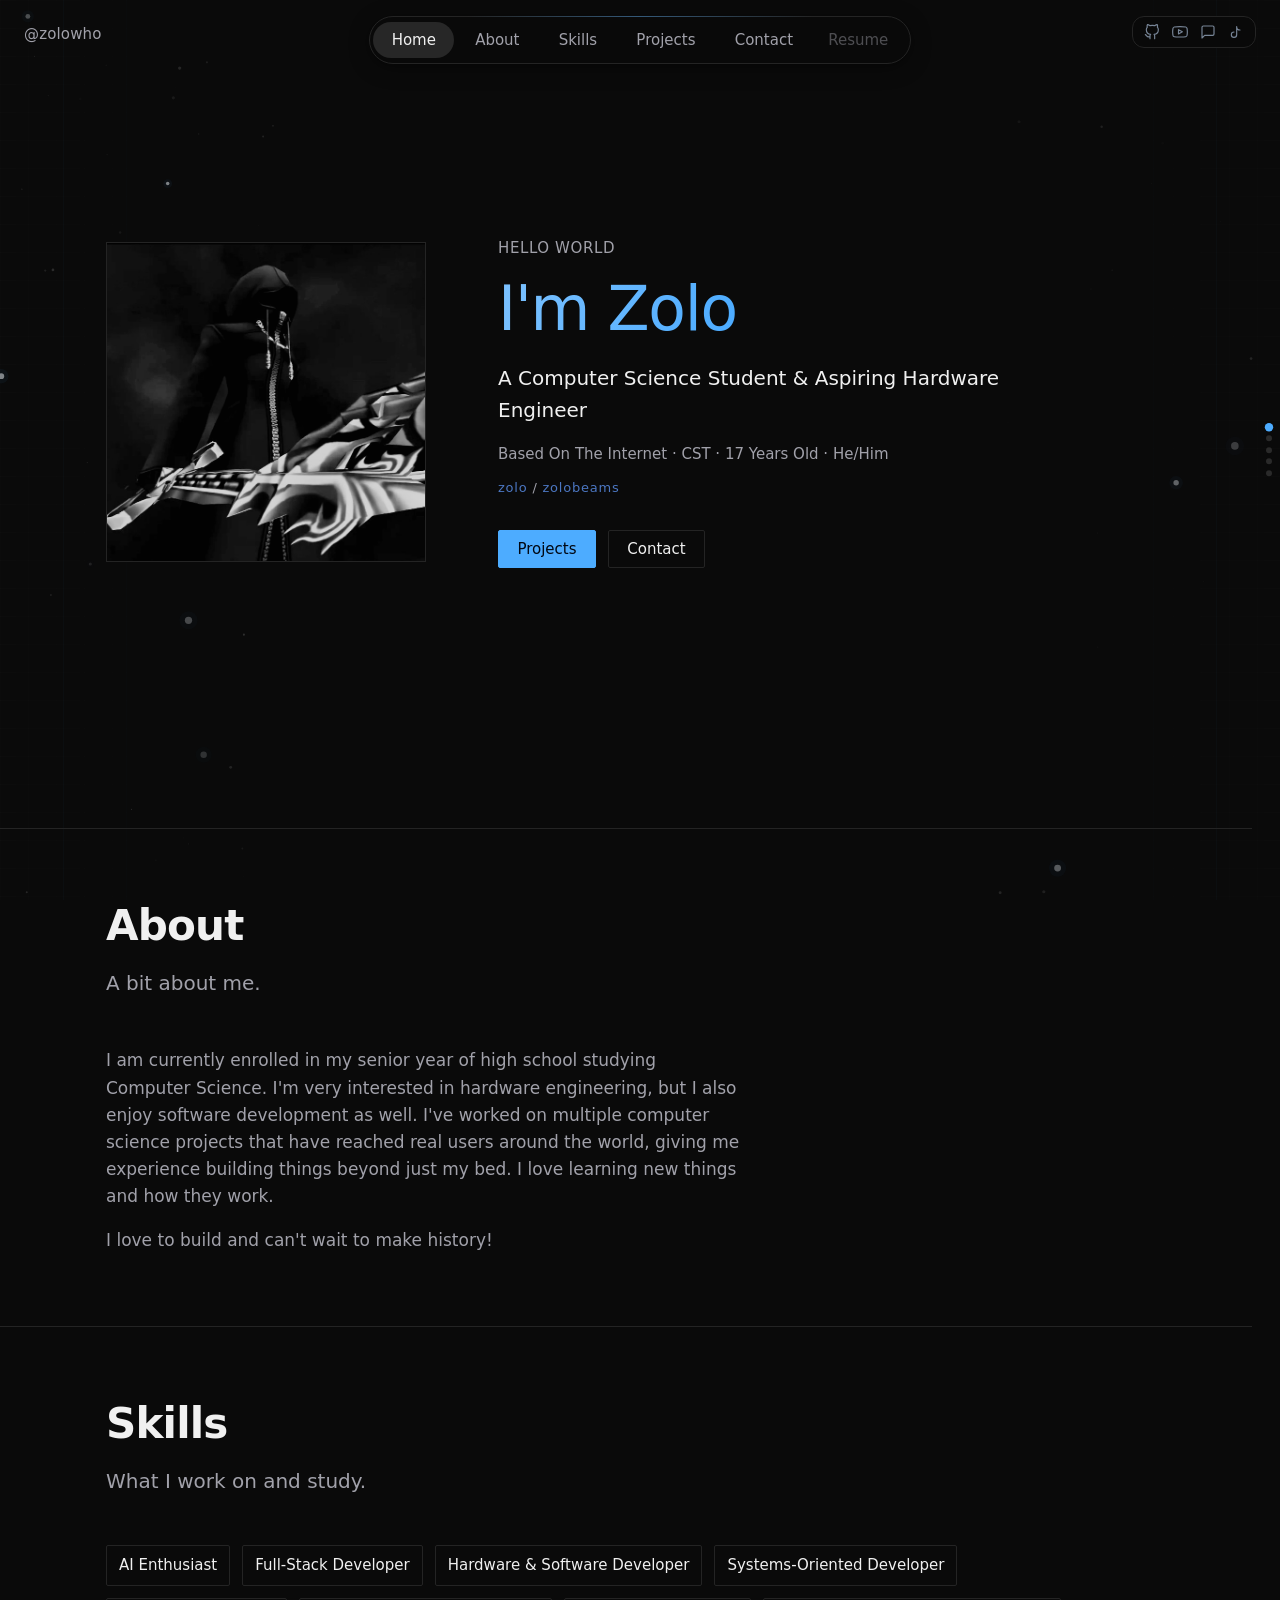
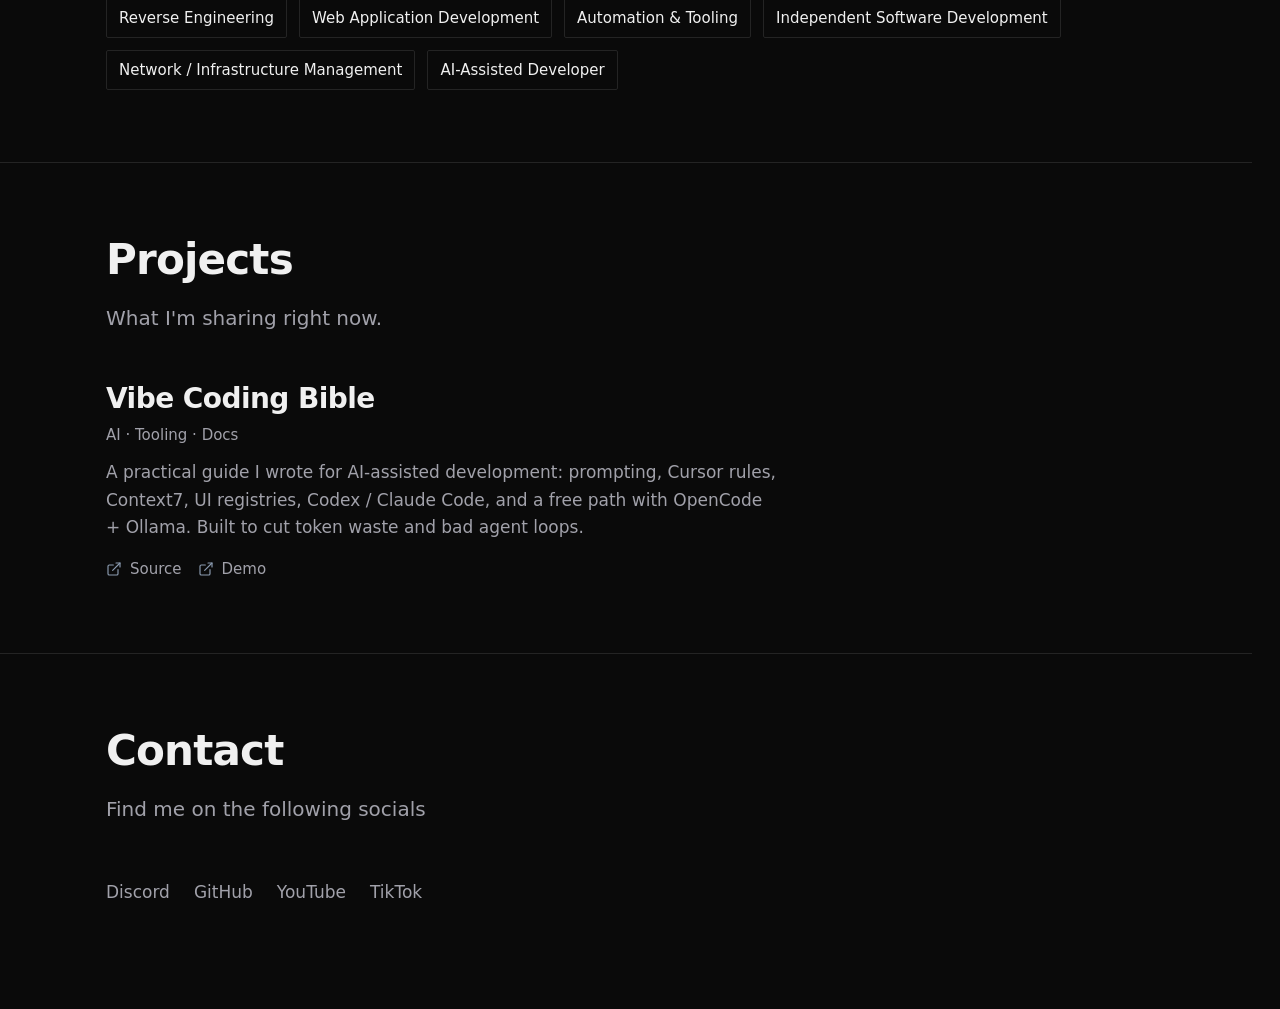
==== index.html @ 99a307ed "Add site favicon and refresh Vibe Coding Bible Co-authored-by: Cursor <cursoragent@cursor.com>" ====
<!DOCTYPE html>
<html lang="en">
<head>
  <meta charset="utf-8">
  <meta name="viewport" content="width=device-width, initial-scale=1, viewport-fit=cover">
  <title>Zolo Who ?</title>
  <meta name="description" content="I'm Zolo (@zolowho), a computer science student and aspiring hardware engineer. Based on the internet, CST.">
  <meta name="author" content="Zolo">
  <link rel="canonical" href="https://zolo.mov/">
  <meta property="og:title" content="Zolo">
  <meta property="og:description" content="I'm Zolo (@zolowho). Hardware, software, and systems.">
  <meta property="og:type" content="website">
  <meta property="og:url" content="https://zolo.mov/">
  <meta property="og:image" content="https://zolo.mov/assets/img/pfp.jpg">
  <meta name="theme-color" content="#0a0a0a">
  <link rel="icon" href="assets/img/icon.png" type="image/png">
  <link rel="apple-touch-icon" href="assets/img/icon.png">
  <link rel="stylesheet" href="css/tokens.css">
  <link rel="stylesheet" href="css/base.css">
  <link rel="stylesheet" href="css/layout.css">
  <link rel="stylesheet" href="css/components.css">
  <link rel="stylesheet" href="css/pages/home.css">
  <link rel="stylesheet" href="css/fx.css">
  <link rel="stylesheet" href="css/pages/guide.css?v=4">
</head>
<body>
  <div class="fx-layer" aria-hidden="true" data-home-chrome>
    <div class="side-grid side-grid--left"></div>
    <div class="side-grid side-grid--right"></div>
  </div>
  <canvas id="particles" aria-hidden="true" data-home-chrome></canvas>

  <nav class="nav-dots" aria-label="Section" data-home-chrome>
    <a href="#top" aria-label="Home"></a>
    <a href="#about" aria-label="About"></a>
    <a href="#skills" aria-label="Skills"></a>
    <a href="#projects" aria-label="Projects"></a>
    <a href="#contact" aria-label="Contact"></a>
  </nav>

  <header class="site-header" data-site-header data-home-chrome>
    <div class="header-inner">
      <a class="brand" href="#top">@zolowho</a>
      <button class="nav-toggle" type="button" aria-expanded="false" aria-controls="mobile-menu" aria-label="Open menu">
        <span class="nav-toggle-bars"></span>
      </button>
      <div class="floating-nav" data-desktop-nav>
        <nav class="site-nav" id="site-nav" data-nav>
          <ul class="nav-links">
            <li><a href="#top">Home</a></li>
            <li><a href="#about">About</a></li>
            <li><a href="#skills">Skills</a></li>
            <li><a href="#projects">Projects</a></li>
            <li><a href="#contact">Contact</a></li>
          </ul>
          <span class="nav-resume" title="Coming soon">Resume</span>
        </nav>
      </div>
      <div class="header-social">
        <a href="https://github.com/zolowhos" target="_blank" rel="noopener noreferrer" aria-label="GitHub"><img src="assets/icons/github.svg" width="16" height="16" alt=""></a>
        <a href="https://www.youtube.com/@zolobeams" target="_blank" rel="noopener noreferrer" aria-label="YouTube"><img src="assets/icons/youtube.svg" width="16" height="16" alt=""></a>
        <a href="https://discord.com/users/1282028358024298546" target="_blank" rel="noopener noreferrer" aria-label="Discord: @zolowho"><img src="assets/icons/discord.svg" width="16" height="16" alt=""></a>
        <a href="https://www.tiktok.com/@zolobeams" target="_blank" rel="noopener noreferrer" aria-label="TikTok"><img src="assets/icons/tiktok.svg" width="16" height="16" alt=""></a>
      </div>
    </div>
  </header>

  <main class="site-main" id="main" data-home-chrome>
    <section class="hero reveal" id="top" aria-label="Introduction">
      <div class="hero-visual">
        <img src="assets/img/pfp.jpg" width="800" height="800" alt="Portrait of Zolo">
      </div>
      <div class="hero-copy">
        <p class="hero-greeting">Hello World</p>
        <h1 class="hero-name">I'm Zolo</h1>
        <p class="hero-role">A Computer Science Student &amp; Aspiring Hardware Engineer</p>
        <p class="hero-meta">Based On The Internet · CST · 17 Years Old · He/Him</p>
        <p class="hero-handle"><span>zolo</span> / <span>zolobeams</span></p>
        <div class="cta-group">
          <a class="btn btn-primary" href="#projects">Projects</a>
          <a class="btn btn-ghost" href="#contact">Contact</a>
        </div>
      </div>
    </section>

    <section class="section reveal" id="about" aria-labelledby="about-title">
      <div class="container">
        <header class="page-header">
          <h2 id="about-title">About</h2>
          <p>A bit about me.</p>
        </header>
        <div class="prose">
          <p>
            I am currently enrolled in my senior year of high school studying
            Computer Science. I'm very interested in hardware engineering, but I
            also enjoy software development as well. I've worked on multiple
            computer science projects that have reached real users around the
            world, giving me experience building things beyond just my bed. I love
            learning new things and how they work.
          </p>
          <p>
            I love to build and can't wait to make history!
          </p>
        </div>
      </div>
    </section>

    <section class="section reveal" id="skills" aria-labelledby="skills-title">
      <div class="container">
        <header class="page-header">
          <h2 id="skills-title">Skills</h2>
          <p>What I work on and study.</p>
        </header>
        <ul class="skill-list">
          <li class="skill-tag">AI Enthusiast</li>
          <li class="skill-tag">Full-Stack Developer</li>
          <li class="skill-tag">Hardware &amp; Software Developer</li>
          <li class="skill-tag">Systems-Oriented Developer</li>
          <li class="skill-tag">Reverse Engineering</li>
          <li class="skill-tag">Web Application Development</li>
          <li class="skill-tag">Automation &amp; Tooling</li>
          <li class="skill-tag">Independent Software Development</li>
          <li class="skill-tag">Network / Infrastructure Management</li>
          <li class="skill-tag">AI-Assisted Developer</li>
        </ul>
      </div>
    </section>

    <section class="section reveal" id="projects" aria-labelledby="projects-title">
      <div class="container">
        <header class="page-header">
          <h2 id="projects-title">Projects</h2>
          <p>What I'm sharing right now.</p>
        </header>
        <ul class="project-list">
          <li class="project-item">
            <h3>Vibe Coding Bible</h3>
            <p class="project-meta"><span>AI · Tooling · Docs</span></p>
            <p>
              A practical guide I wrote for AI-assisted development: prompting,
              Cursor rules, Context7, UI registries, Codex / Claude Code, and a
              free path with OpenCode + Ollama. Built to cut token waste and
              bad agent loops.
            </p>
            <div class="project-links">
              <a href="VIBE-CODING-BIBLE.md"><img src="assets/icons/external.svg" width="16" height="16" alt=""> Source</a>
              <a href="#1"><img src="assets/icons/external.svg" width="16" height="16" alt=""> Demo</a>
            </div>
          </li>
        </ul>
      </div>
    </section>

    <section class="section reveal" id="contact" aria-labelledby="contact-title">
      <div class="container">
        <header class="page-header">
          <h2 id="contact-title">Contact</h2>
          <p>Find me on the following socials</p>
        </header>

        <ul class="contact-links">
          <li>
            <a href="https://discord.com/users/1282028358024298546" target="_blank" rel="noopener noreferrer">Discord</a>
          </li>
          <li>
            <a href="https://github.com/zolowhos" target="_blank" rel="noopener noreferrer">GitHub</a>
          </li>
          <li>
            <a href="https://www.youtube.com/@zolobeams" target="_blank" rel="noopener noreferrer">YouTube</a>
          </li>
          <li>
            <a href="https://www.tiktok.com/@zolobeams" target="_blank" rel="noopener noreferrer">TikTok</a>
          </li>
        </ul>
      </div>
    </section>
  </main>

  <div id="1" class="bible-view" data-bible-view hidden>
    <header class="guide-header">
      <div class="guide-header-inner">
        <a class="guide-back" href="#top">← Back to portfolio</a>
        <a class="guide-brand" href="#top">@zolowho</a>
      </div>
    </header>

    <main class="guide-layout">
      <aside class="guide-aside" aria-label="Contents">
        <nav>
          <ul class="guide-toc" data-guide-toc></ul>
        </nav>
      </aside>

      <article>
        <header class="guide-hero">
          <h1>Vibe Coding Bible</h1>
          <p>
            A field guide for AI-assisted development: how to prompt, fence the
            agent, pull live docs, and keep token spend down. Includes Cursor,
            Context7, 21st.dev, Codex, Claude Code, and a free path with OpenCode.
          </p>
          <p>
            Source stays in
            <a href="VIBE-CODING-BIBLE.md">VIBE-CODING-BIBLE.md</a>
            so you can copy it into any repo.
          </p>
        </header>

        <p class="guide-status" data-guide-status>Loading guide…</p>
        <div class="guide-body" data-guide-body></div>
      </article>
    </main>
  </div>

  <button type="button" class="menu-backdrop" data-menu-backdrop aria-label="Close menu" hidden></button>
  <div class="mobile-menu" id="mobile-menu" data-mobile-menu hidden>
    <nav class="mobile-menu-nav" aria-label="Mobile">
      <ul class="nav-links">
        <li><a href="#top">Home</a></li>
        <li><a href="#about">About</a></li>
        <li><a href="#skills">Skills</a></li>
        <li><a href="#projects">Projects</a></li>
        <li><a href="#contact">Contact</a></li>
      </ul>
      <span class="nav-resume" title="Coming soon">Resume</span>
      <div class="nav-social-mobile">
        <a href="https://github.com/zolowhos" target="_blank" rel="noopener noreferrer">GitHub</a>
        <a href="https://www.youtube.com/@zolobeams" target="_blank" rel="noopener noreferrer">YouTube</a>
        <a href="https://discord.com/users/1282028358024298546" target="_blank" rel="noopener noreferrer">Discord</a>
        <a href="https://www.tiktok.com/@zolobeams" target="_blank" rel="noopener noreferrer">TikTok</a>
      </div>
    </nav>
  </div>

  <script src="js/main.js" defer></script>
  <script src="js/guide.js?v=4" defer></script>
</body>
</html>
---- css/tokens.css ----
:root {
  --color-bg: #0a0a0a;
  --color-surface: #0a0a0a;
  --color-elevated: #111111;
  --color-accent: #4dacff;
  --color-accent-secondary: #4c77c2;
  --color-text: #f0f0f0;
  --color-text-muted: #a1a1aa;
  --color-border: #242424;
  --color-border-subtle: rgba(255, 255, 255, 0.06);
  --color-navbar: rgba(10, 10, 10, 0.92);
  --color-nav-active: rgba(255, 255, 255, 0.12);

  --font-sans: "Inter", system-ui, -apple-system, "Segoe UI", sans-serif;
  --font-display: "DotGothic16", "Inter", system-ui, sans-serif;

  --space-1: 0.25rem;
  --space-2: 0.5rem;
  --space-3: 0.75rem;
  --space-4: 1rem;
  --space-5: 1.5rem;
  --space-6: 2rem;
  --space-7: 3rem;
  --space-8: 4.5rem;
  --space-9: 6rem;

  --text-xs: clamp(0.75rem, 0.7rem + 0.2vw, 0.8125rem);
  --text-sm: clamp(0.875rem, 0.82rem + 0.25vw, 0.9375rem);
  --text-base: clamp(1rem, 0.95rem + 0.3vw, 1.0625rem);
  --text-lg: clamp(1.125rem, 1.05rem + 0.4vw, 1.25rem);
  --text-xl: clamp(1.35rem, 1.15rem + 0.8vw, 1.75rem);
  --text-2xl: clamp(1.75rem, 1.35rem + 1.6vw, 2.75rem);
  --text-3xl: clamp(2.25rem, 1.6rem + 2.8vw, 4rem);

  --header-height: 4.5rem;
  --content-width: 68rem;
  --radius: 2px;
  --radius-pill: 999px;
  --transition: 180ms ease;
}
---- css/base.css ----
@font-face {
  font-family: "Inter";
  font-style: normal;
  font-weight: 100 900;
  font-display: swap;
  src: url("../assets/fonts/Inter-Variable.woff2") format("woff2");
}

@font-face {
  font-family: "DotGothic16";
  font-style: normal;
  font-weight: 400;
  font-display: swap;
  src: url("../assets/fonts/DotGothic16-Regular.ttf") format("truetype");
}

*,
*::before,
*::after {
  box-sizing: border-box;
}

html {
  scroll-behavior: smooth;
  scroll-padding-top: calc(var(--header-height) + 0.75rem);
  scrollbar-width: none; /* Firefox */
  -ms-overflow-style: none; /* legacy Edge */
}

html::-webkit-scrollbar {
  display: none; /* Chrome, Safari */
  width: 0;
  height: 0;
}

@media (prefers-reduced-motion: reduce) {
  html {
    scroll-behavior: auto;
  }
}

body {
  margin: 0;
  min-height: 100vh;
  font-family: var(--font-sans);
  font-size: var(--text-base);
  line-height: 1.6;
  color: var(--color-text);
  background-color: var(--color-bg);
  background-image: none;
  scrollbar-width: none;
  -ms-overflow-style: none;
  -webkit-font-smoothing: antialiased;
  -moz-osx-font-smoothing: grayscale;
}

body::-webkit-scrollbar {
  display: none;
  width: 0;
  height: 0;
}

img,
svg {
  display: block;
  max-width: 100%;
  height: auto;
}

a {
  color: var(--color-accent);
  text-decoration: none;
  transition: color var(--transition);
}

a:hover {
  color: #7dc2ff;
}

a:focus-visible {
  outline: 2px solid var(--color-accent);
  outline-offset: 3px;
}

button:focus-visible,
.nav-toggle:focus-visible {
  outline: 2px solid var(--color-accent);
  outline-offset: 3px;
}

h1,
h2,
h3 {
  margin: 0 0 var(--space-4);
  line-height: 1.2;
  font-weight: 600;
  letter-spacing: -0.02em;
}

p {
  margin: 0 0 var(--space-4);
  color: var(--color-text-muted);
}

p:last-child {
  margin-bottom: 0;
}

ul,
ol {
  margin: 0;
  padding: 0;
  list-style: none;
}

.sr-only {
  position: absolute;
  width: 1px;
  height: 1px;
  padding: 0;
  margin: -1px;
  overflow: hidden;
  clip: rect(0, 0, 0, 0);
  white-space: nowrap;
  border: 0;
}
---- css/layout.css ----
.site-header {
  position: fixed;
  top: 0;
  left: 0;
  right: 0;
  z-index: 100;
  height: var(--header-height);
  pointer-events: none;
  background: transparent;
  border: none;
}

.header-inner {
  position: relative;
  display: flex;
  align-items: flex-start;
  justify-content: center;
  height: 100%;
  max-width: none;
  margin: 0;
  padding: 1rem var(--space-5) 0;
  pointer-events: none;
}

.brand {
  position: absolute;
  left: var(--space-5);
  top: 1.35rem;
  transform: none;
  pointer-events: auto;
  flex-shrink: 0;
  font-family: var(--font-sans);
  font-size: var(--text-sm);
  font-weight: 500;
  color: var(--color-text-muted);
  letter-spacing: 0.01em;
}

.brand:hover {
  color: var(--color-text);
}

.nav-toggle {
  display: none;
  position: absolute;
  right: var(--space-5);
  top: 1rem;
  transform: none;
  pointer-events: auto;
  align-items: center;
  justify-content: center;
  width: 2.5rem;
  height: 2.5rem;
  padding: 0;
  border: 1px solid var(--color-border);
  border-radius: 0.75rem;
  background: var(--color-navbar);
  backdrop-filter: blur(16px);
  -webkit-backdrop-filter: blur(16px);
  color: var(--color-text);
  cursor: pointer;
}

.header-social {
  position: absolute;
  right: var(--space-5);
  top: 1rem;
  transform: none;
  display: flex;
  align-items: center;
  gap: var(--space-3);
  pointer-events: auto;
  padding: 0.45rem 0.7rem;
  border-radius: 0.75rem;
  border: 1px solid var(--color-border);
  background: var(--color-navbar);
  backdrop-filter: blur(16px);
  -webkit-backdrop-filter: blur(16px);
}

.nav-toggle-bars {
  display: block;
  width: 1.1rem;
  height: 1px;
  background: currentColor;
  box-shadow: 0 -5px 0 currentColor, 0 5px 0 currentColor;
}

.floating-nav {
  position: relative;
  display: flex;
  align-items: center;
  height: 3rem;
  padding: 0.2rem;
  pointer-events: auto;
  border-radius: var(--radius-pill);
  border: 1px solid var(--color-border);
  background: var(--color-navbar);
  backdrop-filter: blur(20px);
  -webkit-backdrop-filter: blur(20px);
  box-shadow:
    0 4px 24px -4px rgba(0, 0, 0, 0.45),
    0 2px 8px -2px rgba(0, 0, 0, 0.3);
  transition: box-shadow 300ms ease;
}

.floating-nav.is-scrolled {
  box-shadow:
    0 8px 32px -8px rgba(0, 0, 0, 0.55),
    0 4px 12px -4px rgba(0, 0, 0, 0.35);
}

.floating-nav::before {
  content: "";
  position: absolute;
  top: -1px;
  left: 18%;
  right: 18%;
  height: 1px;
  border-radius: var(--radius-pill);
  background: linear-gradient(
    90deg,
    transparent 0%,
    rgba(77, 172, 255, 0.55) 50%,
    transparent 100%
  );
  pointer-events: none;
  opacity: 0.7;
}

.site-nav {
  display: contents;
}

.nav-links {
  display: flex;
  align-items: center;
  gap: 0.15rem;
  position: relative;
}

.nav-links a {
  position: relative;
  z-index: 1;
  display: inline-flex;
  align-items: center;
  justify-content: center;
  padding: 0.4rem 1.15rem;
  border-radius: var(--radius-pill);
  font-size: var(--text-sm);
  font-weight: 500;
  color: var(--color-text-muted);
  white-space: nowrap;
  transition: color var(--transition), background var(--transition);
}

.nav-links a:hover {
  color: var(--color-text);
}

.nav-links a[aria-current="page"],
.nav-links a[aria-current="location"],
.nav-links a.is-active {
  color: var(--color-text);
  background: var(--color-nav-active);
  box-shadow: none;
}

.nav-social {
  display: none;
}

.nav-social-mobile {
  display: none;
}

.nav-resume {
  display: inline-flex;
  align-items: center;
  margin-left: 0.15rem;
  margin-right: 0.25rem;
  padding: 0.35rem 0.9rem;
  font-size: var(--text-sm);
  font-weight: 500;
  color: var(--color-text-muted);
  opacity: 0.45;
  cursor: not-allowed;
  pointer-events: none;
  border-radius: var(--radius-pill);
}

.header-social a {
  display: flex;
  color: var(--color-text-muted);
}

.header-social a:hover {
  color: var(--color-accent);
}

.header-social img {
  width: 1rem;
  height: 1rem;
  opacity: 0.85;
}

.site-main {
  min-height: 100vh;
  padding-top: 0;
}

.container {
  width: 100%;
  max-width: var(--content-width);
  margin: 0 auto;
  padding: var(--space-7) var(--space-5);
}

.page-header {
  margin-bottom: var(--space-7);
  max-width: 40rem;
}

.page-header h1,
.page-header h2 {
  font-size: var(--text-2xl);
}

.page-header p {
  font-size: var(--text-lg);
}

@media (max-width: 900px) {
  .site-header {
    height: var(--header-height);
    overflow: visible;
    z-index: 400;
  }

  .header-inner {
    padding: max(0.75rem, env(safe-area-inset-top, 0px)) max(0.85rem, env(safe-area-inset-right, 0px)) 0 max(0.85rem, env(safe-area-inset-left, 0px));
    min-height: var(--header-height);
  }

  .brand {
    left: max(0.85rem, env(safe-area-inset-left, 0px));
    top: max(1.1rem, calc(env(safe-area-inset-top, 0px) + 0.85rem));
    font-size: 0.9rem;
    z-index: 2;
  }

  .header-social {
    display: none;
  }

  .nav-toggle {
    display: inline-flex;
    right: max(2.4rem, calc(env(safe-area-inset-right, 0px) + 2.1rem));
    top: max(0.75rem, calc(env(safe-area-inset-top, 0px) + 0.65rem));
    z-index: 2;
    background: #111111;
  }

  .floating-nav {
    display: none !important;
  }

  .menu-backdrop {
    display: none;
    position: fixed;
    inset: 0;
    z-index: 900;
    background: rgba(0, 0, 0, 0.78);
    border: 0;
    padding: 0;
    cursor: pointer;
  }

  .menu-backdrop.is-open {
    display: block;
  }

  .menu-backdrop[hidden] {
    display: none !important;
  }

  .mobile-menu {
    display: none;
    position: fixed;
    top: calc(var(--header-height) + env(safe-area-inset-top, 0px) + 0.5rem);
    left: max(0.75rem, env(safe-area-inset-left, 0px));
    right: max(0.75rem, env(safe-area-inset-right, 0px));
    z-index: 950;
    max-height: min(78vh, calc(100dvh - var(--header-height) - 2rem));
    padding: 0.85rem;
    border-radius: 1rem;
    border: 1px solid #242424;
    background: #0f0f0f;
    box-shadow: 0 20px 60px rgba(0, 0, 0, 0.85);
    overflow-x: hidden;
    overflow-y: auto;
    -webkit-overflow-scrolling: touch;
    isolation: isolate;
  }

  .mobile-menu.is-open {
    display: block !important;
  }

  .mobile-menu[hidden]:not(.is-open) {
    display: none !important;
  }

  .mobile-menu-nav {
    display: flex;
    flex-direction: column;
    gap: 0.15rem;
  }

  .mobile-menu .nav-links {
    flex-direction: column;
    align-items: stretch;
    gap: 0.2rem;
    width: 100%;
  }

  .mobile-menu .nav-links li {
    width: 100%;
  }

  .mobile-menu .nav-links a {
    justify-content: flex-start;
    width: 100%;
    padding: 0.85rem 1rem;
    min-height: 2.85rem;
    border-radius: 0.65rem;
    background: transparent;
    color: var(--color-text-muted);
  }

  .mobile-menu .nav-links a.is-active,
  .mobile-menu .nav-links a[aria-current="location"] {
    color: var(--color-text);
    background: var(--color-nav-active);
  }

  .mobile-menu .nav-resume {
    margin: 0.35rem 0 0;
    justify-content: flex-start;
    width: 100%;
    opacity: 0.5;
  }

  .nav-social-mobile {
    display: flex;
    flex-wrap: wrap;
    gap: 0.35rem 1.1rem;
    margin-top: 0.85rem;
    padding-top: 0.85rem;
    border-top: 1px solid var(--color-border);
    width: 100%;
  }

  .nav-social-mobile a {
    font-size: var(--text-sm);
    color: var(--color-text-muted);
    min-height: 2.5rem;
    display: inline-flex;
    align-items: center;
  }

  .nav-social-mobile a:hover {
    color: var(--color-accent);
  }

  .container {
    padding-left: max(1.15rem, env(safe-area-inset-left, 0px));
    padding-right: max(1.35rem, calc(env(safe-area-inset-right, 0px) + 0.85rem));
    padding-top: var(--space-6);
    padding-bottom: var(--space-6);
  }

  .page-header {
    margin-bottom: var(--space-5);
  }

  .page-header h1,
  .page-header h2 {
    font-size: clamp(1.5rem, 7vw, 2rem);
  }

  .page-header p {
    font-size: var(--text-base);
  }
}

@media (min-width: 901px) {
  .menu-backdrop,
  .mobile-menu {
    display: none !important;
  }
}
---- css/components.css ----
.btn {
  display: inline-flex;
  align-items: center;
  justify-content: center;
  gap: var(--space-2);
  padding: 0.65rem 1.15rem;
  font-family: inherit;
  font-size: var(--text-sm);
  font-weight: 500;
  line-height: 1;
  border-radius: var(--radius);
  border: 1px solid transparent;
  cursor: pointer;
  transition: background var(--transition), border-color var(--transition), color var(--transition);
}

.btn-primary {
  background: var(--color-accent);
  color: #010712;
  border-color: var(--color-accent);
}

.btn-primary:hover {
  background: #6bbcff;
  color: #010712;
}

.btn-ghost {
  background: transparent;
  color: var(--color-text);
  border-color: var(--color-border);
}

.btn-ghost:hover {
  border-color: var(--color-accent-secondary);
  color: var(--color-accent);
}

.cta-group {
  display: flex;
  flex-wrap: wrap;
  gap: var(--space-3);
}

.skill-list {
  display: flex;
  flex-wrap: wrap;
  gap: var(--space-3);
}

.skill-tag {
  font-size: var(--text-sm);
  color: var(--color-text);
  border: 1px solid var(--color-border);
  padding: 0.45rem 0.75rem;
  border-radius: var(--radius);
  background: transparent;
}

.project-list,
.timeline,
.post-list {
  display: flex;
  flex-direction: column;
  gap: var(--space-6);
  max-width: 42rem;
}

.post-list--spaced {
  margin-top: var(--space-6);
}

.project-item,
.timeline-item,
.post-item {
  padding-bottom: var(--space-6);
  border-bottom: 1px solid var(--color-border-subtle);
}

.project-item:last-child,
.timeline-item:last-child,
.post-item:last-child {
  border-bottom: none;
  padding-bottom: 0;
}

.project-item h2,
.project-item h3,
.timeline-item h2,
.post-item h2 {
  font-size: var(--text-xl);
  margin-bottom: var(--space-2);
}

.project-meta,
.timeline-meta,
.post-meta {
  display: flex;
  flex-wrap: wrap;
  align-items: center;
  gap: var(--space-3);
  margin-bottom: var(--space-3);
  font-size: var(--text-sm);
  color: var(--color-text-muted);
}

.project-links {
  display: flex;
  gap: var(--space-4);
  margin-top: var(--space-4);
}

.project-links a {
  display: inline-flex;
  align-items: center;
  gap: var(--space-2);
  font-size: var(--text-sm);
  color: var(--color-text-muted);
}

.project-links a:hover {
  color: var(--color-accent);
}

.project-links svg {
  width: 1rem;
  height: 1rem;
}

.contact .page-header {
  margin-bottom: var(--space-6);
}

.contact-links {
  display: flex;
  flex-wrap: wrap;
  align-items: center;
  justify-content: flex-start;
  gap: var(--space-2) var(--space-5);
  margin: 0;
  padding: 0;
  list-style: none;
}

.contact-links a {
  font-size: var(--text-base);
  font-weight: 450;
  color: var(--color-text-muted);
  text-decoration: none;
  text-underline-offset: 0.28em;
  text-decoration-thickness: 1px;
  padding: 0.35rem 0;
  min-height: 2.5rem;
  display: inline-flex;
  align-items: center;
}

.contact-links a:hover {
  color: var(--color-text);
  text-decoration: underline;
}

@media (max-width: 767px) {
  .skill-list {
    gap: var(--space-2);
  }

  .skill-tag {
    font-size: 0.8125rem;
    padding: 0.4rem 0.65rem;
  }

  .project-list {
    gap: var(--space-5);
    max-width: none;
  }

  .project-links a {
    min-height: 2.5rem;
    padding: 0.25rem 0;
  }

  .contact-links {
    flex-direction: column;
    align-items: flex-start;
    gap: 0.15rem;
  }

  .contact-links a {
    font-size: var(--text-lg);
  }
}

.empty-note {
  font-size: var(--text-sm);
  color: var(--color-text-muted);
  font-style: italic;
}

.prose {
  max-width: 40rem;
}

.reveal {
  opacity: 0;
  transform: translateY(8px);
  transition: opacity 500ms ease, transform 500ms ease;
}

.reveal.is-visible {
  opacity: 1;
  transform: translateY(0);
}

@media (prefers-reduced-motion: reduce) {
  .reveal {
    opacity: 1;
    transform: none;
    transition: none;
  }
}
---- css/pages/home.css ----
.hero {
  display: grid;
  grid-template-columns: 1fr;
  align-items: end;
  gap: var(--space-7);
  min-height: calc(100vh - var(--header-height));
  padding: var(--space-7) var(--space-5) var(--space-8);
  max-width: var(--content-width);
  margin: 0 auto;
  scroll-margin-top: var(--header-height);
}

.hero-visual {
  width: min(100%, 22rem);
  aspect-ratio: 1;
  background: var(--color-elevated);
  border: 1px solid var(--color-border);
  overflow: hidden;
}

.hero-visual img {
  width: 100%;
  height: 100%;
  object-fit: cover;
  opacity: 0.85;
}

.hero-copy {
  max-width: 36rem;
}

.hero-greeting {
  margin: 0 0 var(--space-3);
  font-size: var(--text-sm);
  color: var(--color-text-muted);
  letter-spacing: 0.04em;
  text-transform: uppercase;
}

.hero-name {
  margin: 0 0 var(--space-4);
  font-family: var(--font-sans);
  font-size: var(--text-3xl);
  font-weight: 450;
  letter-spacing: -0.02em;
  color: var(--color-accent);
  background-image: linear-gradient(
    115deg,
    #7dc2ff 0%,
    var(--color-accent) 42%,
    var(--color-accent-secondary) 100%
  );
  -webkit-background-clip: text;
  background-clip: text;
  -webkit-text-fill-color: transparent;
  color: transparent;
}

.section {
  border-top: 1px solid var(--color-border);
  scroll-margin-top: calc(var(--header-height) + 0.75rem);
}

.section .container {
  padding-top: var(--space-8);
  padding-bottom: var(--space-8);
}

.section:last-of-type .container {
  padding-bottom: var(--space-9);
}

.hero-role {
  margin: 0 0 var(--space-4);
  font-size: var(--text-lg);
  color: var(--color-text);
  font-weight: 450;
}

.hero-meta {
  margin: 0 0 var(--space-3);
  font-size: var(--text-sm);
  color: var(--color-text-muted);
}

.hero-handle {
  margin: 0 0 var(--space-6);
  font-size: var(--text-xs);
  color: var(--color-text-muted);
  letter-spacing: 0.06em;
  text-transform: lowercase;
}

.hero-handle span {
  color: var(--color-accent-secondary);
}

@media (min-width: 768px) {
  .hero {
    grid-template-columns: minmax(14rem, 20rem) 1fr;
    align-items: center;
    gap: var(--space-8);
  }

  .hero-visual {
    width: 100%;
  }
}

@media (max-width: 767px) {
  .hero {
    min-height: auto;
    align-items: start;
    gap: var(--space-5);
    padding-top: calc(var(--header-height) + 1.25rem);
    padding-bottom: var(--space-7);
    padding-left: max(1.15rem, env(safe-area-inset-left, 0px));
    padding-right: max(1.5rem, calc(env(safe-area-inset-right, 0px) + 1rem));
  }

  .hero-visual {
    width: min(58vw, 12.5rem);
  }

  .hero-name {
    font-size: clamp(2rem, 11vw, 2.75rem);
  }

  .hero-role {
    font-size: var(--text-base);
    line-height: 1.45;
  }

  .hero-meta {
    font-size: 0.8rem;
    line-height: 1.5;
  }

  .cta-group {
    width: 100%;
  }

  .cta-group .btn {
    flex: 1 1 auto;
    min-height: 2.75rem;
  }

  .section .container {
    padding-top: var(--space-6);
    padding-bottom: var(--space-6);
  }

  .section:last-of-type .container {
    padding-bottom: calc(var(--space-8) + env(safe-area-inset-bottom, 0px));
  }
}
---- css/fx.css ----
/* Side gutters + particle canvas + section dots (inspired by crackedontiti.github.io) */

.fx-layer {
  position: fixed;
  top: 0;
  left: 0;
  width: 100%;
  height: 100%;
  z-index: 0;
  pointer-events: none;
  overflow: hidden;
  transform: translateZ(0);
}

canvas#particles {
  position: fixed;
  top: 0;
  left: 0;
  width: 100%;
  height: 100%;
  z-index: 0;
  pointer-events: none;
  display: block;
}

.side-grid {
  position: absolute;
  top: 0;
  bottom: 0;
  width: min(22vw, 12rem);
  pointer-events: none;
  border-color: var(--color-border);
}

.side-grid--left {
  left: 0;
  border-right: 1px solid rgba(36, 36, 36, 0.95);
  background-image:
    linear-gradient(to right, rgba(255, 255, 255, 0.015) 1px, transparent 1px),
    linear-gradient(to bottom, rgba(255, 255, 255, 0.02) 1px, transparent 1px);
  background-size: 28px 28px;
  background-position: 0 0;
  mask-image: linear-gradient(to right, rgba(0, 0, 0, 0.55), transparent 92%);
  -webkit-mask-image: linear-gradient(to right, rgba(0, 0, 0, 0.55), transparent 92%);
}

.side-grid--right {
  right: 0;
  border-left: 1px solid rgba(36, 36, 36, 0.95);
  background-image:
    linear-gradient(to right, rgba(255, 255, 255, 0.015) 1px, transparent 1px),
    linear-gradient(to bottom, rgba(255, 255, 255, 0.02) 1px, transparent 1px);
  background-size: 28px 28px;
  background-position: 0 0;
  mask-image: linear-gradient(to left, rgba(0, 0, 0, 0.55), transparent 92%);
  -webkit-mask-image: linear-gradient(to left, rgba(0, 0, 0, 0.55), transparent 92%);
}

.side-grid::before,
.side-grid::after {
  content: "";
  position: absolute;
  top: 0;
  bottom: 0;
  width: 1px;
  background: rgba(77, 172, 255, 0.08);
}

.side-grid--left::before {
  left: 33%;
}

.side-grid--left::after {
  left: 66%;
}

.side-grid--right::before {
  right: 33%;
}

.side-grid--right::after {
  right: 66%;
}

.nav-dots {
  position: fixed;
  right: max(0.5rem, env(safe-area-inset-right, 0px));
  top: 50%;
  transform: translateY(-50%);
  z-index: 200;
  display: flex;
  flex-direction: column;
  align-items: center;
  gap: 0.35rem;
  pointer-events: auto;
  padding: 0.35rem 0;
}

.nav-dots a {
  position: relative;
  display: block;
  width: 6px;
  height: 6px;
  border-radius: 50%;
  background: #2a2a2a;
  transition: background var(--transition), transform var(--transition);
}

/* Larger tap target without growing the visible dot */
.nav-dots a::before {
  content: "";
  position: absolute;
  inset: -10px -12px;
}

.nav-dots a:hover {
  background: #888;
}

.nav-dots a.is-active {
  transform: scale(1.4);
  background: var(--color-accent);
}

.nav-dots a:focus-visible {
  outline: 2px solid var(--color-accent);
  outline-offset: 3px;
}

/* Stacking: fx/particles(0) < main(1) < dots(200) < backdrop(900) < menu(950) < header(1000) */
body > .site-main {
  position: relative;
  z-index: 1;
}

body > .menu-backdrop {
  position: fixed;
  inset: 0;
  z-index: 900;
}

body > .mobile-menu {
  position: fixed;
  z-index: 950;
  isolation: isolate;
  background: #0f0f0f;
}

body > .site-header {
  position: fixed;
  z-index: 1000;
}

.site-main {
  padding-right: 1.75rem;
}

@media (max-width: 900px) {
  .side-grid {
    display: none;
  }

  .nav-dots {
    right: max(0.35rem, env(safe-area-inset-right, 0px));
    gap: 0.45rem;
    z-index: 210;
  }

  .nav-dots a {
    width: 5px;
    height: 5px;
  }

  .site-main {
    padding-right: 1.5rem;
    padding-left: 0;
  }
}

@media (max-width: 480px) {
  canvas#particles {
    opacity: 0.55;
  }
}

@media (prefers-reduced-motion: reduce) {
  canvas#particles {
    display: none;
  }
}
---- css/pages/guide.css ----
.guide-header {
  position: sticky;
  top: 0;
  z-index: 20;
  border-bottom: 1px solid var(--color-border);
  background: var(--color-navbar);
  backdrop-filter: blur(10px);
}

.guide-header-inner {
  display: flex;
  align-items: center;
  justify-content: space-between;
  gap: var(--space-4);
  max-width: var(--content-width);
  margin: 0 auto;
  padding: var(--space-4) var(--space-5);
  min-height: 3.5rem;
}

.guide-back {
  display: inline-flex;
  align-items: center;
  gap: var(--space-2);
  font-size: var(--text-sm);
  color: var(--color-text-muted);
}

.guide-back:hover {
  color: var(--color-accent);
}

.guide-brand {
  font-size: var(--text-sm);
  color: var(--color-text);
  letter-spacing: 0.02em;
}

.guide-layout {
  display: grid;
  grid-template-columns: 1fr;
  gap: var(--space-7);
  max-width: var(--content-width);
  margin: 0 auto;
  padding: var(--space-7) var(--space-5) var(--space-9);
}

.guide-aside {
  display: none;
}

.guide-toc {
  margin: 0;
  padding: 0;
  list-style: none;
}

.guide-toc a {
  display: block;
  padding: 0.35rem 0;
  font-size: var(--text-sm);
  color: var(--color-text-muted);
  border-left: 2px solid transparent;
  padding-left: var(--space-3);
}

.guide-toc a:hover,
.guide-toc a.is-active {
  color: var(--color-accent);
  border-left-color: var(--color-accent);
}

.guide-hero {
  margin-bottom: var(--space-6);
  padding-bottom: var(--space-6);
  border-bottom: 1px solid var(--color-border-subtle);
}

.guide-hero h1 {
  margin: 0 0 var(--space-3);
  font-family: var(--font-sans);
  font-size: var(--text-2xl);
  font-weight: 450;
  letter-spacing: -0.02em;
  background-image: linear-gradient(
    115deg,
    #7dc2ff 0%,
    var(--color-accent) 42%,
    var(--color-accent-secondary) 100%
  );
  -webkit-background-clip: text;
  background-clip: text;
  -webkit-text-fill-color: transparent;
  color: transparent;
}

.guide-hero p {
  margin: 0 0 var(--space-3);
  max-width: 40rem;
  color: var(--color-text-muted);
}

.guide-hero p:last-child {
  margin-bottom: 0;
}

.guide-status {
  margin: 0 0 var(--space-5);
  font-size: var(--text-sm);
  color: var(--color-text-muted);
}

.guide-status[data-state="error"] {
  color: #e08a8a;
}

.guide-body {
  max-width: 44rem;
}

.guide-body > *:first-child {
  margin-top: 0;
}

.guide-body h1 {
  display: none;
}

.guide-body h2 {
  margin: var(--space-8) 0 var(--space-4);
  padding-top: var(--space-2);
  font-size: var(--text-xl);
  font-weight: 500;
  letter-spacing: -0.01em;
  scroll-margin-top: 5rem;
  border-top: 1px solid var(--color-border-subtle);
}

.guide-body h2:first-of-type {
  margin-top: var(--space-4);
  border-top: none;
  padding-top: 0;
}

.guide-body h3 {
  margin: var(--space-6) 0 var(--space-3);
  font-size: var(--text-lg);
  font-weight: 500;
  scroll-margin-top: 5rem;
}

.guide-body p,
.guide-body li {
  color: var(--color-text);
}

.guide-body p {
  margin: 0 0 var(--space-4);
}

.guide-body ul,
.guide-body ol {
  margin: 0 0 var(--space-4);
  padding-left: 1.25rem;
}

.guide-body li + li {
  margin-top: var(--space-2);
}

.guide-body a {
  text-decoration: underline;
  text-underline-offset: 0.15em;
  text-decoration-color: rgba(77, 172, 255, 0.4);
}

.guide-body hr {
  border: 0;
  border-top: 1px solid var(--color-border);
  margin: var(--space-7) 0;
}

.guide-body .code-block {
  position: relative;
  margin: 0 0 var(--space-5);
}

.guide-body .code-copy {
  position: absolute;
  top: 0.55rem;
  right: 0.55rem;
  z-index: 2;
  display: inline-flex;
  align-items: center;
  justify-content: center;
  width: 2rem;
  height: 2rem;
  padding: 0;
  color: var(--color-text-muted);
  background: rgba(10, 10, 10, 0.85);
  border: 1px solid var(--color-border);
  border-radius: var(--radius);
  cursor: pointer;
  transition:
    color var(--transition),
    border-color var(--transition),
    background var(--transition);
}

.guide-body .code-copy:hover {
  color: var(--color-accent);
  border-color: rgba(77, 172, 255, 0.35);
}

.guide-body .code-copy:focus-visible {
  outline: 2px solid var(--color-accent);
  outline-offset: 2px;
}

.guide-body .code-copy.is-copied {
  color: #8fd4a8;
  border-color: rgba(143, 212, 168, 0.35);
}

.guide-body pre:focus {
  outline: 1px solid rgba(77, 172, 255, 0.35);
  outline-offset: 0;
}

.guide-body pre::selection,
.guide-body pre code::selection {
  background: rgba(77, 172, 255, 0.25);
}

.guide-body pre {
  margin: 0;
  padding: var(--space-5) var(--space-4) var(--space-4);
  padding-top: calc(var(--space-5) + 0.25rem);
  overflow-x: auto;
  font-size: var(--text-sm);
  line-height: 1.5;
  background: var(--color-elevated);
  border: 1px solid var(--color-border);
  border-radius: var(--radius);
}

.guide-body code {
  font-family: ui-monospace, "Cascadia Mono", "Consolas", monospace;
  font-size: 0.9em;
}

.guide-body :not(pre) > code {
  padding: 0.1em 0.35em;
  background: var(--color-elevated);
  border: 1px solid var(--color-border-subtle);
  border-radius: var(--radius);
}

.guide-body pre code {
  padding: 0;
  background: none;
  border: none;
  font-size: inherit;
  color: #d6e4f0;
}

.guide-body table {
  width: 100%;
  margin: 0 0 var(--space-5);
  border-collapse: collapse;
  font-size: var(--text-sm);
  display: block;
  overflow-x: auto;
}

.guide-body th,
.guide-body td {
  padding: 0.55rem 0.7rem;
  text-align: left;
  border: 1px solid var(--color-border);
  vertical-align: top;
}

.guide-body th {
  background: var(--color-elevated);
  color: var(--color-text);
  font-weight: 500;
}

.guide-body td {
  color: var(--color-text-muted);
}

.guide-body blockquote {
  margin: 0 0 var(--space-4);
  padding: var(--space-2) var(--space-4);
  border-left: 2px solid var(--color-accent-secondary);
  color: var(--color-text-muted);
}

.guide-body strong {
  color: #fff;
  font-weight: 560;
}

.bible-view[hidden] {
  display: none !important;
}

body.is-bible-open [data-home-chrome] {
  display: none !important;
}

body.is-bible-open {
  background: var(--color-bg);
}

body.is-bible-open .bible-view {
  min-height: 100vh;
}

@media (min-width: 960px) {
  .guide-layout {
    grid-template-columns: 14rem minmax(0, 1fr);
    align-items: start;
  }

  .guide-aside {
    display: block;
    position: sticky;
    top: 5rem;
  }
}
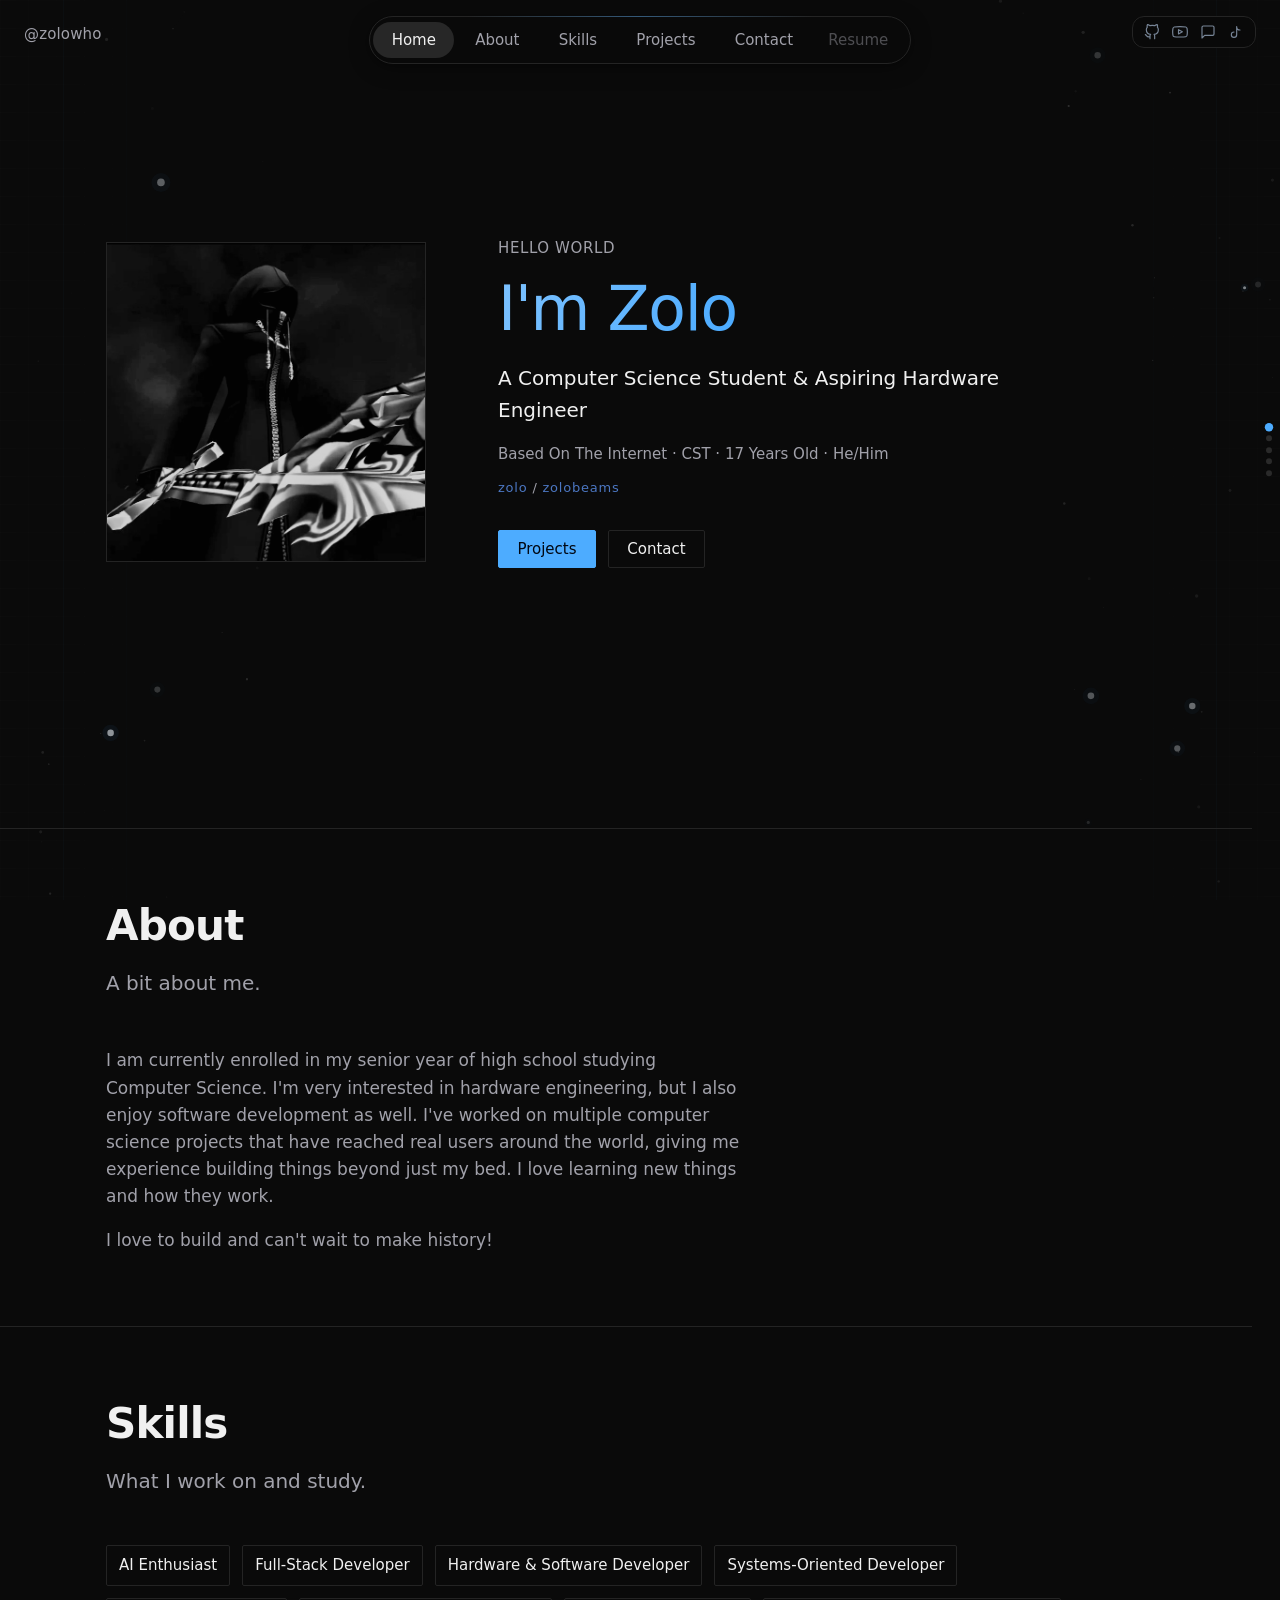
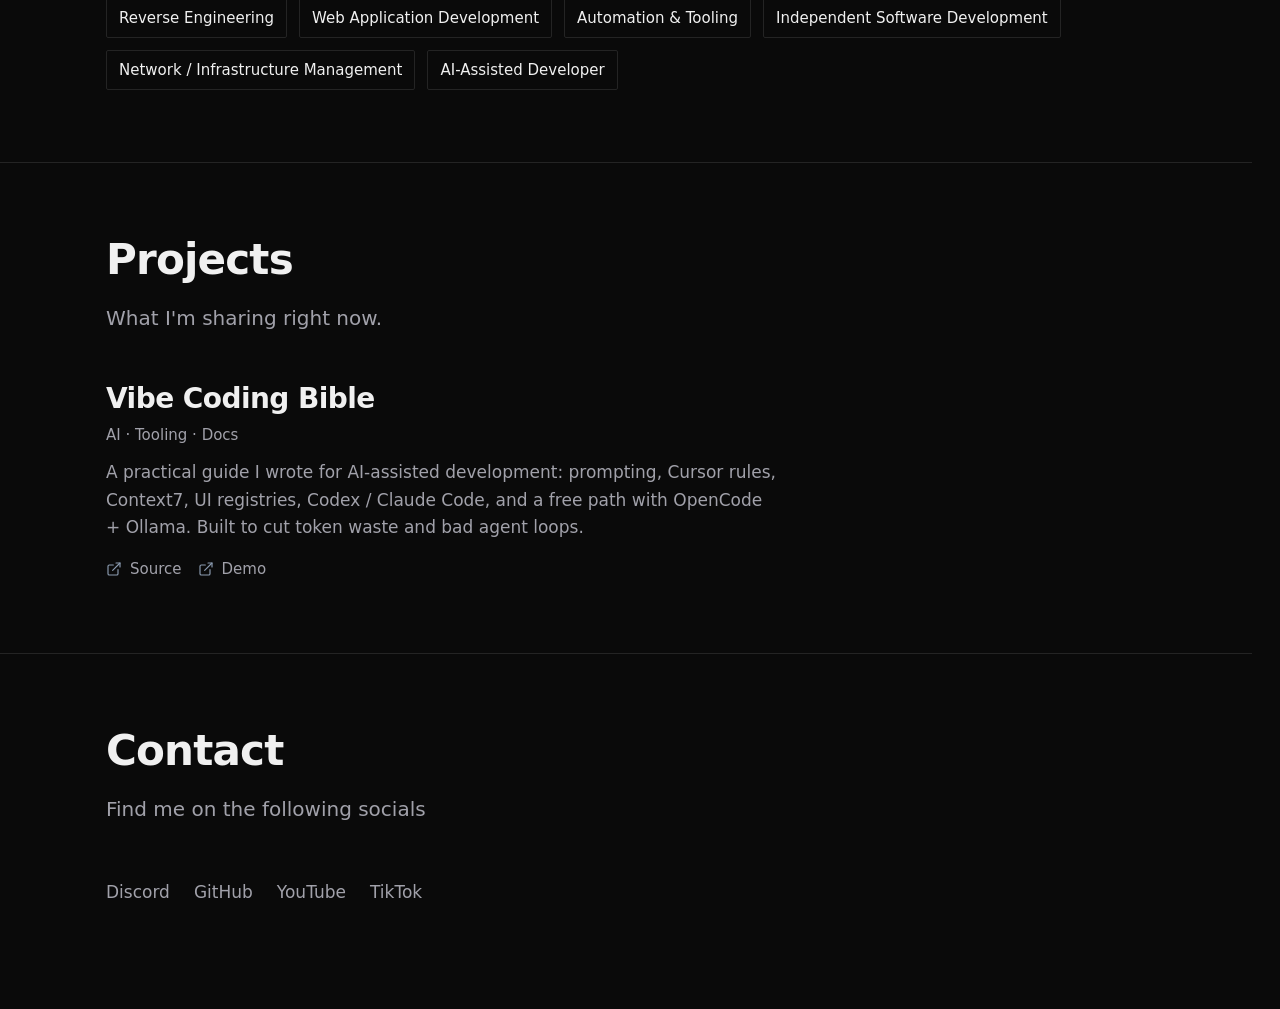
==== commit de526e3f: "Make Vibe Coding Bible usable on mobile Co-authored-by: Cursor <cursoragent@cursor.com>" ====
--- a/index.html
+++ b/index.html
@@ -21,7 +21,7 @@
   <link rel="stylesheet" href="css/components.css">
   <link rel="stylesheet" href="css/pages/home.css">
   <link rel="stylesheet" href="css/fx.css">
-  <link rel="stylesheet" href="css/pages/guide.css?v=4">
+  <link rel="stylesheet" href="css/pages/guide.css?v=5">
 </head>
 <body>
   <div class="fx-layer" aria-hidden="true" data-home-chrome>
@@ -186,12 +186,13 @@
 
     <main class="guide-layout">
       <aside class="guide-aside" aria-label="Contents">
-        <nav>
+        <details class="guide-toc-panel" data-guide-toc-panel>
+          <summary class="guide-toc-summary">Contents</summary>
           <ul class="guide-toc" data-guide-toc></ul>
-        </nav>
+        </details>
       </aside>
 
-      <article>
+      <article class="guide-article">
         <header class="guide-hero">
           <h1>Vibe Coding Bible</h1>
           <p>
@@ -233,6 +234,6 @@
   </div>
 
   <script src="js/main.js" defer></script>
-  <script src="js/guide.js?v=4" defer></script>
+  <script src="js/guide.js?v=5" defer></script>
 </body>
 </html>
--- a/css/pages/guide.css
+++ b/css/pages/guide.css
@@ -11,11 +11,12 @@
   display: flex;
   align-items: center;
   justify-content: space-between;
-  gap: var(--space-4);
+  gap: var(--space-3);
   max-width: var(--content-width);
   margin: 0 auto;
-  padding: var(--space-4) var(--space-5);
-  min-height: 3.5rem;
+  padding: var(--space-3) max(var(--space-4), env(safe-area-inset-right))
+    var(--space-3) max(var(--space-4), env(safe-area-inset-left));
+  min-height: 3.25rem;
 }
 
 .guide-back {
@@ -24,6 +25,7 @@
   gap: var(--space-2);
   font-size: var(--text-sm);
   color: var(--color-text-muted);
+  min-height: 2.5rem;
 }
 
 .guide-back:hover {
@@ -34,54 +36,112 @@
   font-size: var(--text-sm);
   color: var(--color-text);
   letter-spacing: 0.02em;
+  min-height: 2.5rem;
+  display: inline-flex;
+  align-items: center;
 }
 
 .guide-layout {
   display: grid;
-  grid-template-columns: 1fr;
-  gap: var(--space-7);
+  grid-template-columns: minmax(0, 1fr);
+  gap: var(--space-5);
   max-width: var(--content-width);
   margin: 0 auto;
-  padding: var(--space-7) var(--space-5) var(--space-9);
+  padding: var(--space-5) max(var(--space-4), env(safe-area-inset-right))
+    max(var(--space-8), env(safe-area-inset-bottom))
+    max(var(--space-4), env(safe-area-inset-left));
 }
 
 .guide-aside {
+  display: block;
+  min-width: 0;
+}
+
+.guide-article {
+  min-width: 0;
+}
+
+.guide-toc-panel {
+  margin: 0;
+  border: 1px solid var(--color-border);
+  border-radius: var(--radius);
+  background: var(--color-elevated);
+}
+
+.guide-toc-summary {
+  display: flex;
+  align-items: center;
+  justify-content: space-between;
+  gap: var(--space-3);
+  padding: 0.85rem 1rem;
+  font-size: var(--text-sm);
+  font-weight: 500;
+  color: var(--color-text);
+  cursor: pointer;
+  list-style: none;
+  user-select: none;
+  min-height: 2.75rem;
+}
+
+.guide-toc-summary::-webkit-details-marker {
   display: none;
+}
+
+.guide-toc-summary::after {
+  content: "";
+  width: 0.45rem;
+  height: 0.45rem;
+  border-right: 1.5px solid var(--color-text-muted);
+  border-bottom: 1.5px solid var(--color-text-muted);
+  transform: rotate(45deg);
+  transition: transform var(--transition);
+  flex-shrink: 0;
+}
+
+.guide-toc-panel[open] > .guide-toc-summary::after {
+  transform: rotate(-135deg);
+  translate: 0 0.15rem;
 }
 
 .guide-toc {
   margin: 0;
-  padding: 0;
+  padding: 0 0.5rem 0.65rem;
   list-style: none;
+  max-height: min(60vh, 22rem);
+  overflow-y: auto;
+  -webkit-overflow-scrolling: touch;
 }
 
 .guide-toc a {
   display: block;
-  padding: 0.35rem 0;
+  padding: 0.55rem 0.65rem;
   font-size: var(--text-sm);
   color: var(--color-text-muted);
   border-left: 2px solid transparent;
-  padding-left: var(--space-3);
+  border-radius: var(--radius);
+  text-decoration: none;
 }
 
 .guide-toc a:hover,
 .guide-toc a.is-active {
   color: var(--color-accent);
   border-left-color: var(--color-accent);
+  background: rgba(77, 172, 255, 0.06);
 }
 
 .guide-hero {
-  margin-bottom: var(--space-6);
-  padding-bottom: var(--space-6);
+  margin-bottom: var(--space-5);
+  padding-bottom: var(--space-5);
   border-bottom: 1px solid var(--color-border-subtle);
 }
 
 .guide-hero h1 {
   margin: 0 0 var(--space-3);
   font-family: var(--font-sans);
-  font-size: var(--text-2xl);
+  font-size: clamp(1.6rem, 6vw, 2.4rem);
   font-weight: 450;
   letter-spacing: -0.02em;
+  line-height: 1.15;
   background-image: linear-gradient(
     115deg,
     #7dc2ff 0%,
@@ -98,6 +158,8 @@
   margin: 0 0 var(--space-3);
   max-width: 40rem;
   color: var(--color-text-muted);
+  font-size: var(--text-sm);
+  line-height: 1.55;
 }
 
 .guide-hero p:last-child {
@@ -116,6 +178,8 @@
 
 .guide-body {
   max-width: 44rem;
+  overflow-wrap: anywhere;
+  word-break: break-word;
 }
 
 .guide-body > *:first-child {
@@ -127,12 +191,13 @@
 }
 
 .guide-body h2 {
-  margin: var(--space-8) 0 var(--space-4);
+  margin: var(--space-7) 0 var(--space-3);
   padding-top: var(--space-2);
-  font-size: var(--text-xl);
+  font-size: clamp(1.2rem, 4.5vw, 1.55rem);
   font-weight: 500;
   letter-spacing: -0.01em;
-  scroll-margin-top: 5rem;
+  line-height: 1.25;
+  scroll-margin-top: 4.5rem;
   border-top: 1px solid var(--color-border-subtle);
 }
 
@@ -143,15 +208,18 @@
 }
 
 .guide-body h3 {
-  margin: var(--space-6) 0 var(--space-3);
-  font-size: var(--text-lg);
+  margin: var(--space-5) 0 var(--space-3);
+  font-size: clamp(1.05rem, 3.8vw, 1.2rem);
   font-weight: 500;
-  scroll-margin-top: 5rem;
+  line-height: 1.3;
+  scroll-margin-top: 4.5rem;
 }
 
 .guide-body p,
 .guide-body li {
   color: var(--color-text);
+  font-size: var(--text-base);
+  line-height: 1.6;
 }
 
 .guide-body p {
@@ -161,7 +229,7 @@
 .guide-body ul,
 .guide-body ol {
   margin: 0 0 var(--space-4);
-  padding-left: 1.25rem;
+  padding-left: 1.15rem;
 }
 
 .guide-body li + li {
@@ -177,30 +245,32 @@
 .guide-body hr {
   border: 0;
   border-top: 1px solid var(--color-border);
-  margin: var(--space-7) 0;
+  margin: var(--space-6) 0;
 }
 
 .guide-body .code-block {
   position: relative;
   margin: 0 0 var(--space-5);
+  max-width: 100%;
 }
 
 .guide-body .code-copy {
   position: absolute;
-  top: 0.55rem;
-  right: 0.55rem;
+  top: 0.45rem;
+  right: 0.45rem;
   z-index: 2;
   display: inline-flex;
   align-items: center;
   justify-content: center;
-  width: 2rem;
-  height: 2rem;
+  width: 2.25rem;
+  height: 2.25rem;
   padding: 0;
   color: var(--color-text-muted);
-  background: rgba(10, 10, 10, 0.85);
+  background: rgba(10, 10, 10, 0.9);
   border: 1px solid var(--color-border);
   border-radius: var(--radius);
   cursor: pointer;
+  touch-action: manipulation;
   transition:
     color var(--transition),
     border-color var(--transition),
@@ -234,14 +304,15 @@
 
 .guide-body pre {
   margin: 0;
-  padding: var(--space-5) var(--space-4) var(--space-4);
-  padding-top: calc(var(--space-5) + 0.25rem);
+  padding: 2.6rem var(--space-3) var(--space-3);
   overflow-x: auto;
-  font-size: var(--text-sm);
+  -webkit-overflow-scrolling: touch;
+  font-size: 0.78rem;
   line-height: 1.5;
   background: var(--color-elevated);
   border: 1px solid var(--color-border);
   border-radius: var(--radius);
+  max-width: 100%;
 }
 
 .guide-body code {
@@ -254,6 +325,7 @@
   background: var(--color-elevated);
   border: 1px solid var(--color-border-subtle);
   border-radius: var(--radius);
+  word-break: break-word;
 }
 
 .guide-body pre code {
@@ -262,29 +334,36 @@
   border: none;
   font-size: inherit;
   color: #d6e4f0;
+  word-break: normal;
+  overflow-wrap: normal;
+  white-space: pre;
 }
 
 .guide-body table {
   width: 100%;
   margin: 0 0 var(--space-5);
   border-collapse: collapse;
-  font-size: var(--text-sm);
+  font-size: 0.8rem;
   display: block;
   overflow-x: auto;
+  -webkit-overflow-scrolling: touch;
+  max-width: 100%;
 }
 
 .guide-body th,
 .guide-body td {
-  padding: 0.55rem 0.7rem;
+  padding: 0.5rem 0.6rem;
   text-align: left;
   border: 1px solid var(--color-border);
   vertical-align: top;
+  min-width: 6.5rem;
 }
 
 .guide-body th {
   background: var(--color-elevated);
   color: var(--color-text);
   font-weight: 500;
+  white-space: nowrap;
 }
 
 .guide-body td {
@@ -293,7 +372,7 @@
 
 .guide-body blockquote {
   margin: 0 0 var(--space-4);
-  padding: var(--space-2) var(--space-4);
+  padding: var(--space-2) var(--space-3);
   border-left: 2px solid var(--color-accent-secondary);
   color: var(--color-text-muted);
 }
@@ -313,21 +392,89 @@
 
 body.is-bible-open {
   background: var(--color-bg);
+  overflow-x: hidden;
 }
 
 body.is-bible-open .bible-view {
   min-height: 100vh;
+  min-height: 100dvh;
+  overflow-x: clip;
+}
+
+@media (min-width: 640px) {
+  .guide-layout {
+    padding-top: var(--space-6);
+    gap: var(--space-6);
+  }
+
+  .guide-hero p {
+    font-size: var(--text-base);
+  }
+
+  .guide-body pre {
+    font-size: var(--text-sm);
+    padding: 2.75rem var(--space-4) var(--space-4);
+  }
+
+  .guide-body table {
+    font-size: var(--text-sm);
+  }
 }
 
 @media (min-width: 960px) {
+  .guide-header-inner {
+    padding: var(--space-4) var(--space-5);
+    min-height: 3.5rem;
+  }
+
   .guide-layout {
     grid-template-columns: 14rem minmax(0, 1fr);
     align-items: start;
+    gap: var(--space-7);
+    padding: var(--space-7) var(--space-5) var(--space-9);
   }
 
   .guide-aside {
-    display: block;
     position: sticky;
     top: 5rem;
   }
-}
+
+  .guide-toc-panel {
+    border: none;
+    background: transparent;
+  }
+
+  .guide-toc-summary {
+    display: none;
+  }
+
+  .guide-toc {
+    padding: 0;
+    max-height: none;
+    overflow: visible;
+  }
+
+  .guide-toc a {
+    padding: 0.35rem 0 0.35rem var(--space-3);
+  }
+
+  .guide-toc a:hover,
+  .guide-toc a.is-active {
+    background: transparent;
+  }
+
+  .guide-hero {
+    margin-bottom: var(--space-6);
+    padding-bottom: var(--space-6);
+  }
+
+  .guide-body h2 {
+    margin: var(--space-8) 0 var(--space-4);
+    scroll-margin-top: 5rem;
+  }
+
+  .guide-body h3 {
+    margin: var(--space-6) 0 var(--space-3);
+    scroll-margin-top: 5rem;
+  }
+}
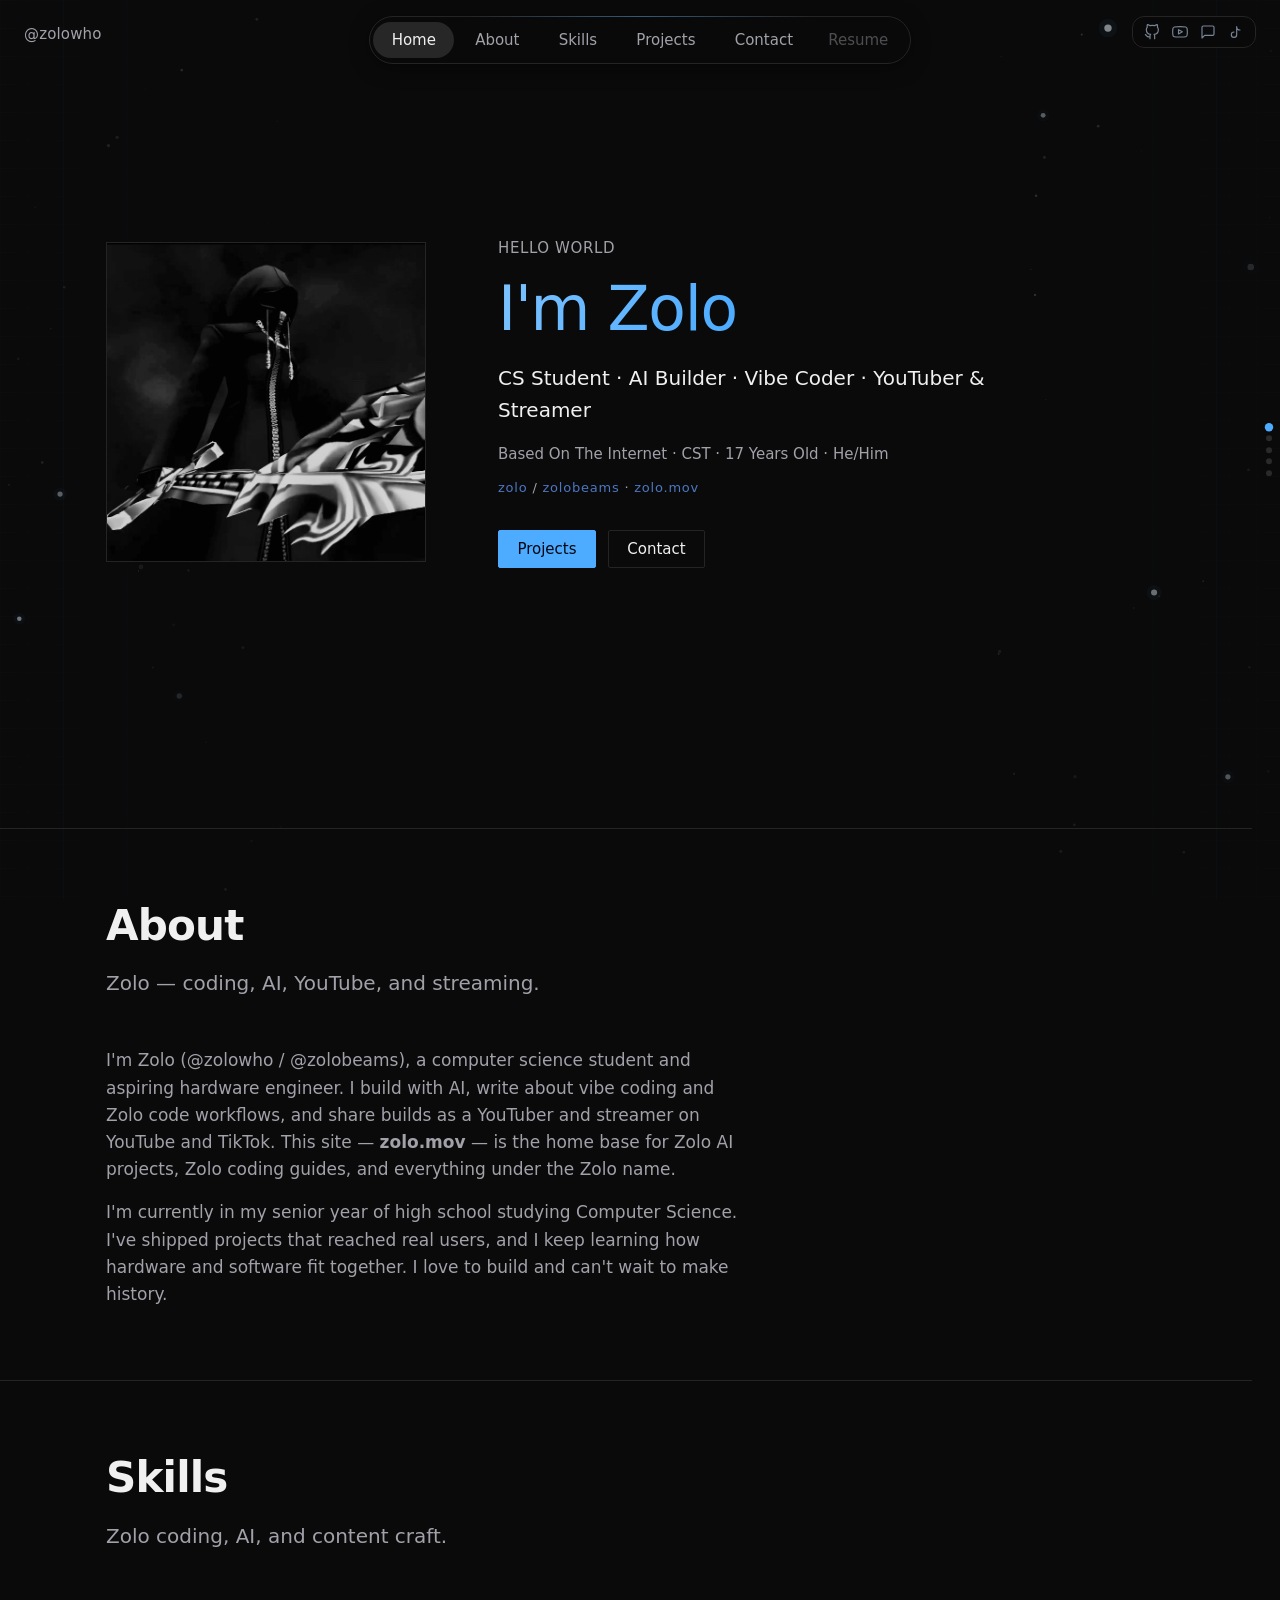
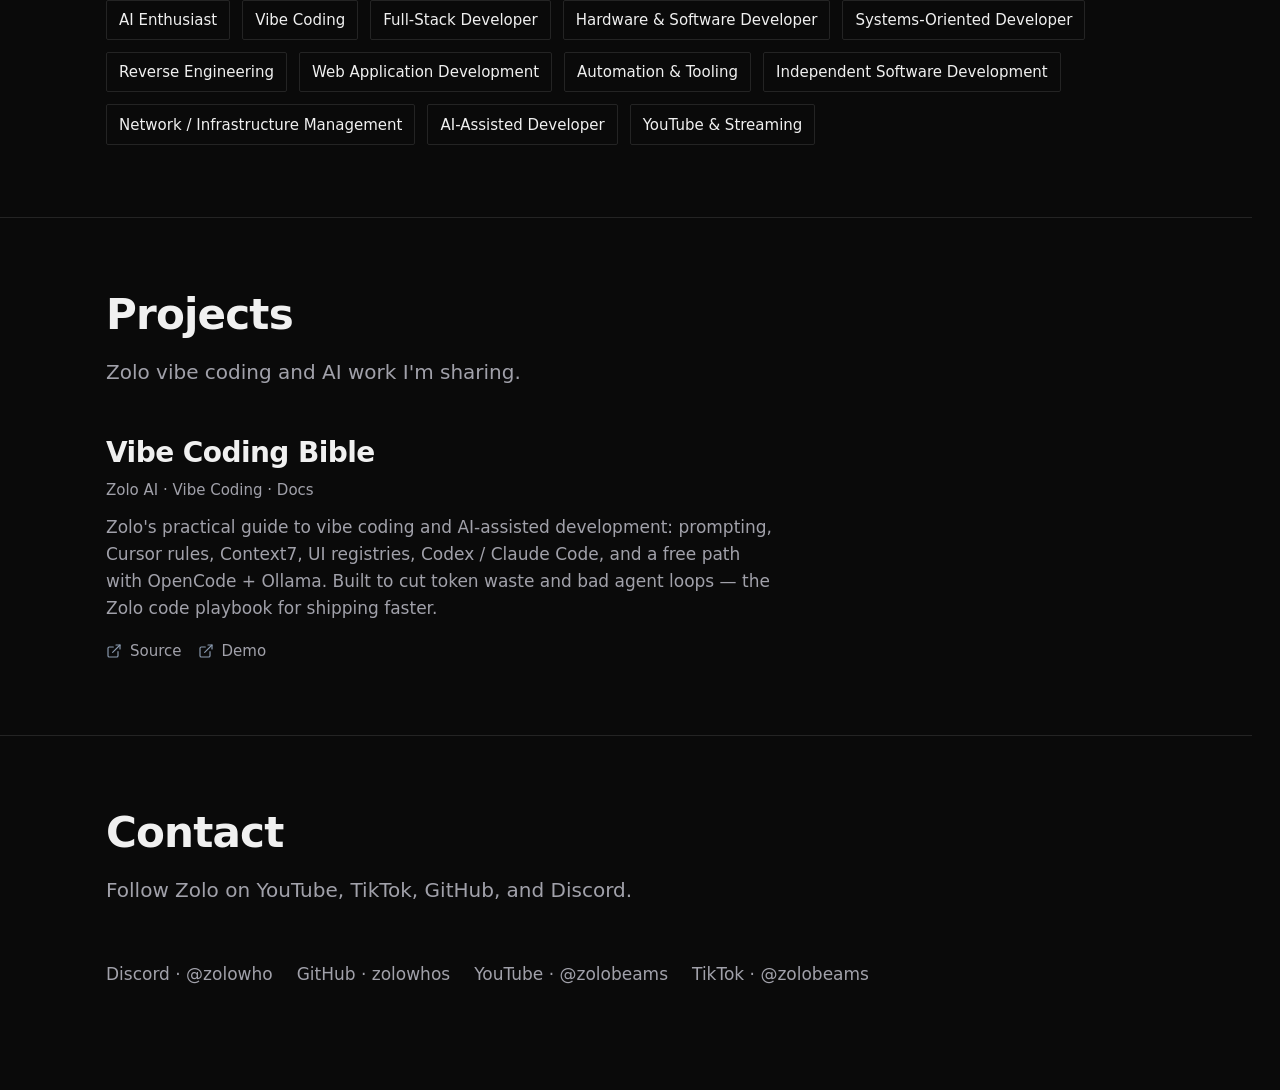
==== commit 5506790b: "Improve brand SEO for Zolo search discoverability Update title, meta, Open Graph, Twitter cards, and" ====
--- a/index.html
+++ b/index.html
@@ -3,15 +3,21 @@
 <head>
   <meta charset="utf-8">
   <meta name="viewport" content="width=device-width, initial-scale=1, viewport-fit=cover">
-  <title>Zolo Who ?</title>
-  <meta name="description" content="I'm Zolo (@zolowho), a computer science student and aspiring hardware engineer. Based on the internet, CST.">
+  <title>Zolo | AI, Vibe Coding, YouTube &amp; Streaming — zolo.mov</title>
+  <meta name="description" content="Zolo (@zolowho / @zolobeams) — CS student, AI builder, vibe coder, YouTuber, and streamer. Home of the Vibe Coding Bible on zolo.mov.">
   <meta name="author" content="Zolo">
+  <meta name="keywords" content="Zolo, Zolo AI, Zolo vibe code, Zolo vibe coding, Zolo coding, Zolo code, Zolo YouTuber, Zolo YouTube, Zolo streamer, zolo.mov, zolomov, zolowho, zolobeams">
   <link rel="canonical" href="https://zolo.mov/">
-  <meta property="og:title" content="Zolo">
-  <meta property="og:description" content="I'm Zolo (@zolowho). Hardware, software, and systems.">
+  <meta property="og:title" content="Zolo | AI, Vibe Coding, YouTube &amp; Streaming">
+  <meta property="og:description" content="Zolo (@zolowho) — AI, vibe coding, YouTube, and streaming. Official site: zolo.mov.">
   <meta property="og:type" content="website">
   <meta property="og:url" content="https://zolo.mov/">
   <meta property="og:image" content="https://zolo.mov/assets/img/pfp.jpg">
+  <meta property="og:site_name" content="Zolo">
+  <meta name="twitter:card" content="summary">
+  <meta name="twitter:title" content="Zolo | AI, Vibe Coding, YouTube &amp; Streaming">
+  <meta name="twitter:description" content="Zolo (@zolowho / @zolobeams) — AI builder, vibe coder, YouTuber, and streamer. zolo.mov">
+  <meta name="twitter:image" content="https://zolo.mov/assets/img/pfp.jpg">
   <meta name="theme-color" content="#0a0a0a">
   <link rel="icon" href="assets/img/icon.png" type="image/png">
   <link rel="apple-touch-icon" href="assets/img/icon.png">
@@ -22,6 +28,24 @@
   <link rel="stylesheet" href="css/pages/home.css">
   <link rel="stylesheet" href="css/fx.css">
   <link rel="stylesheet" href="css/pages/guide.css?v=5">
+  <script type="application/ld+json">
+  {
+    "@context": "https://schema.org",
+    "@type": "Person",
+    "name": "Zolo",
+    "alternateName": ["zolowho", "zolobeams", "Zolo AI", "Zolo Who"],
+    "url": "https://zolo.mov/",
+    "image": "https://zolo.mov/assets/img/pfp.jpg",
+    "jobTitle": "Computer Science Student",
+    "description": "Zolo is a CS student, AI builder, vibe coder, YouTuber, and streamer. Official site zolo.mov.",
+    "sameAs": [
+      "https://github.com/zolowhos",
+      "https://www.youtube.com/@zolobeams",
+      "https://www.tiktok.com/@zolobeams",
+      "https://discord.com/users/1282028358024298546"
+    ]
+  }
+  </script>
 </head>
 <body>
   <div class="fx-layer" aria-hidden="true" data-home-chrome>
@@ -68,14 +92,14 @@
   <main class="site-main" id="main" data-home-chrome>
     <section class="hero reveal" id="top" aria-label="Introduction">
       <div class="hero-visual">
-        <img src="assets/img/pfp.jpg" width="800" height="800" alt="Portrait of Zolo">
+        <img src="assets/img/pfp.jpg" width="800" height="800" alt="Zolo — AI builder, vibe coder, YouTuber and streamer">
       </div>
       <div class="hero-copy">
         <p class="hero-greeting">Hello World</p>
         <h1 class="hero-name">I'm Zolo</h1>
-        <p class="hero-role">A Computer Science Student &amp; Aspiring Hardware Engineer</p>
+        <p class="hero-role">CS Student · AI Builder · Vibe Coder · YouTuber &amp; Streamer</p>
         <p class="hero-meta">Based On The Internet · CST · 17 Years Old · He/Him</p>
-        <p class="hero-handle"><span>zolo</span> / <span>zolobeams</span></p>
+        <p class="hero-handle"><span>zolo</span> / <span>zolobeams</span> · <span>zolo.mov</span></p>
         <div class="cta-group">
           <a class="btn btn-primary" href="#projects">Projects</a>
           <a class="btn btn-ghost" href="#contact">Contact</a>
@@ -87,19 +111,22 @@
       <div class="container">
         <header class="page-header">
           <h2 id="about-title">About</h2>
-          <p>A bit about me.</p>
+          <p>Zolo — coding, AI, YouTube, and streaming.</p>
         </header>
         <div class="prose">
           <p>
-            I am currently enrolled in my senior year of high school studying
-            Computer Science. I'm very interested in hardware engineering, but I
-            also enjoy software development as well. I've worked on multiple
-            computer science projects that have reached real users around the
-            world, giving me experience building things beyond just my bed. I love
-            learning new things and how they work.
-          </p>
-          <p>
-            I love to build and can't wait to make history!
+            I'm Zolo (@zolowho / @zolobeams), a computer science student and
+            aspiring hardware engineer. I build with AI, write about vibe coding
+            and Zolo code workflows, and share builds as a YouTuber and streamer
+            on YouTube and TikTok. This site — <strong>zolo.mov</strong> — is the
+            home base for Zolo AI projects, Zolo coding guides, and everything
+            under the Zolo name.
+          </p>
+          <p>
+            I'm currently in my senior year of high school studying Computer
+            Science. I've shipped projects that reached real users, and I keep
+            learning how hardware and software fit together. I love to build and
+            can't wait to make history.
           </p>
         </div>
       </div>
@@ -109,10 +136,11 @@
       <div class="container">
         <header class="page-header">
           <h2 id="skills-title">Skills</h2>
-          <p>What I work on and study.</p>
+          <p>Zolo coding, AI, and content craft.</p>
         </header>
         <ul class="skill-list">
           <li class="skill-tag">AI Enthusiast</li>
+          <li class="skill-tag">Vibe Coding</li>
           <li class="skill-tag">Full-Stack Developer</li>
           <li class="skill-tag">Hardware &amp; Software Developer</li>
           <li class="skill-tag">Systems-Oriented Developer</li>
@@ -122,6 +150,7 @@
           <li class="skill-tag">Independent Software Development</li>
           <li class="skill-tag">Network / Infrastructure Management</li>
           <li class="skill-tag">AI-Assisted Developer</li>
+          <li class="skill-tag">YouTube &amp; Streaming</li>
         </ul>
       </div>
     </section>
@@ -130,17 +159,18 @@
       <div class="container">
         <header class="page-header">
           <h2 id="projects-title">Projects</h2>
-          <p>What I'm sharing right now.</p>
+          <p>Zolo vibe coding and AI work I'm sharing.</p>
         </header>
         <ul class="project-list">
           <li class="project-item">
             <h3>Vibe Coding Bible</h3>
-            <p class="project-meta"><span>AI · Tooling · Docs</span></p>
+            <p class="project-meta"><span>Zolo AI · Vibe Coding · Docs</span></p>
             <p>
-              A practical guide I wrote for AI-assisted development: prompting,
-              Cursor rules, Context7, UI registries, Codex / Claude Code, and a
-              free path with OpenCode + Ollama. Built to cut token waste and
-              bad agent loops.
+              Zolo's practical guide to vibe coding and AI-assisted development:
+              prompting, Cursor rules, Context7, UI registries, Codex / Claude
+              Code, and a free path with OpenCode + Ollama. Built to cut token
+              waste and bad agent loops — the Zolo code playbook for shipping
+              faster.
             </p>
             <div class="project-links">
               <a href="VIBE-CODING-BIBLE.md"><img src="assets/icons/external.svg" width="16" height="16" alt=""> Source</a>
@@ -155,21 +185,21 @@
       <div class="container">
         <header class="page-header">
           <h2 id="contact-title">Contact</h2>
-          <p>Find me on the following socials</p>
+          <p>Follow Zolo on YouTube, TikTok, GitHub, and Discord.</p>
         </header>
 
         <ul class="contact-links">
           <li>
-            <a href="https://discord.com/users/1282028358024298546" target="_blank" rel="noopener noreferrer">Discord</a>
-          </li>
-          <li>
-            <a href="https://github.com/zolowhos" target="_blank" rel="noopener noreferrer">GitHub</a>
-          </li>
-          <li>
-            <a href="https://www.youtube.com/@zolobeams" target="_blank" rel="noopener noreferrer">YouTube</a>
-          </li>
-          <li>
-            <a href="https://www.tiktok.com/@zolobeams" target="_blank" rel="noopener noreferrer">TikTok</a>
+            <a href="https://discord.com/users/1282028358024298546" target="_blank" rel="noopener noreferrer">Discord · @zolowho</a>
+          </li>
+          <li>
+            <a href="https://github.com/zolowhos" target="_blank" rel="noopener noreferrer">GitHub · zolowhos</a>
+          </li>
+          <li>
+            <a href="https://www.youtube.com/@zolobeams" target="_blank" rel="noopener noreferrer">YouTube · @zolobeams</a>
+          </li>
+          <li>
+            <a href="https://www.tiktok.com/@zolobeams" target="_blank" rel="noopener noreferrer">TikTok · @zolobeams</a>
           </li>
         </ul>
       </div>
@@ -194,11 +224,12 @@
 
       <article class="guide-article">
         <header class="guide-hero">
-          <h1>Vibe Coding Bible</h1>
-          <p>
-            A field guide for AI-assisted development: how to prompt, fence the
-            agent, pull live docs, and keep token spend down. Includes Cursor,
-            Context7, 21st.dev, Codex, Claude Code, and a free path with OpenCode.
+          <h1>Zolo Vibe Coding Bible</h1>
+          <p>
+            Zolo's field guide for vibe coding and AI-assisted development: how
+            to prompt, fence the agent, pull live docs, and keep token spend
+            down. Includes Cursor, Context7, 21st.dev, Codex, Claude Code, and a
+            free path with OpenCode — the Zolo coding playbook on zolo.mov.
           </p>
           <p>
             Source stays in
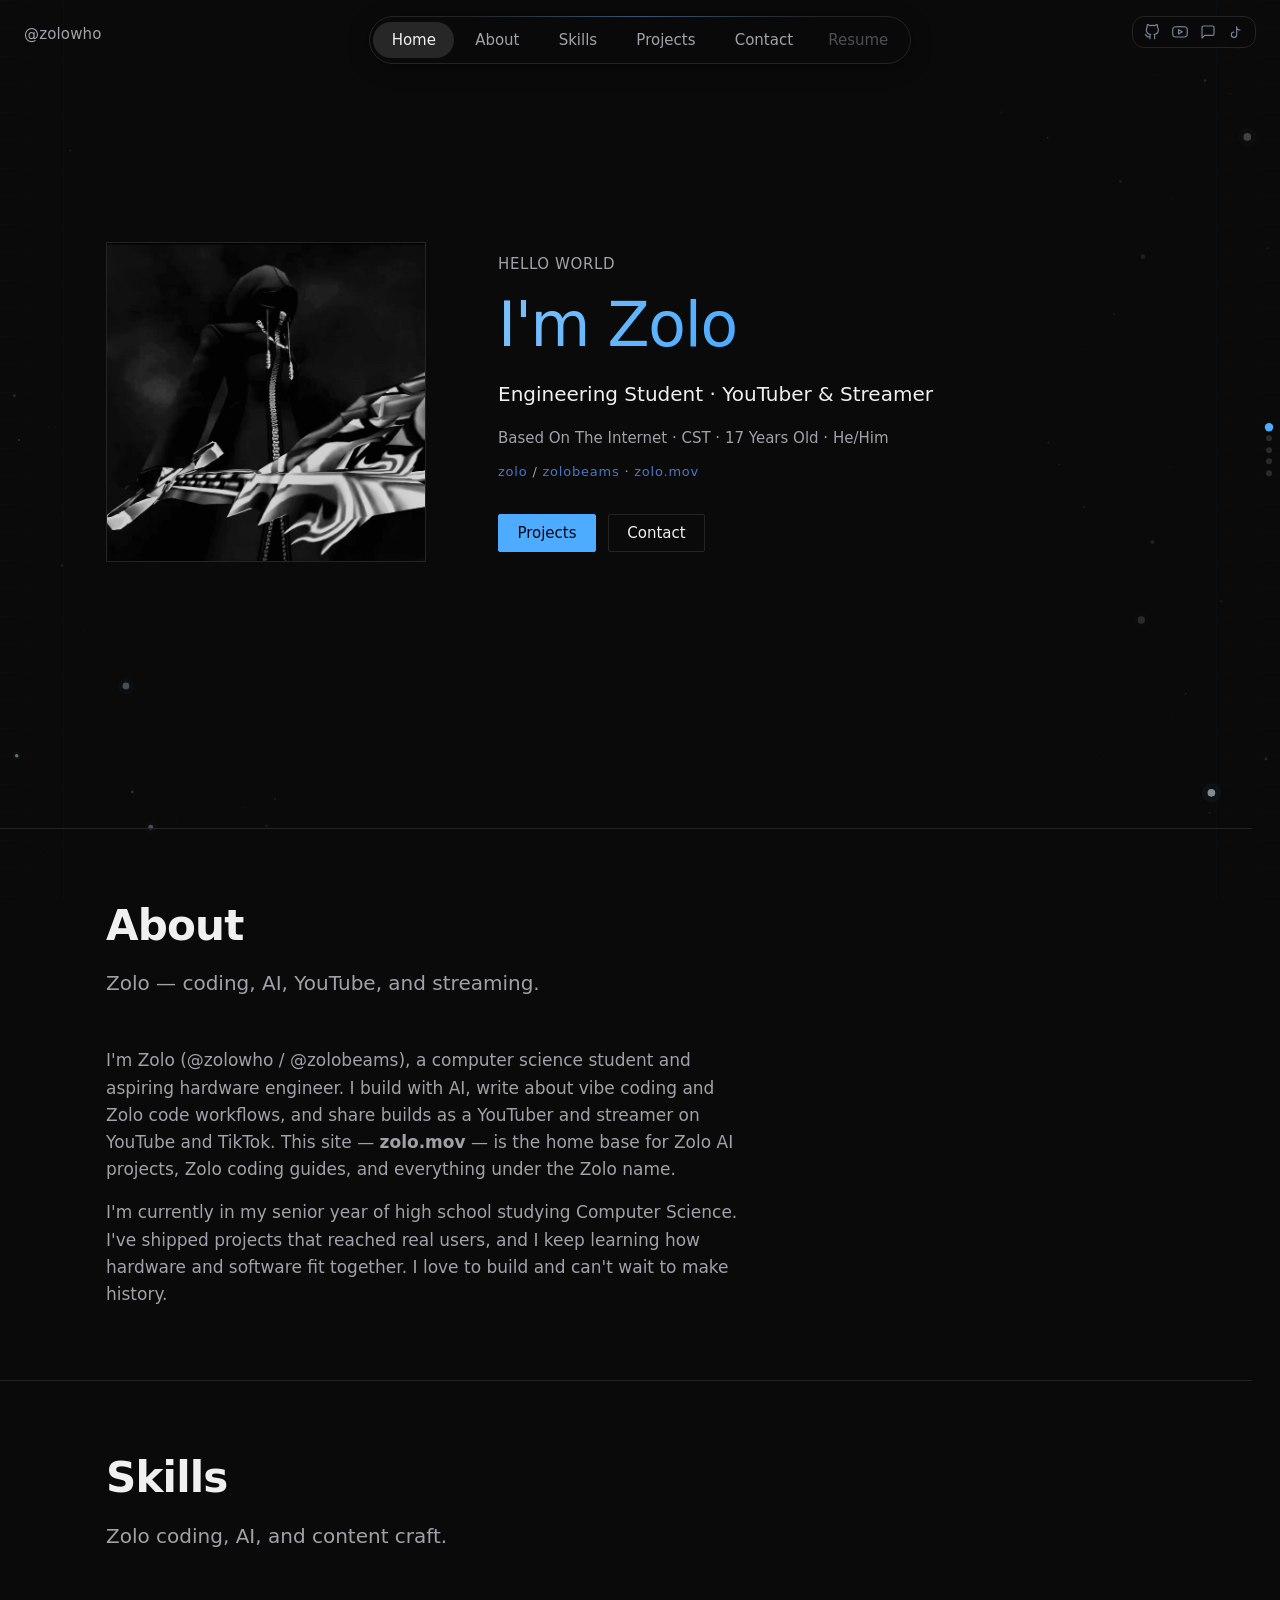
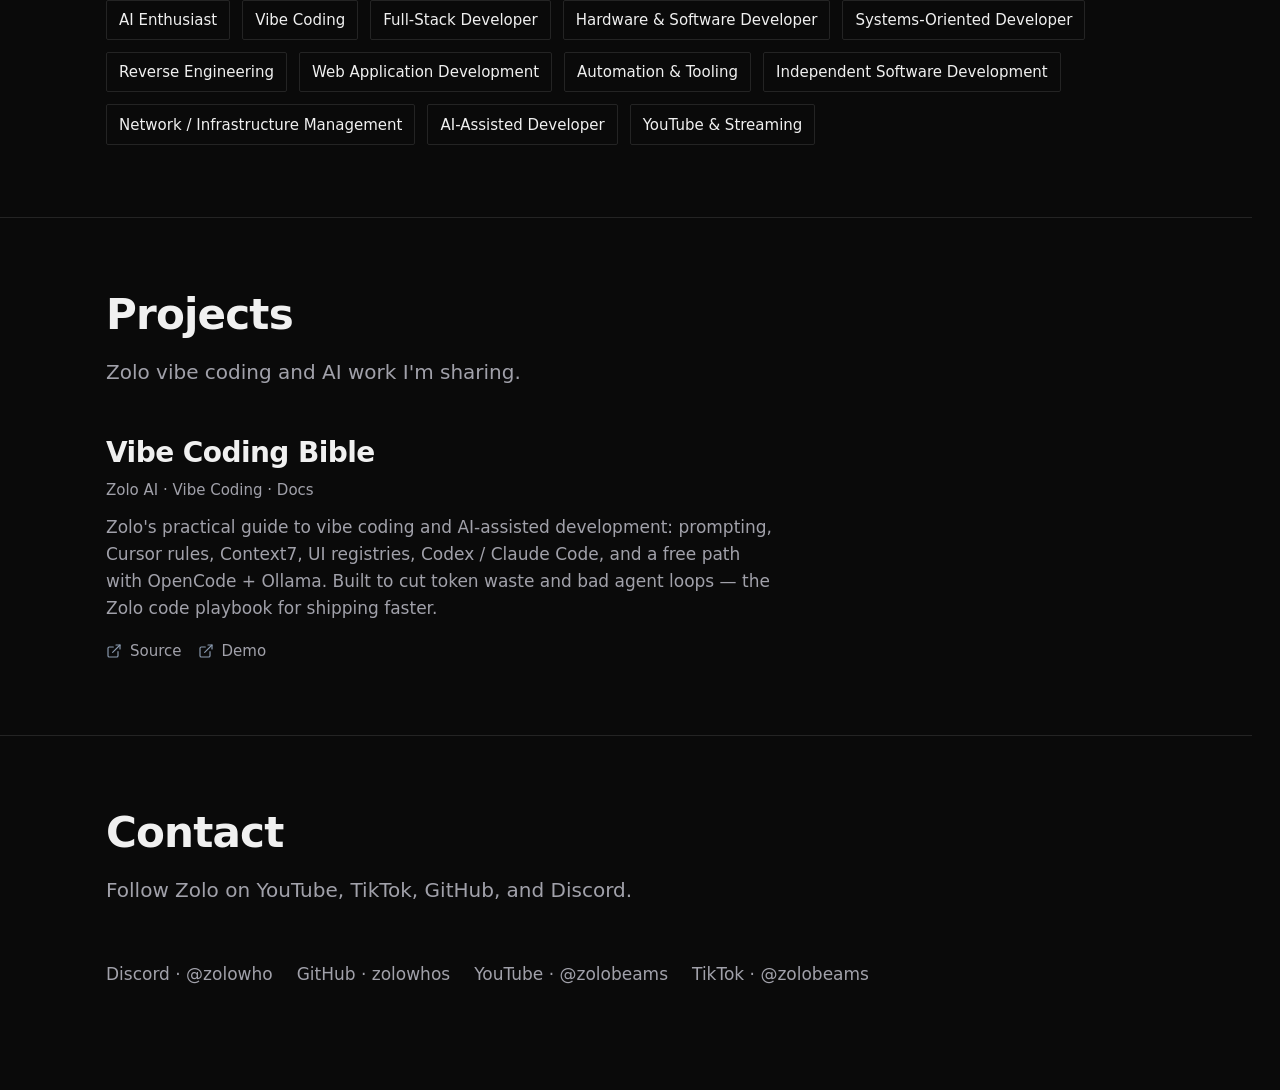
==== commit dfa1e4da: "Replace AI builder / vibe coder with engineering student Update hero, meta descriptions, alt text, a" ====
--- a/index.html
+++ b/index.html
@@ -4,7 +4,7 @@
   <meta charset="utf-8">
   <meta name="viewport" content="width=device-width, initial-scale=1, viewport-fit=cover">
   <title>Zolo | AI, Vibe Coding, YouTube &amp; Streaming — zolo.mov</title>
-  <meta name="description" content="Zolo (@zolowho / @zolobeams) — CS student, AI builder, vibe coder, YouTuber, and streamer. Home of the Vibe Coding Bible on zolo.mov.">
+  <meta name="description" content="Zolo (@zolowho / @zolobeams) — engineering student, YouTuber, and streamer. Home of the Vibe Coding Bible on zolo.mov.">
   <meta name="author" content="Zolo">
   <meta name="keywords" content="Zolo, Zolo AI, Zolo vibe code, Zolo vibe coding, Zolo coding, Zolo code, Zolo YouTuber, Zolo YouTube, Zolo streamer, zolo.mov, zolomov, zolowho, zolobeams">
   <link rel="canonical" href="https://zolo.mov/">
@@ -16,7 +16,7 @@
   <meta property="og:site_name" content="Zolo">
   <meta name="twitter:card" content="summary">
   <meta name="twitter:title" content="Zolo | AI, Vibe Coding, YouTube &amp; Streaming">
-  <meta name="twitter:description" content="Zolo (@zolowho / @zolobeams) — AI builder, vibe coder, YouTuber, and streamer. zolo.mov">
+  <meta name="twitter:description" content="Zolo (@zolowho / @zolobeams) — engineering student, YouTuber, and streamer. zolo.mov">
   <meta name="twitter:image" content="https://zolo.mov/assets/img/pfp.jpg">
   <meta name="theme-color" content="#0a0a0a">
   <link rel="icon" href="assets/img/icon.png" type="image/png">
@@ -36,8 +36,8 @@
     "alternateName": ["zolowho", "zolobeams", "Zolo AI", "Zolo Who"],
     "url": "https://zolo.mov/",
     "image": "https://zolo.mov/assets/img/pfp.jpg",
-    "jobTitle": "Computer Science Student",
-    "description": "Zolo is a CS student, AI builder, vibe coder, YouTuber, and streamer. Official site zolo.mov.",
+    "jobTitle": "Engineering Student",
+    "description": "Zolo is an engineering student, YouTuber, and streamer. Official site zolo.mov.",
     "sameAs": [
       "https://github.com/zolowhos",
       "https://www.youtube.com/@zolobeams",
@@ -92,12 +92,12 @@
   <main class="site-main" id="main" data-home-chrome>
     <section class="hero reveal" id="top" aria-label="Introduction">
       <div class="hero-visual">
-        <img src="assets/img/pfp.jpg" width="800" height="800" alt="Zolo — AI builder, vibe coder, YouTuber and streamer">
+        <img src="assets/img/pfp.jpg" width="800" height="800" alt="Zolo — engineering student, YouTuber and streamer">
       </div>
       <div class="hero-copy">
         <p class="hero-greeting">Hello World</p>
         <h1 class="hero-name">I'm Zolo</h1>
-        <p class="hero-role">CS Student · AI Builder · Vibe Coder · YouTuber &amp; Streamer</p>
+        <p class="hero-role">Engineering Student · YouTuber &amp; Streamer</p>
         <p class="hero-meta">Based On The Internet · CST · 17 Years Old · He/Him</p>
         <p class="hero-handle"><span>zolo</span> / <span>zolobeams</span> · <span>zolo.mov</span></p>
         <div class="cta-group">
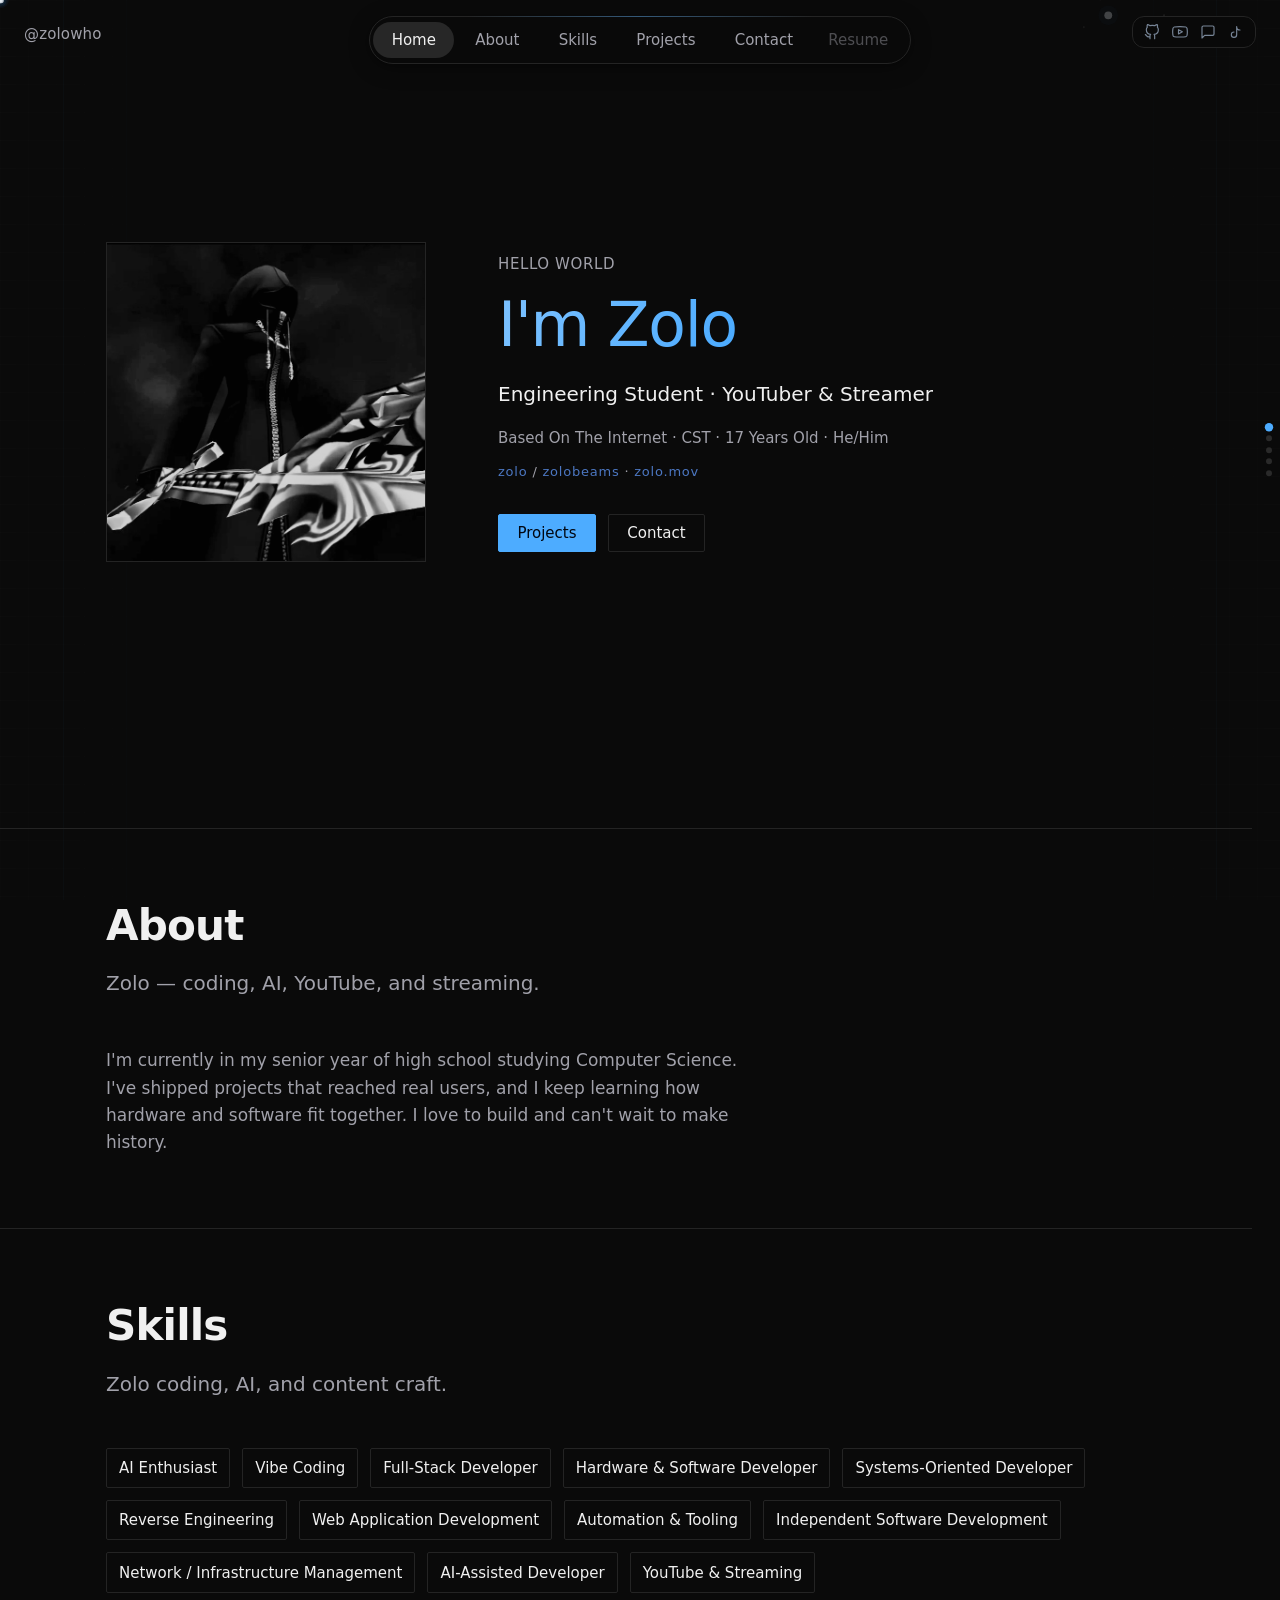
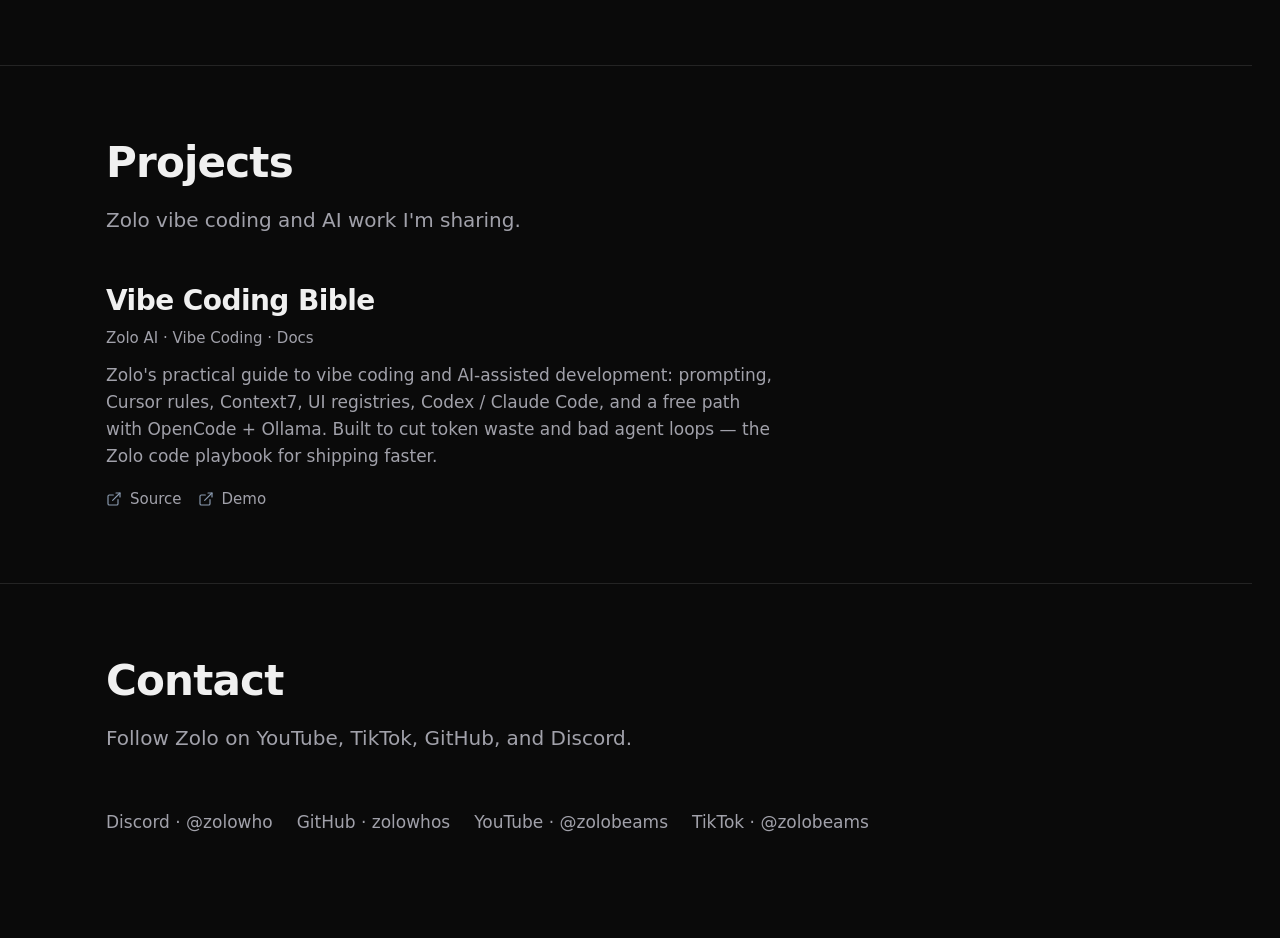
==== commit 75ceafbd: "Remove SEO About blurb from homepage Keep the shorter About paragraph and drop the brand-keyword int" ====
--- a/index.html
+++ b/index.html
@@ -115,14 +115,6 @@
         </header>
         <div class="prose">
           <p>
-            I'm Zolo (@zolowho / @zolobeams), a computer science student and
-            aspiring hardware engineer. I build with AI, write about vibe coding
-            and Zolo code workflows, and share builds as a YouTuber and streamer
-            on YouTube and TikTok. This site — <strong>zolo.mov</strong> — is the
-            home base for Zolo AI projects, Zolo coding guides, and everything
-            under the Zolo name.
-          </p>
-          <p>
             I'm currently in my senior year of high school studying Computer
             Science. I've shipped projects that reached real users, and I keep
             learning how hardware and software fit together. I love to build and
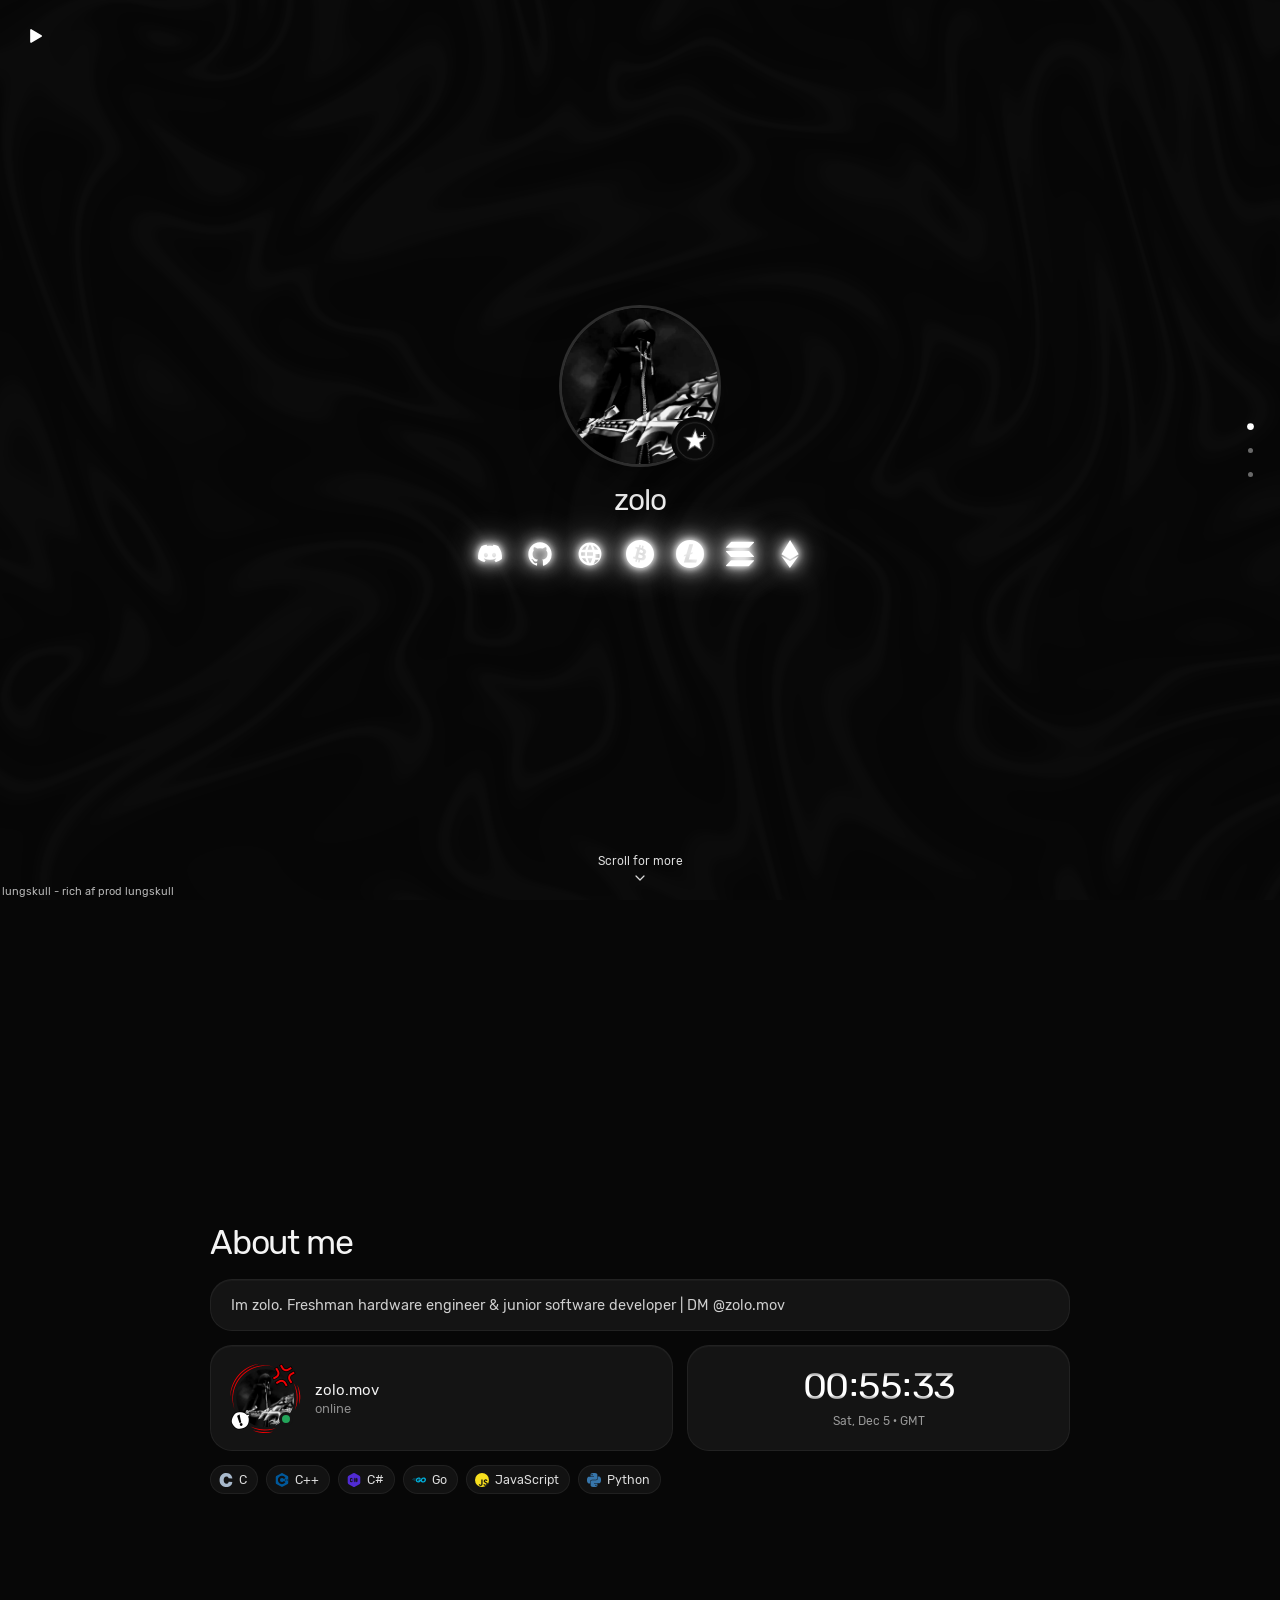
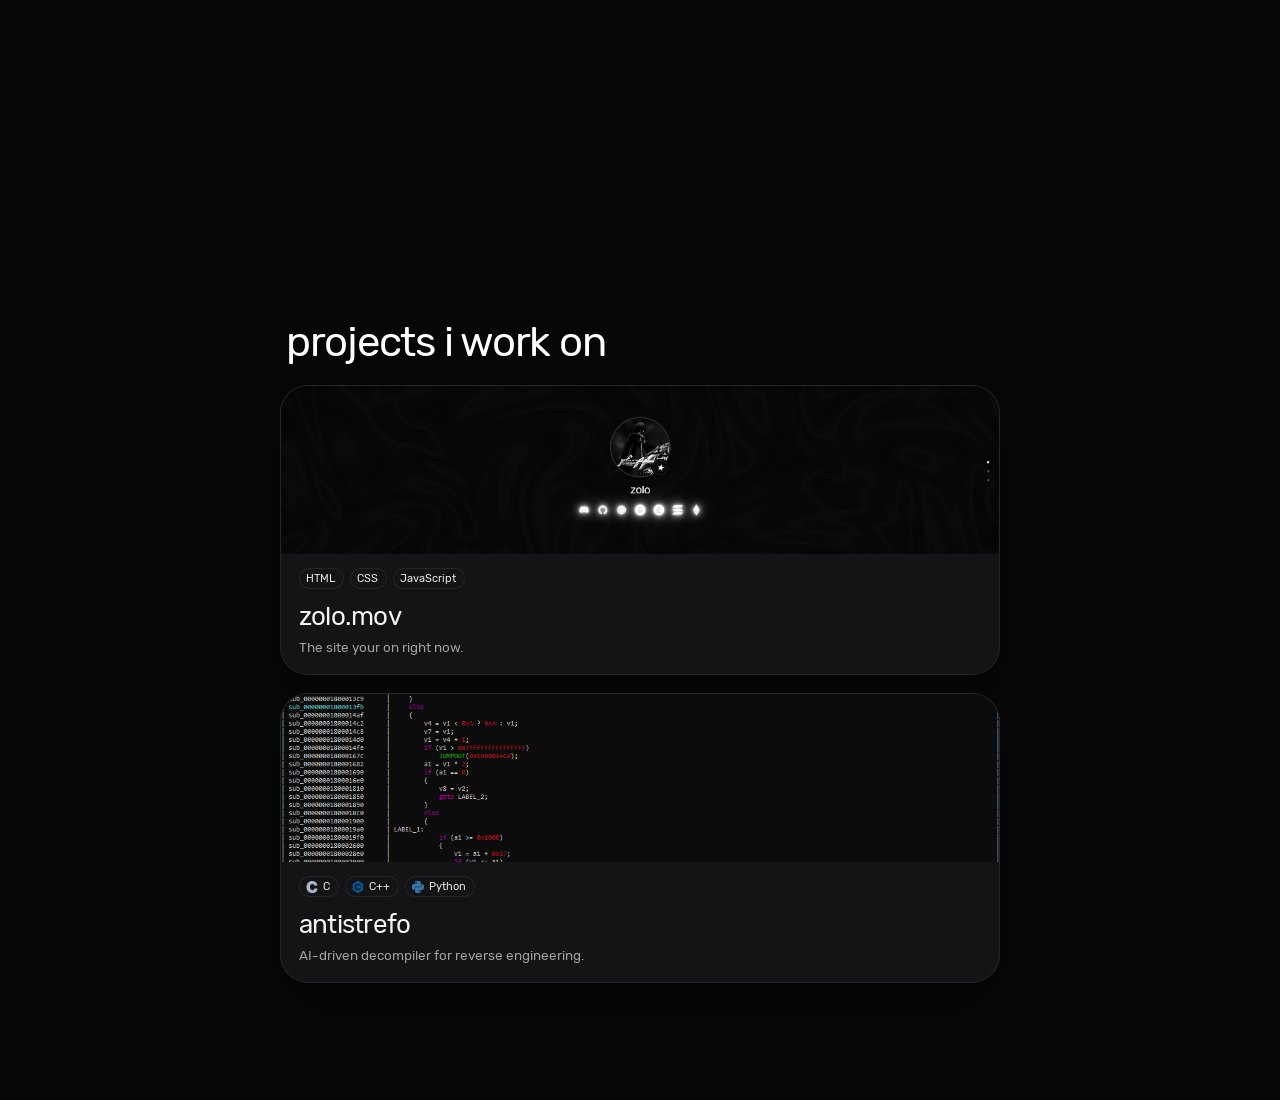
==== commit 1b0ee451: "Publish the current zolo.mov page in place of the previous site." ====
--- a/index.html
+++ b/index.html
@@ -1,262 +1,208 @@
 <!DOCTYPE html>
 <html lang="en">
 <head>
-  <meta charset="utf-8">
-  <meta name="viewport" content="width=device-width, initial-scale=1, viewport-fit=cover">
-  <title>Zolo | AI, Vibe Coding, YouTube &amp; Streaming — zolo.mov</title>
-  <meta name="description" content="Zolo (@zolowho / @zolobeams) — engineering student, YouTuber, and streamer. Home of the Vibe Coding Bible on zolo.mov.">
-  <meta name="author" content="Zolo">
-  <meta name="keywords" content="Zolo, Zolo AI, Zolo vibe code, Zolo vibe coding, Zolo coding, Zolo code, Zolo YouTuber, Zolo YouTube, Zolo streamer, zolo.mov, zolomov, zolowho, zolobeams">
-  <link rel="canonical" href="https://zolo.mov/">
-  <meta property="og:title" content="Zolo | AI, Vibe Coding, YouTube &amp; Streaming">
-  <meta property="og:description" content="Zolo (@zolowho) — AI, vibe coding, YouTube, and streaming. Official site: zolo.mov.">
-  <meta property="og:type" content="website">
-  <meta property="og:url" content="https://zolo.mov/">
-  <meta property="og:image" content="https://zolo.mov/assets/img/pfp.jpg">
-  <meta property="og:site_name" content="Zolo">
-  <meta name="twitter:card" content="summary">
-  <meta name="twitter:title" content="Zolo | AI, Vibe Coding, YouTube &amp; Streaming">
-  <meta name="twitter:description" content="Zolo (@zolowho / @zolobeams) — engineering student, YouTuber, and streamer. zolo.mov">
-  <meta name="twitter:image" content="https://zolo.mov/assets/img/pfp.jpg">
-  <meta name="theme-color" content="#0a0a0a">
-  <link rel="icon" href="assets/img/icon.png" type="image/png">
-  <link rel="apple-touch-icon" href="assets/img/icon.png">
-  <link rel="stylesheet" href="css/tokens.css">
-  <link rel="stylesheet" href="css/base.css">
-  <link rel="stylesheet" href="css/layout.css">
-  <link rel="stylesheet" href="css/components.css">
-  <link rel="stylesheet" href="css/pages/home.css">
-  <link rel="stylesheet" href="css/fx.css">
-  <link rel="stylesheet" href="css/pages/guide.css?v=5">
-  <script type="application/ld+json">
-  {
-    "@context": "https://schema.org",
-    "@type": "Person",
-    "name": "Zolo",
-    "alternateName": ["zolowho", "zolobeams", "Zolo AI", "Zolo Who"],
-    "url": "https://zolo.mov/",
-    "image": "https://zolo.mov/assets/img/pfp.jpg",
-    "jobTitle": "Engineering Student",
-    "description": "Zolo is an engineering student, YouTuber, and streamer. Official site zolo.mov.",
-    "sameAs": [
-      "https://github.com/zolowhos",
-      "https://www.youtube.com/@zolobeams",
-      "https://www.tiktok.com/@zolobeams",
-      "https://discord.com/users/1282028358024298546"
-    ]
-  }
-  </script>
+  <meta charset="UTF-8">
+  <meta name="viewport" content="width=device-width, initial-scale=1.0">
+  <title>zolo</title>
+  <link rel="icon" href="assets/imgs/pfp.jpg">
+  <link rel="stylesheet" href="css/styles.css?v=31">
 </head>
 <body>
-  <div class="fx-layer" aria-hidden="true" data-home-chrome>
-    <div class="side-grid side-grid--left"></div>
-    <div class="side-grid side-grid--right"></div>
-  </div>
-  <canvas id="particles" aria-hidden="true" data-home-chrome></canvas>
-
-  <nav class="nav-dots" aria-label="Section" data-home-chrome>
-    <a href="#top" aria-label="Home"></a>
-    <a href="#about" aria-label="About"></a>
-    <a href="#skills" aria-label="Skills"></a>
-    <a href="#projects" aria-label="Projects"></a>
-    <a href="#contact" aria-label="Contact"></a>
+  <audio id="player" autoplay preload="auto"></audio>
+  <canvas class="damascus" id="damascus" aria-hidden="true"></canvas>
+  <button class="sound" id="sound" type="button" aria-label="Play music" data-on="false">
+    <svg class="icon-off" viewBox="0 0 24 24" aria-hidden="true">
+      <path fill="currentColor" d="M6.5 3.8c-.6-.4-1.5.1-1.5.9v14.6c0 .8.9 1.3 1.5.9l12.2-7.3c.6-.4.6-1.4 0-1.8L6.5 3.8z"/>
+    </svg>
+    <svg class="icon-on" viewBox="0 0 24 24" aria-hidden="true">
+      <rect x="4" y="3.2" width="5.6" height="17.6" rx="1.7" fill="currentColor"/>
+      <rect x="14.4" y="3.2" width="5.6" height="17.6" rx="1.7" fill="currentColor"/>
+    </svg>
+  </button>
+
+  <nav class="dots" aria-label="Sections">
+    <a class="dot active" href="#home" data-dot="home" aria-label="Profile"><span></span></a>
+    <a class="dot" href="#about" data-dot="about" aria-label="About"><span></span></a>
+    <a class="dot" href="#projects" data-dot="projects" aria-label="Projects"><span></span></a>
   </nav>
 
-  <header class="site-header" data-site-header data-home-chrome>
-    <div class="header-inner">
-      <a class="brand" href="#top">@zolowho</a>
-      <button class="nav-toggle" type="button" aria-expanded="false" aria-controls="mobile-menu" aria-label="Open menu">
-        <span class="nav-toggle-bars"></span>
-      </button>
-      <div class="floating-nav" data-desktop-nav>
-        <nav class="site-nav" id="site-nav" data-nav>
-          <ul class="nav-links">
-            <li><a href="#top">Home</a></li>
-            <li><a href="#about">About</a></li>
-            <li><a href="#skills">Skills</a></li>
-            <li><a href="#projects">Projects</a></li>
-            <li><a href="#contact">Contact</a></li>
-          </ul>
-          <span class="nav-resume" title="Coming soon">Resume</span>
-        </nav>
-      </div>
-      <div class="header-social">
-        <a href="https://github.com/zolowhos" target="_blank" rel="noopener noreferrer" aria-label="GitHub"><img src="assets/icons/github.svg" width="16" height="16" alt=""></a>
-        <a href="https://www.youtube.com/@zolobeams" target="_blank" rel="noopener noreferrer" aria-label="YouTube"><img src="assets/icons/youtube.svg" width="16" height="16" alt=""></a>
-        <a href="https://discord.com/users/1282028358024298546" target="_blank" rel="noopener noreferrer" aria-label="Discord: @zolowho"><img src="assets/icons/discord.svg" width="16" height="16" alt=""></a>
-        <a href="https://www.tiktok.com/@zolobeams" target="_blank" rel="noopener noreferrer" aria-label="TikTok"><img src="assets/icons/tiktok.svg" width="16" height="16" alt=""></a>
-      </div>
-    </div>
-  </header>
-
-  <main class="site-main" id="main" data-home-chrome>
-    <section class="hero reveal" id="top" aria-label="Introduction">
-      <div class="hero-visual">
-        <img src="assets/img/pfp.jpg" width="800" height="800" alt="Zolo — engineering student, YouTuber and streamer">
-      </div>
-      <div class="hero-copy">
-        <p class="hero-greeting">Hello World</p>
-        <h1 class="hero-name">I'm Zolo</h1>
-        <p class="hero-role">Engineering Student · YouTuber &amp; Streamer</p>
-        <p class="hero-meta">Based On The Internet · CST · 17 Years Old · He/Him</p>
-        <p class="hero-handle"><span>zolo</span> / <span>zolobeams</span> · <span>zolo.mov</span></p>
-        <div class="cta-group">
-          <a class="btn btn-primary" href="#projects">Projects</a>
-          <a class="btn btn-ghost" href="#contact">Contact</a>
+  <footer class="hud">
+    <p class="now-playing" id="nowPlaying"></p>
+    <a class="scroll-hint" id="scrollHint" href="#about">
+      <span>Scroll for more</span>
+      <svg viewBox="0 0 24 24" aria-hidden="true"><path fill="none" stroke="currentColor" stroke-width="1.8" stroke-linecap="round" stroke-linejoin="round" d="M6 9l6 6 6-6"/></svg>
+    </a>
+  </footer>
+
+  <main>
+    <section id="home" class="screen hero">
+      <div class="profile">
+        <div class="avatar-wrap">
+          <img class="avatar" src="assets/imgs/pfp.jpg" alt="zolo">
+          <img class="sub-badge" src="assets/imgs/sub.gif" alt="">
+        </div>
+        <h1>zolo</h1>
+        <div class="socials">
+          <button type="button" class="copy" data-copy="zolo.mov" aria-label="Copy Discord username zolo.mov" title="zolo.mov">
+            <svg viewBox="0 0 24 24"><path fill="currentColor" d="M19.27 5.33A17.1 17.1 0 0 0 15 4a.1.1 0 0 0-.1.05c-.18.33-.39.76-.53 1.09a16.1 16.1 0 0 0-4.74 0c-.14-.34-.35-.76-.54-1.09A.1.1 0 0 0 9 4c-1.5.26-2.93.71-4.27 1.33a.09.09 0 0 0-.04.03C2.2 9.05 1.5 12.68 1.85 16.26c0 .02.01.04.03.05 1.8 1.32 3.53 2.12 5.24 2.65a.1.1 0 0 0 .11-.04c.4-.55.76-1.13 1.07-1.74a.1.1 0 0 0-.05-.14 10.7 10.7 0 0 1-1.53-.73.1.1 0 0 1-.01-.17c.1-.08.2-.16.3-.24a.1.1 0 0 1 .1-.01c3.2 1.46 6.66 1.46 9.82 0a.1.1 0 0 1 .1.01c.1.09.2.17.3.25a.1.1 0 0 1 0 .17c-.49.28-1 .53-1.53.73a.1.1 0 0 0-.05.14c.32.61.68 1.19 1.07 1.74a.1.1 0 0 0 .11.04c1.72-.53 3.45-1.33 5.25-2.65a.1.1 0 0 0 .03-.05c.44-4.15-.73-7.75-3.1-10.93a.08.08 0 0 0-.04-.03zM8.52 14.91c-.96 0-1.75-.88-1.75-1.96s.77-1.97 1.75-1.97 1.76.89 1.75 1.97c.01 1.08-.78 1.96-1.75 1.96zm6.96 0c-.96 0-1.75-.88-1.75-1.96s.78-1.97 1.75-1.97 1.76.89 1.75 1.97c0 1.08-.78 1.96-1.75 1.96z"/></svg>
+            <span class="copy-tip">Copied</span>
+          </button>
+          <a href="https://github.com/zolowhos" aria-label="GitHub" target="_blank" rel="noreferrer">
+            <svg viewBox="0 0 24 24"><path fill="currentColor" d="M12 2C6.48 2 2 6.58 2 12.26c0 4.52 2.87 8.35 6.84 9.7.5.1.68-.22.68-.49 0-.24-.01-.87-.01-1.71-2.78.62-3.37-1.37-3.37-1.37-.45-1.18-1.11-1.5-1.11-1.5-.91-.64.07-.63.07-.63 1 .07 1.53 1.06 1.53 1.06.9 1.57 2.36 1.12 2.94.86.09-.67.35-1.12.63-1.38-2.22-.26-4.55-1.14-4.55-5.07 0-1.12.39-2.03 1.03-2.75-.1-.26-.45-1.3.1-2.71 0 0 .84-.27 2.75 1.05a9.3 9.3 0 0 1 5 0c1.91-1.32 2.75-1.05 2.75-1.05.55 1.41.2 2.45.1 2.71.64.72 1.03 1.63 1.03 2.75 0 3.94-2.34 4.8-4.57 5.06.36.32.68.94.68 1.9 0 1.38-.01 2.49-.01 2.83 0 .27.18.6.69.49A10.04 10.04 0 0 0 22 12.26C22 6.58 17.52 2 12 2z"/></svg>
+          </a>
+          <a href="https://zolo.mov" aria-label="Website" target="_blank" rel="noreferrer">
+            <svg viewBox="0 0 24 24"><path fill="currentColor" d="M12 2.2A9.8 9.8 0 1 0 21.8 12 9.8 9.8 0 0 0 12 2.2zm6.9 6.2h-3a15.6 15.6 0 0 0-1.4-3.6 8 8 0 0 1 4.4 3.6zM12 4.1c.7.9 1.5 2.3 2 4.3H10c.5-2 1.3-3.4 2-4.3zM4.6 13.6a8 8 0 0 1 0-3.2h3.3a17 17 0 0 0 0 3.2H4.6zm.5 2h3a15.6 15.6 0 0 0 1.4 3.6 8 8 0 0 1-4.4-3.6zm3-7.2h-3a8 8 0 0 1 4.4-3.6A15.6 15.6 0 0 0 8.1 8.4zM12 19.9c-.7-.9-1.5-2.3-2-4.3h4c-.5 2-1.3 3.4-2 4.3zm2.5-6.3h-5a15.2 15.2 0 0 1 0-3.2h5a15.2 15.2 0 0 1 0 3.2zm.6 6.9a15.6 15.6 0 0 0 1.4-3.6h3a8 8 0 0 1-4.4 3.6zm1.6-5.3a17 17 0 0 0 0-3.2h3.3a8 8 0 0 1 0 3.2h-3.3z"/></svg>
+          </a>
+          <button type="button" class="copy" data-copy="bc1qspw0eptlhnn38kek2mszmgelwhw50hv4hutq8l" aria-label="Copy Bitcoin address">
+            <svg viewBox="0 0 24 24" aria-hidden="true"><path fill="currentColor" d="M23.638 14.904c-1.602 6.43-8.113 10.34-14.542 8.736C2.67 22.05-1.244 15.525.362 9.105 1.962 2.67 8.475-1.243 14.9.358c6.43 1.605 10.342 8.115 8.738 14.548v-.002zm-6.35-4.613c.24-1.59-.974-2.45-2.64-3.03l.54-2.153-1.315-.33-.525 2.107c-.345-.087-.705-.167-1.064-.25l.526-2.127-1.32-.33-.54 2.165c-.285-.067-.565-.132-.84-.2l-1.815-.45-.35 1.407s.975.225.955.236c.535.136.63.486.615.766l-1.477 5.92c-.075.166-.24.406-.614.314.015.02-.96-.24-.96-.24l-.66 1.51 1.71.426.93.242-.54 2.19 1.32.327.54-2.17c.36.1.705.19 1.05.273l-.51 2.154 1.32.33.545-2.19c2.24.427 3.93.257 4.64-1.774.57-1.637-.03-2.58-1.217-3.196.854-.193 1.5-.76 1.68-1.93h.01zm-3.01 4.22c-.404 1.64-3.157.75-4.05.53l.72-2.9c.896.23 3.757.67 3.33 2.37zm.41-4.24c-.37 1.49-2.662.735-3.405.55l.654-2.64c.744.18 3.137.524 2.75 2.084v.006z"/></svg>
+            <span class="copy-tip">Copied</span>
+          </button>
+          <button type="button" class="copy" data-copy="ltc1q3qttwggzxjece8pym5rm2lf29m4anrcwjlgh6k" aria-label="Copy Litecoin address">
+            <svg viewBox="0 0 24 24" aria-hidden="true"><path fill="currentColor" d="M12 0a12 12 0 1012 12A12 12 0 0012 0zm-.2617 3.6777h2.584a.3425.3425 0 01.33.4356l-2.0312 6.918 1.9062-.582-.4082 1.3847-1.9238.5605-1.248 4.213h6.6757a.3425.3425 0 01.3282.4374l-.582 2a.4586.4586 0 01-.4395.3301H6.7324l1.7227-5.8223-1.9063.5801.42-1.3613 1.9101-.58 2.4219-8.1798a.4557.4557 0 01.4375-.334Z"/></svg>
+            <span class="copy-tip">Copied</span>
+          </button>
+          <button type="button" class="copy" data-copy="CmqhE9kLx19ex45eQ65FGZpFvhZvtqQHb1qP83gE4Kr4" aria-label="Copy Solana address">
+            <svg viewBox="0 0 24 24" aria-hidden="true"><path fill="currentColor" d="m23.8764 18.0313-3.962 4.1393a.9201.9201 0 0 1-.306.2106.9407.9407 0 0 1-.367.0742H.4599a.4689.4689 0 0 1-.2522-.0733.4513.4513 0 0 1-.1696-.1962.4375.4375 0 0 1-.0314-.2545.4438.4438 0 0 1 .117-.2298l3.9649-4.1393a.92.92 0 0 1 .3052-.2102.9407.9407 0 0 1 .3658-.0746H23.54a.4692.4692 0 0 1 .2523.0734.4531.4531 0 0 1 .1697.196.438.438 0 0 1 .0313.2547.4442.4442 0 0 1-.1169.2297zm-3.962-8.3355a.9202.9202 0 0 0-.306-.2106.941.941 0 0 0-.367-.0742H.4599a.4687.4687 0 0 0-.2522.0734.4513.4513 0 0 0-.1696.1961.4376.4376 0 0 0-.0314.2546.444.444 0 0 0 .117.2297l3.9649 4.1394a.9204.9204 0 0 0 .3052.2102c.1154.049.24.0744.3658.0746H23.54a.469.469 0 0 0 .2523-.0734.453.453 0 0 0 .1697-.1961.4382.4382 0 0 0 .0313-.2546.4444.4444 0 0 0-.1169-.2297zM.46 6.7225h18.7815a.9411.9411 0 0 0 .367-.0742.9202.9202 0 0 0 .306-.2106l3.962-4.1394a.4442.4442 0 0 0 .117-.2297.4378.4378 0 0 0-.0314-.2546.453.453 0 0 0-.1697-.196.469.469 0 0 0-.2523-.0734H4.7596a.941.941 0 0 0-.3658.0745.9203.9203 0 0 0-.3052.2102L.1246 5.9687a.4438.4438 0 0 0-.1169.2295.4375.4375 0 0 0 .0312.2544.4512.4512 0 0 0 .1692.196.4689.4689 0 0 0 .2518.0739z"/></svg>
+            <span class="copy-tip">Copied</span>
+          </button>
+          <button type="button" class="copy" data-copy="0xE5Cb46B91b22B0a885469085909Ea27c619B6ee1" aria-label="Copy Ethereum address">
+            <svg viewBox="0 0 24 24" aria-hidden="true"><path fill="currentColor" d="M11.944 17.97 4.58 13.62 11.943 24l7.37-10.38-7.372 4.35h.003zM12.056 0 4.69 12.223l7.365 4.354 7.365-4.35L12.056 0z"/></svg>
+            <span class="copy-tip">Copied</span>
+          </button>
         </div>
       </div>
     </section>
 
-    <section class="section reveal" id="about" aria-labelledby="about-title">
-      <div class="container">
-        <header class="page-header">
-          <h2 id="about-title">About</h2>
-          <p>Zolo — coding, AI, YouTube, and streaming.</p>
-        </header>
-        <div class="prose">
-          <p>
-            I'm currently in my senior year of high school studying Computer
-            Science. I've shipped projects that reached real users, and I keep
-            learning how hardware and software fit together. I love to build and
-            can't wait to make history.
-          </p>
+    <section id="about" class="screen about">
+      <div class="about-inner">
+        <h2>About me</h2>
+        <div class="card bio">Im zolo. Freshman hardware engineer & junior software developer | DM @zolo.mov</div>
+        <div class="about-grid">
+          <article class="card presence">
+            <div class="discord-avatar">
+              <img class="discord-pfp" id="discordPfp" src="assets/imgs/discord-pfp.png" alt="zolo">
+              <img class="discord-outline" src="assets/imgs/discord-outline.png" alt="">
+              <span class="status"></span>
+            </div>
+            <div>
+              <div class="presence-name">zolo.mov</div>
+              <div class="presence-sub">online</div>
+            </div>
+          </article>
+          <article class="card clock-card">
+            <div class="wall-clock" id="wallClock" aria-label="Local time">
+              <div class="hours">
+                <div class="digit"><div class="number">0</div></div>
+                <div class="digit"><div class="number">0</div></div>
+              </div>
+              <div class="tick">:</div>
+              <div class="minutes">
+                <div class="digit"><div class="number">0</div></div>
+                <div class="digit"><div class="number">0</div></div>
+              </div>
+              <div class="tick">:</div>
+              <div class="seconds">
+                <div class="digit"><div class="number">0</div></div>
+                <div class="digit"><div class="number">0</div></div>
+              </div>
+            </div>
+            <div class="when" id="when">Local time</div>
+          </article>
+        </div>
+        <div class="skills">
+          <span class="skill">
+            <svg viewBox="0 0 24 24" aria-hidden="true"><path fill="#A8B9CC" d="M16.5921 9.1962s-.354-3.298-3.627-3.39c-3.2741-.09-4.9552 2.474-4.9552 6.14 0 3.6651 1.858 6.5972 5.0451 6.5972 3.184 0 3.5381-3.665 3.5381-3.665l6.1041.365s.36 3.31-2.196 5.836c-2.552 2.5241-5.6901 2.9371-7.8762 2.9201-2.19-.017-5.2261.034-8.1602-2.97-2.938-3.0101-3.436-5.9302-3.436-8.8002 0-2.8701.556-6.6702 4.047-9.5502C7.444.72 9.849 0 12.254 0c10.0422 0 10.7172 9.2602 10.7172 9.2602z"/></svg>
+            C
+          </span>
+          <span class="skill">
+            <svg viewBox="0 0 24 24" aria-hidden="true"><path fill="#00599C" d="M22.394 6c-.167-.29-.398-.543-.652-.69L12.926.22c-.509-.294-1.34-.294-1.848 0L2.26 5.31c-.508.293-.923 1.013-.923 1.6v10.18c0 .294.104.62.271.91.167.29.398.543.652.69l8.816 5.09c.508.293 1.34.293 1.848 0l8.816-5.09c.254-.147.485-.4.652-.69.167-.29.27-.616.27-.91V6.91c.003-.294-.1-.62-.268-.91zM12 19.11c-3.92 0-7.109-3.19-7.109-7.11 0-3.92 3.19-7.11 7.11-7.11a7.133 7.133 0 016.156 3.553l-3.076 1.78a3.567 3.567 0 00-3.08-1.78A3.56 3.56 0 008.444 12 3.56 3.56 0 0012 15.555a3.57 3.57 0 003.08-1.778l3.078 1.78A7.135 7.135 0 0112 19.11zm7.11-6.715h-.79v.79h-.79v-.79h-.79v-.79h.79v-.79h.79v.79h.79zm2.962 0h-.79v.79h-.79v-.79h-.79v-.79h.79v-.79h.79v.79h.79z"/></svg>
+            C++
+          </span>
+          <span class="skill">
+            <svg viewBox="0 0 24 24" aria-hidden="true"><path fill="#512BD4" d="M1.194 7.543v8.913c0 1.103.588 2.122 1.544 2.674l7.718 4.456a3.086 3.086 0 0 0 3.088 0l7.718-4.456a3.087 3.087 0 0 0 1.544-2.674V7.543a3.084 3.084 0 0 0-1.544-2.673L13.544.414a3.086 3.086 0 0 0-3.088 0L2.738 4.87a3.085 3.085 0 0 0-1.544 2.673Zm5.403 2.914v3.087a.77.77 0 0 0 .772.772.773.773 0 0 0 .772-.772.773.773 0 0 1 1.317-.546.775.775 0 0 1 .226.546 2.314 2.314 0 1 1-4.631 0v-3.087c0-.615.244-1.203.679-1.637a2.312 2.312 0 0 1 3.274 0c.434.434.678 1.023.678 1.637a.769.769 0 0 1-.226.545.767.767 0 0 1-1.091 0 .77.77 0 0 1-.226-.545.77.77 0 0 0-.772-.772.771.771 0 0 0-.772.772Zm12.35 3.087a.77.77 0 0 1-.772.772h-.772v.772a.773.773 0 0 1-1.544 0v-.772h-1.544v.772a.773.773 0 0 1-1.317.546.775.775 0 0 1-.226-.546v-.772H12a.771.771 0 1 1 0-1.544h.772v-1.543H12a.77.77 0 1 1 0-1.544h.772v-.772a.773.773 0 0 1 1.317-.546.775.775 0 0 1 .226.546v.772h1.544v-.772a.773.773 0 0 1 1.544 0v.772h.772a.772.772 0 0 1 0 1.544h-.772v1.543h.772a.776.776 0 0 1 .772.772Zm-3.088-2.315h-1.544v1.543h1.544v-1.543Z"/></svg>
+            C#
+          </span>
+          <span class="skill">
+            <svg viewBox="0 0 24 24" aria-hidden="true"><path fill="#00ADD8" d="M1.811 10.231c-.047 0-.058-.023-.035-.059l.246-.315c.023-.035.081-.058.128-.058h4.172c.046 0 .058.035.035.07l-.199.303c-.023.036-.082.07-.117.07zM.047 11.306c-.047 0-.059-.023-.035-.058l.245-.316c.023-.035.082-.058.129-.058h5.328c.047 0 .07.035.058.07l-.093.28c-.012.047-.058.07-.105.07zm2.828 1.075c-.047 0-.059-.035-.035-.07l.163-.292c.023-.035.07-.07.117-.07h2.337c.047 0 .07.035.07.082l-.023.28c0 .047-.047.082-.082.082zm12.129-2.36c-.736.187-1.239.327-1.963.514-.176.046-.187.058-.34-.117-.174-.199-.303-.327-.548-.444-.737-.362-1.45-.257-2.115.175-.795.514-1.204 1.274-1.192 2.22.011.935.654 1.706 1.577 1.835.795.105 1.46-.175 1.987-.77.105-.13.198-.27.315-.434H10.47c-.245 0-.304-.152-.222-.35.152-.362.432-.97.596-1.274a.315.315 0 01.292-.187h4.253c-.023.316-.023.631-.07.947a4.983 4.983 0 01-.958 2.29c-.841 1.11-1.94 1.8-3.33 1.986-1.145.152-2.209-.07-3.143-.77-.865-.655-1.356-1.52-1.484-2.595-.152-1.274.222-2.419.993-3.424.83-1.086 1.928-1.776 3.272-2.02 1.098-.2 2.15-.07 3.096.571.62.41 1.063.97 1.356 1.648.07.105.023.164-.117.2m3.868 6.461c-1.064-.024-2.034-.328-2.852-1.029a3.665 3.665 0 01-1.262-2.255c-.21-1.32.152-2.489.947-3.529.853-1.122 1.881-1.706 3.272-1.95 1.192-.21 2.314-.095 3.33.595.923.63 1.496 1.484 1.648 2.605.198 1.578-.257 2.863-1.344 3.962-.771.783-1.718 1.273-2.805 1.495-.315.06-.63.07-.934.106zm2.78-4.72c-.011-.153-.011-.27-.034-.387-.21-1.157-1.274-1.81-2.384-1.554-1.087.245-1.788.935-2.045 2.033-.21.912.234 1.835 1.075 2.21.643.28 1.285.244 1.905-.07.923-.48 1.425-1.228 1.484-2.233z"/></svg>
+            Go
+          </span>
+          <span class="skill">
+            <span class="js-badge"><svg viewBox="0 0 24 24" aria-hidden="true"><path fill="#F7DF1E" d="M0 0h24v24H0V0zm22.034 18.276c-.175-1.095-.888-2.015-3.003-2.873-.736-.345-1.554-.585-1.797-1.14-.091-.33-.105-.51-.046-.705.15-.646.915-.84 1.515-.66.39.12.75.42.976.9 1.034-.676 1.034-.676 1.755-1.125-.27-.42-.404-.601-.586-.78-.63-.705-1.469-1.065-2.834-1.034l-.705.089c-.676.165-1.32.525-1.71 1.005-1.14 1.291-.811 3.541.569 4.471 1.365 1.02 3.361 1.244 3.616 2.205.24 1.17-.87 1.545-1.966 1.41-.811-.18-1.26-.586-1.755-1.336l-1.83 1.051c.21.48.45.689.81 1.109 1.74 1.756 6.09 1.666 6.871-1.004.029-.09.24-.705.074-1.65l.046.067zm-8.983-7.245h-2.248c0 1.938-.009 3.864-.009 5.805 0 1.232.063 2.363-.138 2.711-.33.689-1.18.601-1.566.48-.396-.196-.597-.466-.83-.855-.063-.105-.11-.196-.127-.196l-1.825 1.125c.305.63.75 1.172 1.324 1.517.855.51 2.004.675 3.207.405.783-.226 1.458-.691 1.811-1.411.51-.93.402-2.07.397-3.346.012-2.054 0-4.109 0-6.179l.004-.056z"/></svg></span>
+            JavaScript
+          </span>
+          <span class="skill">
+            <svg viewBox="0 0 24 24" aria-hidden="true"><path fill="#3776AB" fill-rule="evenodd" d="M14.25.18l.9.2.73.26.59.3.45.32.34.34.25.34.16.33.1.3.04.26.02.2-.01.13V8.5l-.05.63-.13.55-.21.46-.26.38-.3.31-.33.25-.35.19-.35.14-.33.1-.3.07-.26.04-.21.02H8.77l-.69.05-.59.14-.5.22-.41.27-.33.32-.27.35-.2.36-.15.37-.1.35-.07.32-.04.27-.02.21v3.06H3.17l-.21-.03-.28-.07-.32-.12-.35-.18-.36-.26-.36-.36-.35-.46-.32-.59-.28-.73-.21-.88-.14-1.05-.05-1.23.06-1.22.16-1.04.24-.87.32-.71.36-.57.4-.44.42-.33.42-.24.4-.16.36-.1.32-.05.24-.01h.16l.06.01h8.16v-.83H6.18l-.01-2.75-.02-.37.05-.34.11-.31.17-.28.25-.26.31-.23.38-.2.44-.18.51-.15.58-.12.64-.1.71-.06.77-.04.84-.02 1.27.05zm-6.3 1.98l-.23.33-.08.41.08.41.23.34.33.22.41.09.41-.09.33-.22.23-.34.08-.41-.08-.41-.23-.33-.33-.22-.41-.09-.41.09zm13.09 3.95l.28.06.32.12.35.18.36.27.36.35.35.47.32.59.28.73.21.88.14 1.04.05 1.23-.06 1.23-.16 1.04-.24.86-.32.71-.36.57-.4.45-.42.33-.42.24-.4.16-.36.09-.32.05-.24.02-.16-.01h-8.22v.82h5.84l.01 2.76.02.36-.05.34-.11.31-.17.29-.25.25-.31.24-.38.2-.44.17-.51.15-.58.13-.64.09-.71.07-.77.04-.84.01-1.27-.04-1.07-.14-.9-.2-.73-.25-.59-.3-.45-.33-.34-.34-.25-.34-.16-.33-.1-.3-.04-.25-.02-.2.01-.13v-5.34l.05-.64.13-.54.21-.46.26-.38.3-.32.33-.24.35-.2.35-.14.33-.1.3-.06.26-.04.21-.02.13-.01h5.84l.69-.05.59-.14.5-.21.41-.28.33-.32.27-.35.2-.36.15-.36.1-.35.07-.32.04-.28.02-.21V6.07h2.09l.14.01zm-6.47 14.25l-.23.33-.08.41.08.41.23.33.33.23.41.08.41-.08.33-.23.23-.33.08-.41-.08-.41-.23-.33-.33-.23-.41-.08-.41.08z"/></svg>
+            Python
+          </span>
         </div>
       </div>
     </section>
 
-    <section class="section reveal" id="skills" aria-labelledby="skills-title">
-      <div class="container">
-        <header class="page-header">
-          <h2 id="skills-title">Skills</h2>
-          <p>Zolo coding, AI, and content craft.</p>
-        </header>
-        <ul class="skill-list">
-          <li class="skill-tag">AI Enthusiast</li>
-          <li class="skill-tag">Vibe Coding</li>
-          <li class="skill-tag">Full-Stack Developer</li>
-          <li class="skill-tag">Hardware &amp; Software Developer</li>
-          <li class="skill-tag">Systems-Oriented Developer</li>
-          <li class="skill-tag">Reverse Engineering</li>
-          <li class="skill-tag">Web Application Development</li>
-          <li class="skill-tag">Automation &amp; Tooling</li>
-          <li class="skill-tag">Independent Software Development</li>
-          <li class="skill-tag">Network / Infrastructure Management</li>
-          <li class="skill-tag">AI-Assisted Developer</li>
-          <li class="skill-tag">YouTube &amp; Streaming</li>
-        </ul>
-      </div>
-    </section>
-
-    <section class="section reveal" id="projects" aria-labelledby="projects-title">
-      <div class="container">
-        <header class="page-header">
-          <h2 id="projects-title">Projects</h2>
-          <p>Zolo vibe coding and AI work I'm sharing.</p>
-        </header>
-        <ul class="project-list">
-          <li class="project-item">
-            <h3>Vibe Coding Bible</h3>
-            <p class="project-meta"><span>Zolo AI · Vibe Coding · Docs</span></p>
-            <p>
-              Zolo's practical guide to vibe coding and AI-assisted development:
-              prompting, Cursor rules, Context7, UI registries, Codex / Claude
-              Code, and a free path with OpenCode + Ollama. Built to cut token
-              waste and bad agent loops — the Zolo code playbook for shipping
-              faster.
-            </p>
-            <div class="project-links">
-              <a href="VIBE-CODING-BIBLE.md"><img src="assets/icons/external.svg" width="16" height="16" alt=""> Source</a>
-              <a href="#1"><img src="assets/icons/external.svg" width="16" height="16" alt=""> Demo</a>
-            </div>
-          </li>
-        </ul>
-      </div>
-    </section>
-
-    <section class="section reveal" id="contact" aria-labelledby="contact-title">
-      <div class="container">
-        <header class="page-header">
-          <h2 id="contact-title">Contact</h2>
-          <p>Follow Zolo on YouTube, TikTok, GitHub, and Discord.</p>
-        </header>
-
-        <ul class="contact-links">
-          <li>
-            <a href="https://discord.com/users/1282028358024298546" target="_blank" rel="noopener noreferrer">Discord · @zolowho</a>
-          </li>
-          <li>
-            <a href="https://github.com/zolowhos" target="_blank" rel="noopener noreferrer">GitHub · zolowhos</a>
-          </li>
-          <li>
-            <a href="https://www.youtube.com/@zolobeams" target="_blank" rel="noopener noreferrer">YouTube · @zolobeams</a>
-          </li>
-          <li>
-            <a href="https://www.tiktok.com/@zolobeams" target="_blank" rel="noopener noreferrer">TikTok · @zolobeams</a>
-          </li>
-        </ul>
+    <section id="projects" class="screen projects">
+      <div class="projects-inner">
+        <h2>projects i work on</h2>
+        <article class="project">
+          <button class="project-toggle" type="button" aria-expanded="false">
+            <img class="project-photo" src="assets/imgs/zolobanner.png" alt="">
+            <span class="project-summary">
+              <span class="chips">
+                <span class="chip">HTML</span>
+                <span class="chip">CSS</span>
+                <span class="chip">JavaScript</span>
+              </span>
+              <span class="project-copy">
+                <span class="project-title">zolo.mov</span>
+                <span class="project-line">The site your on right now.</span>
+              </span>
+            </span>
+          </button>
+          <div class="project-details">
+            <div class="project-details-inner">
+              <p>My biolink page, build with html js and css</p>
+              <div class="project-links">
+                <a href="https://zolo.mov" target="_blank" rel="noreferrer">Live site</a>
+                <a href="https://github.com/zolowhos/zolo" target="_blank" rel="noreferrer">Source</a>
+              </div>
+            </div>
+          </div>
+        </article>
+        <article class="project">
+          <button class="project-toggle" type="button" aria-expanded="false">
+            <img class="project-photo" src="assets/imgs/antibanner.png" alt="">
+            <span class="project-summary">
+              <span class="chips">
+                <span class="chip">
+                  <svg viewBox="0 0 24 24" aria-hidden="true"><path fill="#A8B9CC" d="M16.5921 9.1962s-.354-3.298-3.627-3.39c-3.2741-.09-4.9552 2.474-4.9552 6.14 0 3.6651 1.858 6.5972 5.0451 6.5972 3.184 0 3.5381-3.665 3.5381-3.665l6.1041.365s.36 3.31-2.196 5.836c-2.552 2.5241-5.6901 2.9371-7.8762 2.9201-2.19-.017-5.2261.034-8.1602-2.97-2.938-3.0101-3.436-5.9302-3.436-8.8002 0-2.8701.556-6.6702 4.047-9.5502C7.444.72 9.849 0 12.254 0c10.0422 0 10.7172 9.2602 10.7172 9.2602z"/></svg>
+                  C
+                </span>
+                <span class="chip">
+                  <svg viewBox="0 0 24 24" aria-hidden="true"><path fill="#00599C" d="M22.394 6c-.167-.29-.398-.543-.652-.69L12.926.22c-.509-.294-1.34-.294-1.848 0L2.26 5.31c-.508.293-.923 1.013-.923 1.6v10.18c0 .294.104.62.271.91.167.29.398.543.652.69l8.816 5.09c.508.293 1.34.293 1.848 0l8.816-5.09c.254-.147.485-.4.652-.69.167-.29.27-.616.27-.91V6.91c.003-.294-.1-.62-.268-.91zM12 19.11c-3.92 0-7.109-3.19-7.109-7.11 0-3.92 3.19-7.11 7.11-7.11a7.133 7.133 0 016.156 3.553l-3.076 1.78a3.567 3.567 0 00-3.08-1.78A3.56 3.56 0 008.444 12 3.56 3.56 0 0012 15.555a3.57 3.57 0 003.08-1.778l3.078 1.78A7.135 7.135 0 0112 19.11zm7.11-6.715h-.79v.79h-.79v-.79h-.79v-.79h.79v-.79h.79v.79h.79zm2.962 0h-.79v.79h-.79v-.79h-.79v-.79h.79v-.79h.79v.79h.79z"/></svg>
+                  C++
+                </span>
+                <span class="chip">
+                  <svg viewBox="0 0 24 24" aria-hidden="true"><path fill="#3776AB" fill-rule="evenodd" d="M14.25.18l.9.2.73.26.59.3.45.32.34.34.25.34.16.33.1.3.04.26.02.2-.01.13V8.5l-.05.63-.13.55-.21.46-.26.38-.3.31-.33.25-.35.19-.35.14-.33.1-.3.07-.26.04-.21.02H8.77l-.69.05-.59.14-.5.22-.41.27-.33.32-.27.35-.2.36-.15.37-.1.35-.07.32-.04.27-.02.21v3.06H3.17l-.21-.03-.28-.07-.32-.12-.35-.18-.36-.26-.36-.36-.35-.46-.32-.59-.28-.73-.21-.88-.14-1.05-.05-1.23.06-1.22.16-1.04.24-.87.32-.71.36-.57.4-.44.42-.33.42-.24.4-.16.36-.1.32-.05.24-.01h.16l.06.01h8.16v-.83H6.18l-.01-2.75-.02-.37.05-.34.11-.31.17-.28.25-.26.31-.23.38-.2.44-.18.51-.15.58-.12.64-.1.71-.06.77-.04.84-.02 1.27.05zm-6.3 1.98l-.23.33-.08.41.08.41.23.34.33.22.41.09.41-.09.33-.22.23-.34.08-.41-.08-.41-.23-.33-.33-.22-.41-.09-.41.09zm13.09 3.95l.28.06.32.12.35.18.36.27.36.35.35.47.32.59.28.73.21.88.14 1.04.05 1.23-.06 1.23-.16 1.04-.24.86-.32.71-.36.57-.4.45-.42.33-.42.24-.4.16-.36.09-.32.05-.24.02-.16-.01h-8.22v.82h5.84l.01 2.76.02.36-.05.34-.11.31-.17.29-.25.25-.31.24-.38.2-.44.17-.51.15-.58.13-.64.09-.71.07-.77.04-.84.01-1.27-.04-1.07-.14-.9-.2-.73-.25-.59-.3-.45-.33-.34-.34-.25-.34-.16-.33-.1-.3-.04-.25-.02-.2.01-.13v-5.34l.05-.64.13-.54.21-.46.26-.38.3-.32.33-.24.35-.2.35-.14.33-.1.3-.06.26-.04.21-.02.13-.01h5.84l.69-.05.59-.14.5-.21.41-.28.33-.32.27-.35.2-.36.15-.36.1-.35.07-.32.04-.28.02-.21V6.07h2.09l.14.01zm-6.47 14.25l-.23.33-.08.41.08.41.23.33.33.23.41.08.41-.08.33-.23.23-.33.08-.41-.08-.41-.23-.33-.33-.23-.41-.08-.41.08z"/></svg>
+                  Python
+                </span>
+              </span>
+              <span class="project-copy">
+                <span class="project-title">antistrefo</span>
+                <span class="project-line">AI-driven decompiler for reverse engineering.</span>
+              </span>
+            </span>
+          </button>
+          <div class="project-details">
+            <div class="project-details-inner">
+              <p>A static analyzer and decompiler for applications, libraries, or whatever you point it at. Built in C and C++, with Python alongside.</p>
+              <div class="project-links">
+                <a href="https://github.com/zolowhos/antistrefo" target="_blank" rel="noreferrer">Source</a>
+              </div>
+            </div>
+          </div>
+        </article>
       </div>
     </section>
   </main>
 
-  <div id="1" class="bible-view" data-bible-view hidden>
-    <header class="guide-header">
-      <div class="guide-header-inner">
-        <a class="guide-back" href="#top">← Back to portfolio</a>
-        <a class="guide-brand" href="#top">@zolowho</a>
-      </div>
-    </header>
-
-    <main class="guide-layout">
-      <aside class="guide-aside" aria-label="Contents">
-        <details class="guide-toc-panel" data-guide-toc-panel>
-          <summary class="guide-toc-summary">Contents</summary>
-          <ul class="guide-toc" data-guide-toc></ul>
-        </details>
-      </aside>
-
-      <article class="guide-article">
-        <header class="guide-hero">
-          <h1>Zolo Vibe Coding Bible</h1>
-          <p>
-            Zolo's field guide for vibe coding and AI-assisted development: how
-            to prompt, fence the agent, pull live docs, and keep token spend
-            down. Includes Cursor, Context7, 21st.dev, Codex, Claude Code, and a
-            free path with OpenCode — the Zolo coding playbook on zolo.mov.
-          </p>
-          <p>
-            Source stays in
-            <a href="VIBE-CODING-BIBLE.md">VIBE-CODING-BIBLE.md</a>
-            so you can copy it into any repo.
-          </p>
-        </header>
-
-        <p class="guide-status" data-guide-status>Loading guide…</p>
-        <div class="guide-body" data-guide-body></div>
-      </article>
-    </main>
-  </div>
-
-  <button type="button" class="menu-backdrop" data-menu-backdrop aria-label="Close menu" hidden></button>
-  <div class="mobile-menu" id="mobile-menu" data-mobile-menu hidden>
-    <nav class="mobile-menu-nav" aria-label="Mobile">
-      <ul class="nav-links">
-        <li><a href="#top">Home</a></li>
-        <li><a href="#about">About</a></li>
-        <li><a href="#skills">Skills</a></li>
-        <li><a href="#projects">Projects</a></li>
-        <li><a href="#contact">Contact</a></li>
-      </ul>
-      <span class="nav-resume" title="Coming soon">Resume</span>
-      <div class="nav-social-mobile">
-        <a href="https://github.com/zolowhos" target="_blank" rel="noopener noreferrer">GitHub</a>
-        <a href="https://www.youtube.com/@zolobeams" target="_blank" rel="noopener noreferrer">YouTube</a>
-        <a href="https://discord.com/users/1282028358024298546" target="_blank" rel="noopener noreferrer">Discord</a>
-        <a href="https://www.tiktok.com/@zolobeams" target="_blank" rel="noopener noreferrer">TikTok</a>
-      </div>
-    </nav>
-  </div>
-
-  <script src="js/main.js" defer></script>
-  <script src="js/guide.js?v=5" defer></script>
+  <script src="js/app.js?v=33"></script>
 </body>
 </html>
--- a/css/styles.css
+++ b/css/styles.css
@@ -0,0 +1,682 @@
+:root {
+  --bg: #050505;
+  --card: #141414;
+  --card-border: rgba(255, 255, 255, 0.06);
+  --text: #f4f4f4;
+  --muted: #8d8d8d;
+  --dim: #5e5e5e;
+  --radius: 22px;
+  color-scheme: dark;
+}
+
+@font-face {
+  font-family: Rubik;
+  src: url("../assets/Rubik-Regular.ttf") format("truetype");
+  font-weight: 100 900;
+  font-style: normal;
+  font-display: swap;
+}
+
+* { box-sizing: border-box; }
+
+html {
+  scroll-snap-type: y mandatory;
+  scroll-behavior: smooth;
+  scrollbar-width: none;
+}
+
+html::-webkit-scrollbar { width: 0; height: 0; }
+
+body {
+  margin: 0;
+  background: #070707;
+  color: var(--text);
+  font-family: Rubik, "Segoe UI", sans-serif;
+  font-synthesis: weight;
+  -webkit-font-smoothing: antialiased;
+  text-rendering: optimizeLegibility;
+}
+
+a { color: inherit; }
+
+.damascus {
+  position: fixed;
+  inset: 0;
+  z-index: 0;
+  width: 100%;
+  height: 100%;
+  pointer-events: none;
+  display: block;
+}
+
+main {
+  position: relative;
+  z-index: 1;
+  background: transparent;
+}
+
+html.no-gl main {
+  background-color: #616161;
+  background-image:
+    linear-gradient(#070707, #070707),
+    linear-gradient(180deg, #070707 0%, #222222 42%, #3a3a3a 72%, #616161 100%);
+  background-repeat: no-repeat;
+  background-size: 100% 100vh, 100% 200vh;
+  background-position: 0 0, 0 100vh;
+}
+
+@supports (height: 100svh) {
+  html.no-gl main {
+    background-size: 100% 100svh, 100% 200svh;
+    background-position: 0 0, 0 100svh;
+  }
+}
+
+.screen {
+  min-height: 100vh;
+  min-height: 100svh;
+  scroll-snap-align: start;
+  scroll-snap-stop: always;
+}
+
+@keyframes area-fall {
+  from { opacity: 0; transform: translateY(-28px); }
+  to { opacity: 1; transform: translateY(0); }
+}
+
+@supports (animation-timeline: view()) {
+  .screen {
+    view-timeline-name: --area;
+    view-timeline-axis: block;
+  }
+
+  .profile,
+  .about-inner,
+  .projects-inner {
+    animation: area-fall linear both;
+    animation-timeline: --area;
+    animation-range: entry 0% entry 55%;
+  }
+}
+
+.sound {
+  position: fixed;
+  top: 18px;
+  left: 18px;
+  z-index: 30;
+  width: 36px;
+  height: 36px;
+  padding: 0;
+  border: 0;
+  border-radius: 0;
+  background: transparent;
+  color: #fff;
+  display: grid;
+  place-items: center;
+  cursor: pointer;
+}
+
+.sound svg { width: 20px; height: 20px; }
+.sound .icon-on { display: none; }
+.sound[data-on="true"] .icon-off { display: none; }
+.sound[data-on="true"] .icon-on { display: block; }
+.sound:focus-visible,
+.dot:focus-visible,
+.socials a:focus-visible,
+.socials button:focus-visible,
+.scroll-hint:focus-visible {
+  outline: 2px solid rgba(255, 255, 255, 0.7);
+  outline-offset: 3px;
+}
+
+.dots {
+  position: fixed;
+  right: 22px;
+  top: 50%;
+  transform: translateY(-50%);
+  z-index: 30;
+  display: flex;
+  flex-direction: column;
+  gap: 8px;
+}
+
+.dot {
+  width: 16px;
+  height: 16px;
+  display: grid;
+  place-items: center;
+  text-decoration: none;
+}
+
+.dot span {
+  width: 5px;
+  height: 5px;
+  border-radius: 50%;
+  background: rgba(255, 255, 255, 0.4);
+  transition: transform 0.2s ease, background 0.2s ease;
+}
+
+.dot.active span {
+  background: #fff;
+  transform: scale(1.35);
+}
+
+.hud {
+  position: fixed;
+  left: 0;
+  right: 0;
+  bottom: 0;
+  z-index: 30;
+  height: 52px;
+  display: flex;
+  justify-content: center;
+  align-items: flex-end;
+  padding: 0 18px 14px;
+  pointer-events: none;
+  color: rgba(255, 255, 255, 0.78);
+  font-size: 12px;
+}
+
+.now-playing {
+  position: absolute;
+  left: 2px;
+  bottom: 2px;
+  margin: 0;
+  max-width: min(46vw, 340px);
+  overflow: hidden;
+  color: rgba(255, 255, 255, 0.72);
+  font-size: 11px;
+  line-height: 1.2;
+  white-space: nowrap;
+  text-overflow: ellipsis;
+}
+
+.scroll-hint {
+  pointer-events: auto;
+  display: flex;
+  flex-direction: column;
+  align-items: center;
+  gap: 2px;
+  text-decoration: none;
+  color: rgba(255, 255, 255, 0.86);
+  font-size: 12px;
+  transition: opacity 0.3s ease;
+}
+
+.scroll-hint svg {
+  width: 16px;
+  height: 16px;
+  animation: bob 1.6s ease-in-out infinite;
+}
+
+.scroll-hint.hidden {
+  opacity: 0;
+  pointer-events: none;
+}
+
+@keyframes bob {
+  0%, 100% { transform: translateY(0); }
+  50% { transform: translateY(4px); }
+}
+
+.hero {
+  display: grid;
+  place-items: center;
+}
+
+.profile {
+  display: flex;
+  flex-direction: column;
+  align-items: center;
+  margin-top: -24px;
+}
+
+.avatar-wrap {
+  position: relative;
+  width: 156px;
+  height: 156px;
+  margin-bottom: 18px;
+}
+
+.avatar {
+  width: 100%;
+  height: 100%;
+  border-radius: 50%;
+  object-fit: cover;
+  object-position: center 34%;
+  box-shadow: 0 0 0 3px rgba(255, 255, 255, 0.16), 0 16px 40px rgba(0, 0, 0, 0.45);
+}
+
+.sub-badge {
+  position: absolute;
+  right: 2px;
+  bottom: 2px;
+  width: 42px;
+  height: 42px;
+  border-radius: 50%;
+  object-fit: cover;
+  box-shadow: 0 0 0 3px #070707;
+  background: #070707;
+}
+
+.profile h1 {
+  margin: 0 0 22px;
+  font-size: 30px;
+  font-weight: 700;
+  letter-spacing: -0.03em;
+}
+
+.socials {
+  display: flex;
+  align-items: center;
+  gap: 22px;
+}
+
+.socials a,
+.socials button {
+  position: relative;
+  color: #fff;
+  display: grid;
+  place-items: center;
+  padding: 0;
+  border: 0;
+  background: transparent;
+  font: inherit;
+  cursor: pointer;
+  transition: transform 0.15s ease;
+}
+
+.socials svg {
+  width: 28px;
+  height: 28px;
+  filter:
+    drop-shadow(0 0 3px #fff)
+    drop-shadow(0 0 8px rgba(255, 255, 255, 0.95))
+    drop-shadow(0 0 16px rgba(255, 255, 255, 0.45));
+}
+.socials a:hover,
+.socials button:hover { transform: translateY(-2px); }
+
+.copy-tip {
+  position: absolute;
+  left: 50%;
+  bottom: calc(100% + 10px);
+  z-index: 2;
+  padding: 4px 9px;
+  border: 0;
+  border-radius: 999px;
+  background: rgba(16, 16, 16, 0.94);
+  box-shadow: 0 8px 18px rgba(0, 0, 0, 0.35);
+  color: #fff;
+  font-size: 11px;
+  letter-spacing: 0.01em;
+  white-space: nowrap;
+  opacity: 0;
+  transform: translateX(-50%) translateY(6px);
+  transition: opacity 0.22s ease, transform 0.28s cubic-bezier(0.22, 1, 0.36, 1);
+  pointer-events: none;
+}
+
+.copy.is-copied .copy-tip {
+  opacity: 1;
+  transform: translateX(-50%) translateY(0);
+}
+
+.about {
+  display: flex;
+  align-items: center;
+  justify-content: center;
+  padding: 88px 24px 72px;
+}
+
+.about-inner { width: min(860px, 100%); }
+
+.about h2 {
+  margin: 0 0 16px;
+  font-size: 34px;
+  font-weight: 700;
+  letter-spacing: -0.035em;
+}
+
+.card {
+  background: var(--card);
+  border: 1px solid var(--card-border);
+  border-radius: var(--radius);
+  box-shadow: inset 0 1px 0 rgba(255, 255, 255, 0.03);
+}
+
+.bio {
+  padding: 16px 20px;
+  color: #cfcfcf;
+  font-size: 14.5px;
+}
+
+.about-grid {
+  display: grid;
+  grid-template-columns: 1.15fr 0.95fr;
+  gap: 14px;
+  margin-top: 14px;
+}
+
+.presence {
+  display: flex;
+  align-items: center;
+  gap: 14px;
+  padding: 16px 18px;
+  min-height: 92px;
+}
+
+.discord-avatar {
+  position: relative;
+  width: 72px;
+  height: 72px;
+  flex: none;
+}
+
+.discord-pfp {
+  position: absolute;
+  left: 50%;
+  top: 50%;
+  width: 80%;
+  height: 80%;
+  transform: translate(-50%, -50%);
+  border-radius: 50%;
+  object-fit: cover;
+  background: #5865f2;
+}
+
+.discord-outline {
+  position: absolute;
+  inset: 0;
+  width: 100%;
+  height: 100%;
+  pointer-events: none;
+  z-index: 1;
+}
+
+.status {
+  position: absolute;
+  right: 11%;
+  bottom: 11%;
+  z-index: 2;
+  width: 14px;
+  height: 14px;
+  background: #23a55a;
+  border: 3px solid #141414;
+  border-radius: 50%;
+}
+
+.presence-name {
+  font-weight: 650;
+  font-size: 15px;
+}
+
+.presence-sub {
+  margin-top: 2px;
+  color: var(--muted);
+  font-size: 13px;
+}
+
+.clock-card {
+  display: flex;
+  flex-direction: column;
+  align-items: center;
+  justify-content: center;
+  gap: 10px;
+  padding: 16px 14px;
+  min-height: 92px;
+}
+
+.wall-clock {
+  --digit: 36px;
+  position: relative;
+  display: flex;
+  align-items: flex-start;
+  height: var(--digit);
+  overflow: hidden;
+  color: #fff;
+  font-size: 38px;
+  font-weight: 500;
+  line-height: var(--digit);
+  font-variant-numeric: tabular-nums;
+  letter-spacing: -0.04em;
+}
+
+.wall-clock::before,
+.wall-clock::after {
+  content: "";
+  position: absolute;
+  left: 0;
+  z-index: 2;
+  width: 100%;
+  height: 9px;
+  pointer-events: none;
+}
+
+.wall-clock::before {
+  top: 0;
+  background: linear-gradient(to top, transparent, #141414);
+}
+
+.wall-clock::after {
+  bottom: 0;
+  background: linear-gradient(to bottom, transparent, #141414);
+}
+
+.wall-clock > div { display: flex; }
+
+.wall-clock .tick {
+  line-height: 30px;
+  padding: 0 1px;
+}
+
+.wall-clock .move {
+  animation: wall-roll 0.6s linear forwards;
+}
+
+@keyframes wall-roll {
+  from { transform: translateY(0); }
+  to { transform: translateY(-36px); }
+}
+
+.when {
+  color: #9a9a9a;
+  font-size: 12px;
+}
+
+.skills {
+  display: flex;
+  flex-wrap: wrap;
+  gap: 8px;
+  margin-top: 14px;
+}
+
+.skill {
+  display: inline-flex;
+  align-items: center;
+  gap: 6px;
+  padding: 6px 10px 6px 8px;
+  border-radius: 999px;
+  background: #121212;
+  border: 1px solid rgba(255, 255, 255, 0.06);
+  color: #dedede;
+  font-size: 12.5px;
+}
+
+.skill svg { width: 14px; height: 14px; flex: none; }
+
+.js-badge {
+  width: 14px;
+  height: 14px;
+  border-radius: 50%;
+  overflow: hidden;
+  display: inline-flex;
+  flex: none;
+}
+
+.js-badge svg { width: 100%; height: 100%; }
+
+.projects {
+  display: grid;
+  place-items: center;
+  padding: 80px 24px;
+}
+
+.projects-inner {
+  width: min(720px, 100%);
+}
+
+.projects h2 {
+  margin: 0 0 18px 6px;
+  font-size: 42px;
+  font-weight: 700;
+  letter-spacing: -0.03em;
+  color: #fff;
+}
+
+.project {
+  background: #141416;
+  border-radius: 28px;
+  border: 1px solid rgba(255, 255, 255, 0.08);
+  box-shadow: 0 24px 60px rgba(0, 0, 0, 0.35);
+  overflow: hidden;
+}
+
+.project + .project { margin-top: 18px; }
+
+.project-toggle {
+  display: block;
+  width: 100%;
+  margin: 0;
+  padding: 0;
+  border: 0;
+  background: transparent;
+  color: inherit;
+  font: inherit;
+  text-align: left;
+  cursor: pointer;
+}
+
+.project-photo {
+  display: block;
+  width: 100%;
+  height: 168px;
+  object-fit: cover;
+  object-position: center;
+}
+
+.project-summary {
+  display: block;
+  padding: 14px 18px 16px;
+}
+
+.chips { display: flex; flex-wrap: wrap; gap: 6px; }
+
+.chip {
+  display: inline-flex;
+  align-items: center;
+  gap: 5px;
+  padding: 3px 8px 3px 6px;
+  border-radius: 999px;
+  background: rgb(20, 20, 22);
+  border: 1px solid rgba(255, 255, 255, 0.08);
+  color: #ececec;
+  font-size: 11px;
+}
+
+.chip svg { width: 12px; height: 12px; }
+
+.project-copy {
+  display: block;
+  margin-top: 12px;
+}
+
+.project-title {
+  display: block;
+  font-size: 26px;
+  font-weight: 700;
+  letter-spacing: -0.03em;
+}
+
+.project-line {
+  display: block;
+  margin-top: 6px;
+  max-width: 46ch;
+  color: #a3a3a3;
+  font-size: 13.5px;
+  line-height: 1.45;
+}
+
+.project-details {
+  display: grid;
+  grid-template-rows: 0fr;
+  transition: grid-template-rows 0.35s ease;
+}
+
+.project.is-open .project-details { grid-template-rows: 1fr; }
+
+.project-details-inner {
+  overflow: hidden;
+  visibility: hidden;
+}
+
+.project.is-open .project-details-inner { visibility: visible; }
+
+.project-details p {
+  margin: 0 18px;
+  color: #c8c8c8;
+  font-size: 14.5px;
+  line-height: 1.5;
+}
+
+.project-links {
+  display: flex;
+  flex-wrap: wrap;
+  gap: 8px;
+  margin: 14px 18px 18px;
+}
+
+.project-links a {
+  text-decoration: none;
+  padding: 8px 12px;
+  border-radius: 999px;
+  background: rgba(255, 255, 255, 0.08);
+  border: 1px solid rgba(255, 255, 255, 0.12);
+  font-size: 13px;
+}
+
+.project-links a:hover { background: rgba(255, 255, 255, 0.16); }
+
+.project-toggle:focus-visible,
+.project-links a:focus-visible {
+  outline: 2px solid rgba(255, 255, 255, 0.7);
+  outline-offset: 3px;
+}
+
+@media (max-width: 760px) {
+  .about-grid { grid-template-columns: 1fr; }
+  .avatar-wrap { width: 128px; height: 128px; }
+  .sub-badge { width: 34px; height: 34px; }
+  .profile h1 { font-size: 26px; }
+  .about h2 { font-size: 28px; }
+  .projects h2 { font-size: 34px; }
+  .socials { gap: 16px; }
+  .socials svg { width: 22px; height: 22px; }
+  .dots { right: 10px; }
+  .hud { font-size: 11px; }
+  .scroll-hint span { font-size: 11px; }
+}
+
+@media (prefers-reduced-motion: reduce) {
+  html { scroll-behavior: auto; }
+  .scroll-hint svg { animation: none; }
+  .project-details,
+  .copy-tip { transition: none; }
+  .profile,
+  .about-inner,
+  .projects-inner {
+    animation: none;
+    opacity: 1;
+    transform: none;
+  }
+}
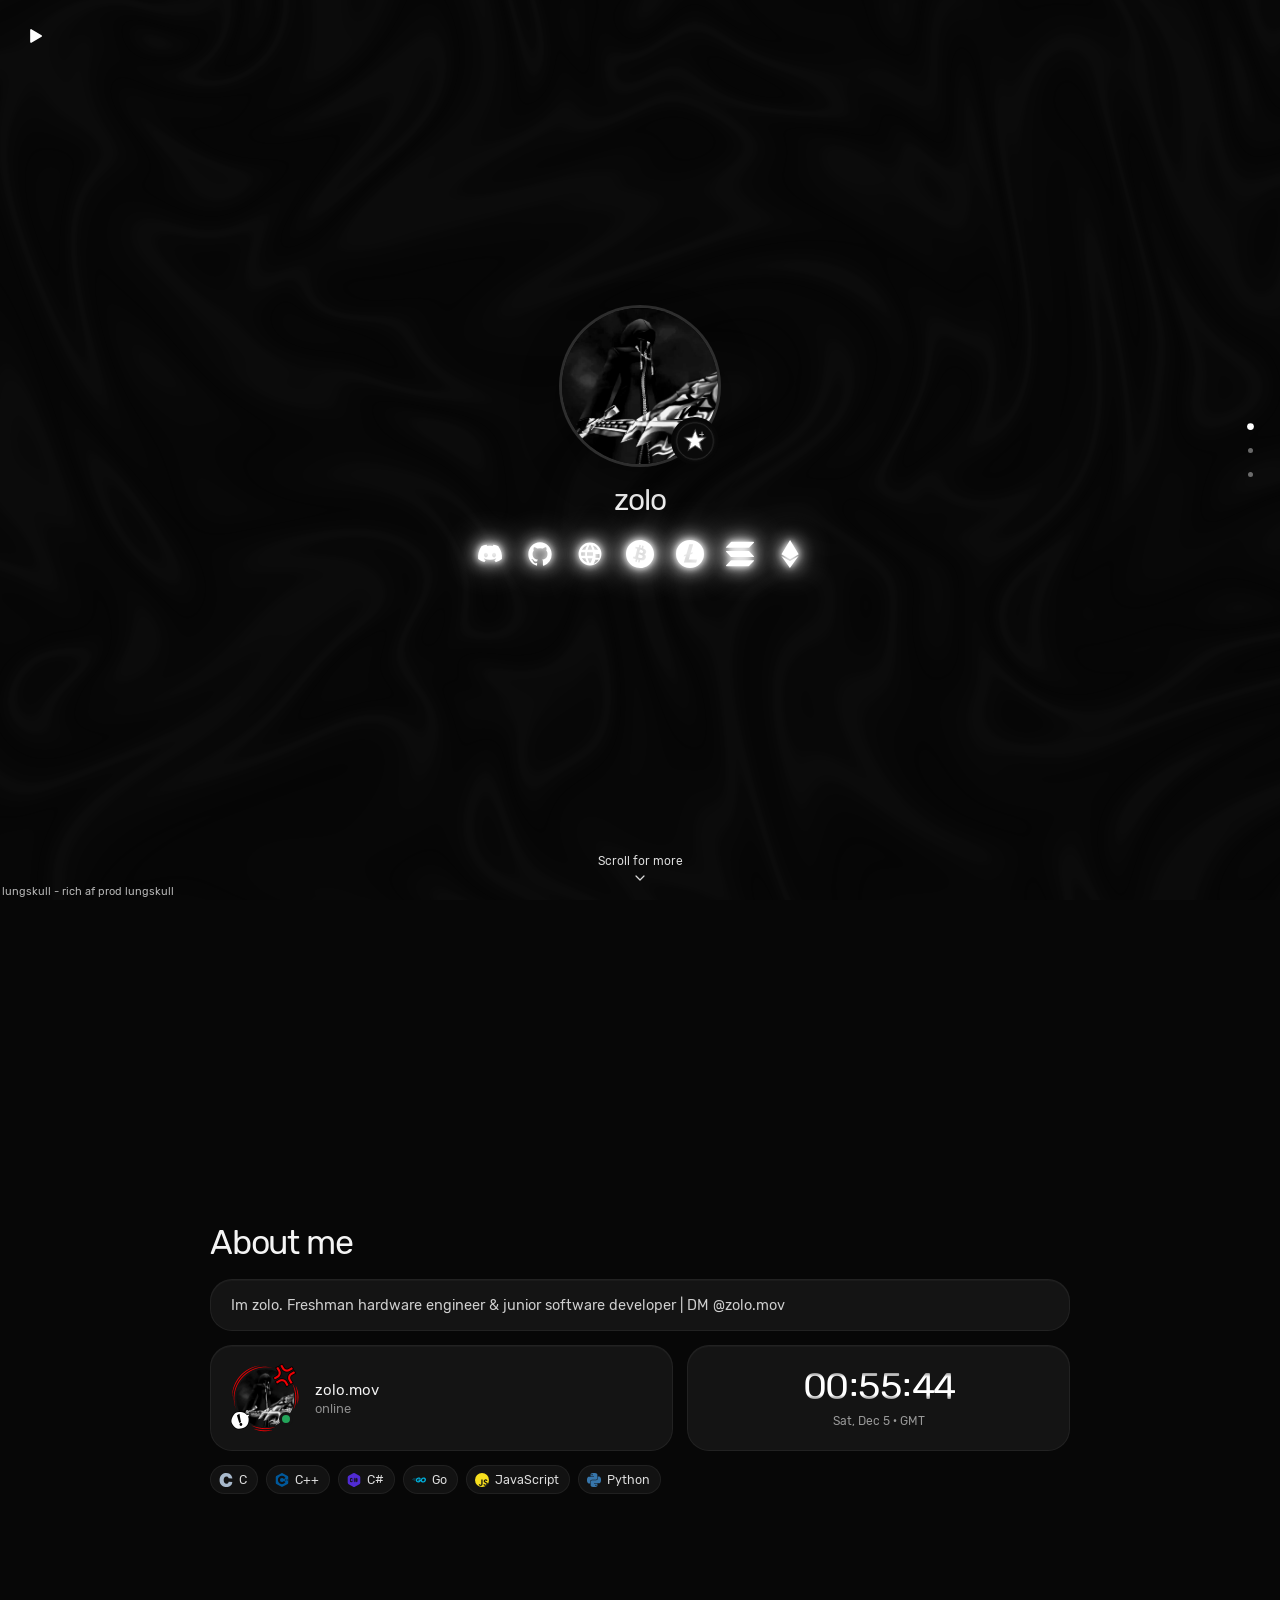
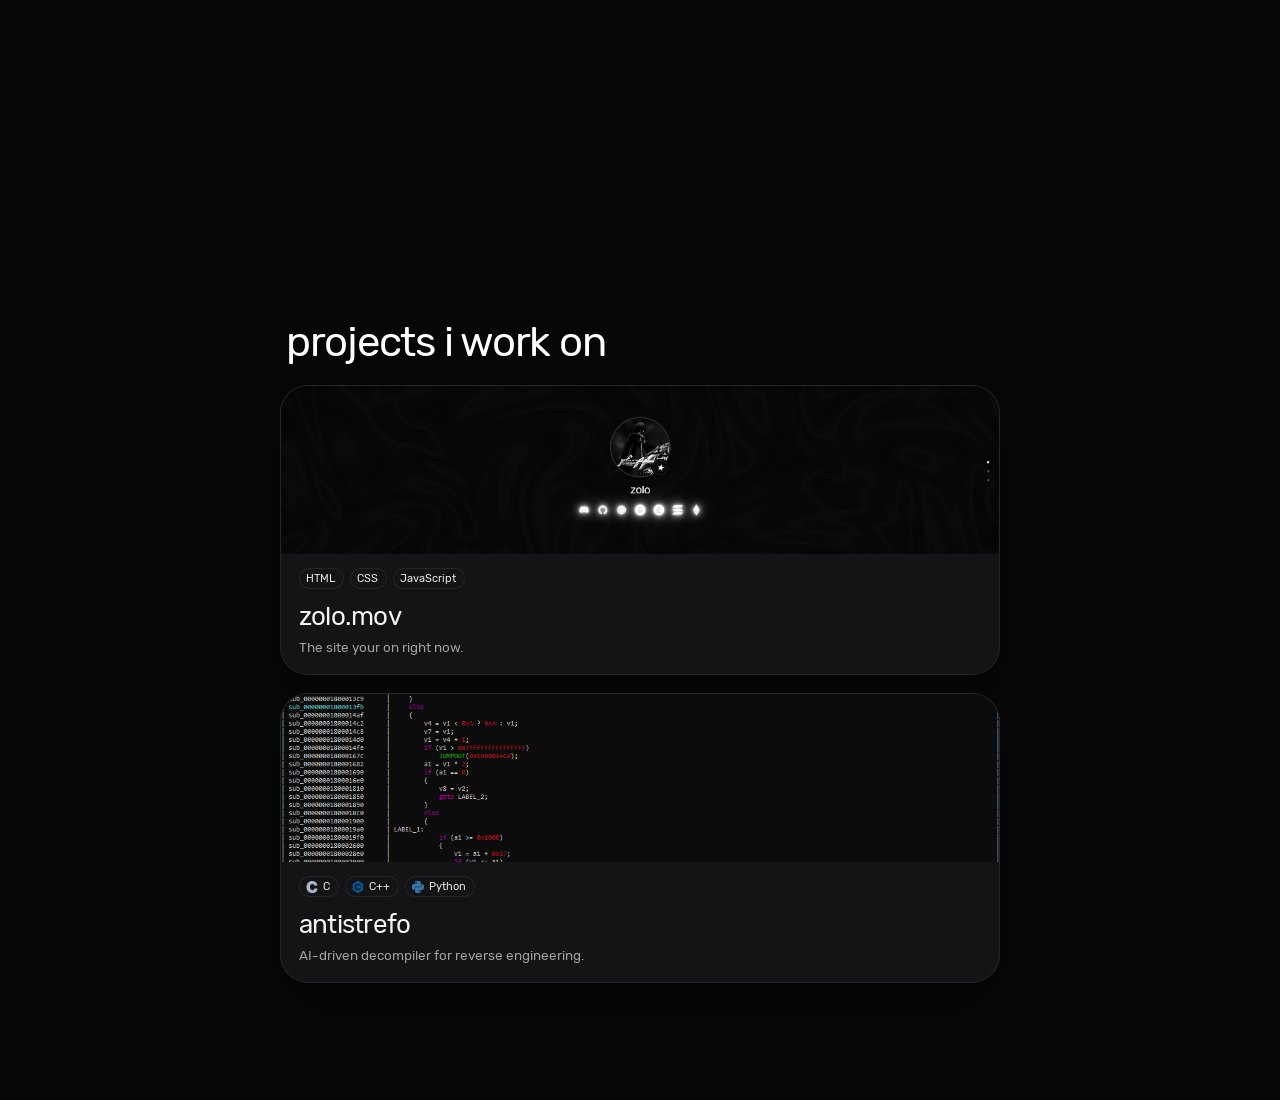
==== commit ba1a64b1: "Remove the blue ring behind the Discord avatar." ====
--- a/index.html
+++ b/index.html
@@ -5,7 +5,7 @@
   <meta name="viewport" content="width=device-width, initial-scale=1.0">
   <title>zolo</title>
   <link rel="icon" href="assets/imgs/pfp.jpg">
-  <link rel="stylesheet" href="css/styles.css?v=31">
+  <link rel="stylesheet" href="css/styles.css?v=33">
 </head>
 <body>
   <audio id="player" autoplay preload="auto"></audio>
--- a/css/styles.css
+++ b/css/styles.css
@@ -382,7 +382,7 @@
   transform: translate(-50%, -50%);
   border-radius: 50%;
   object-fit: cover;
-  background: #5865f2;
+  background: transparent;
 }
 
 .discord-outline {
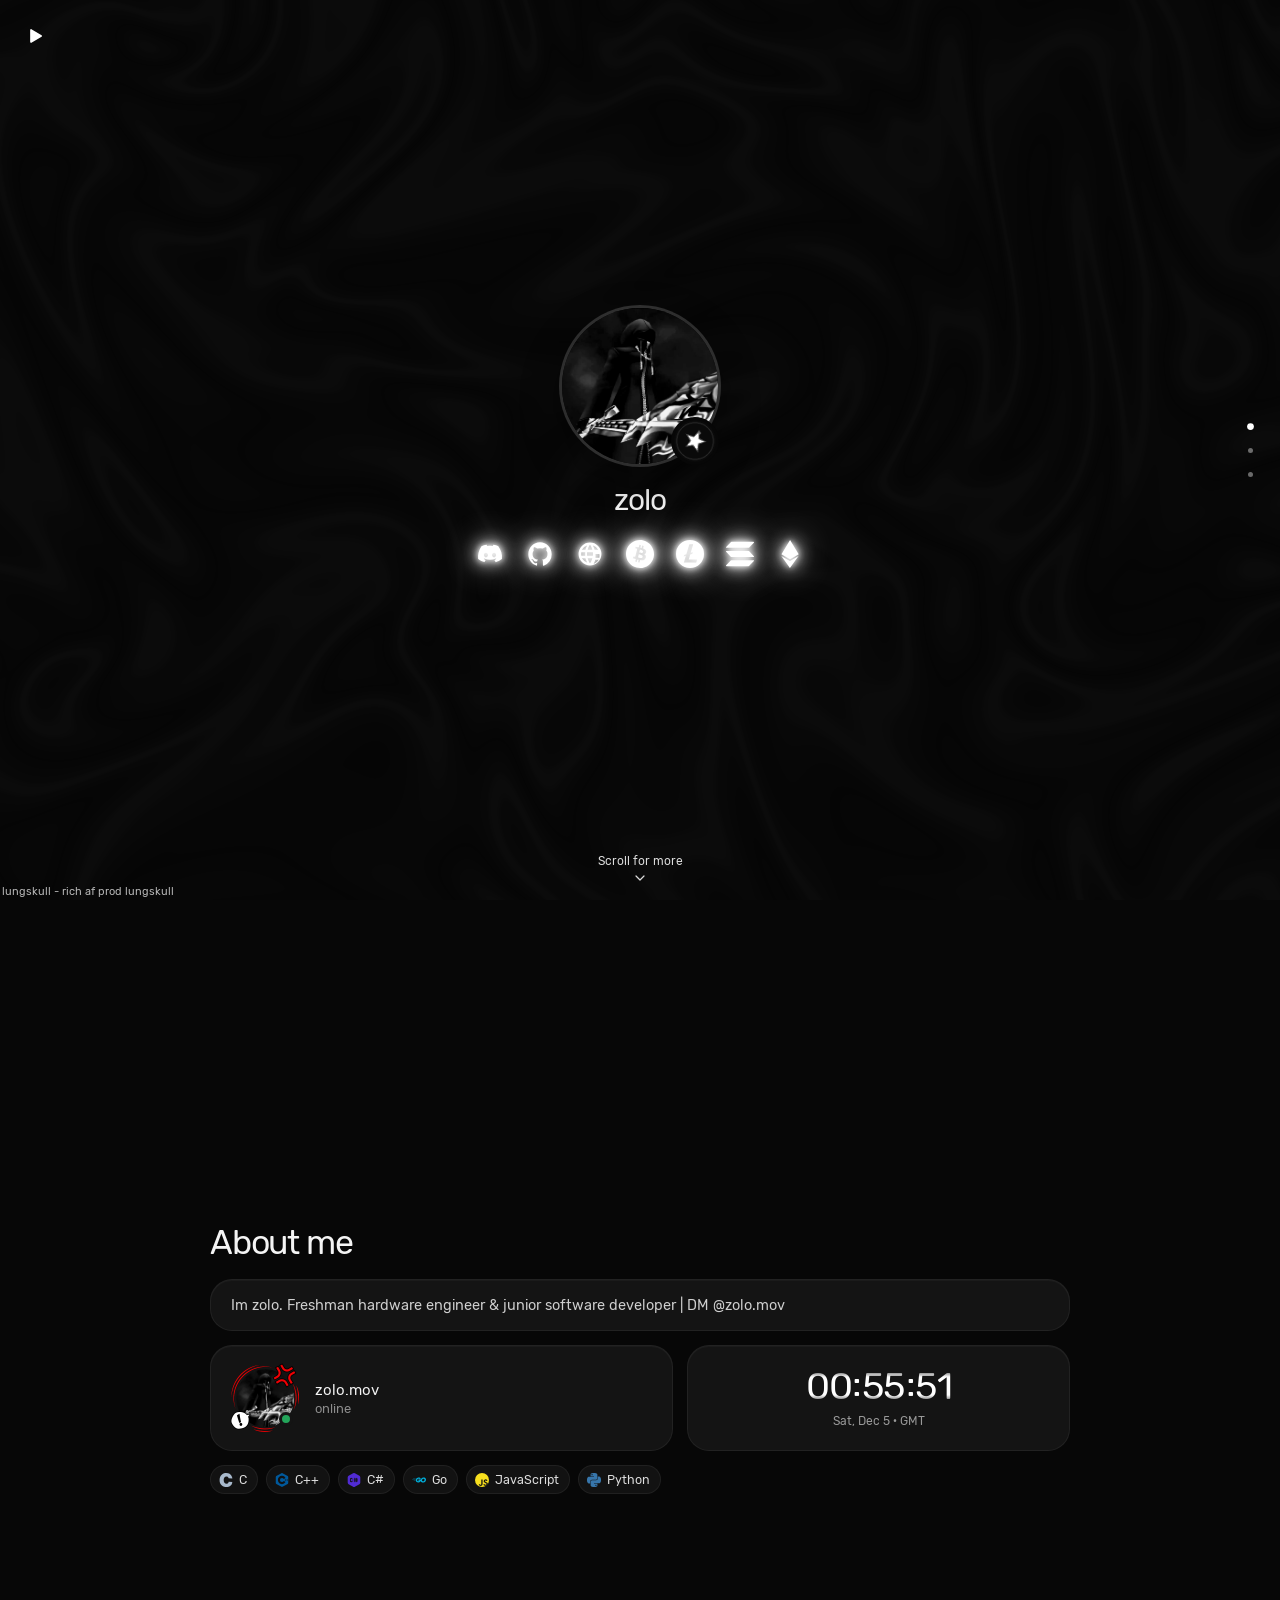
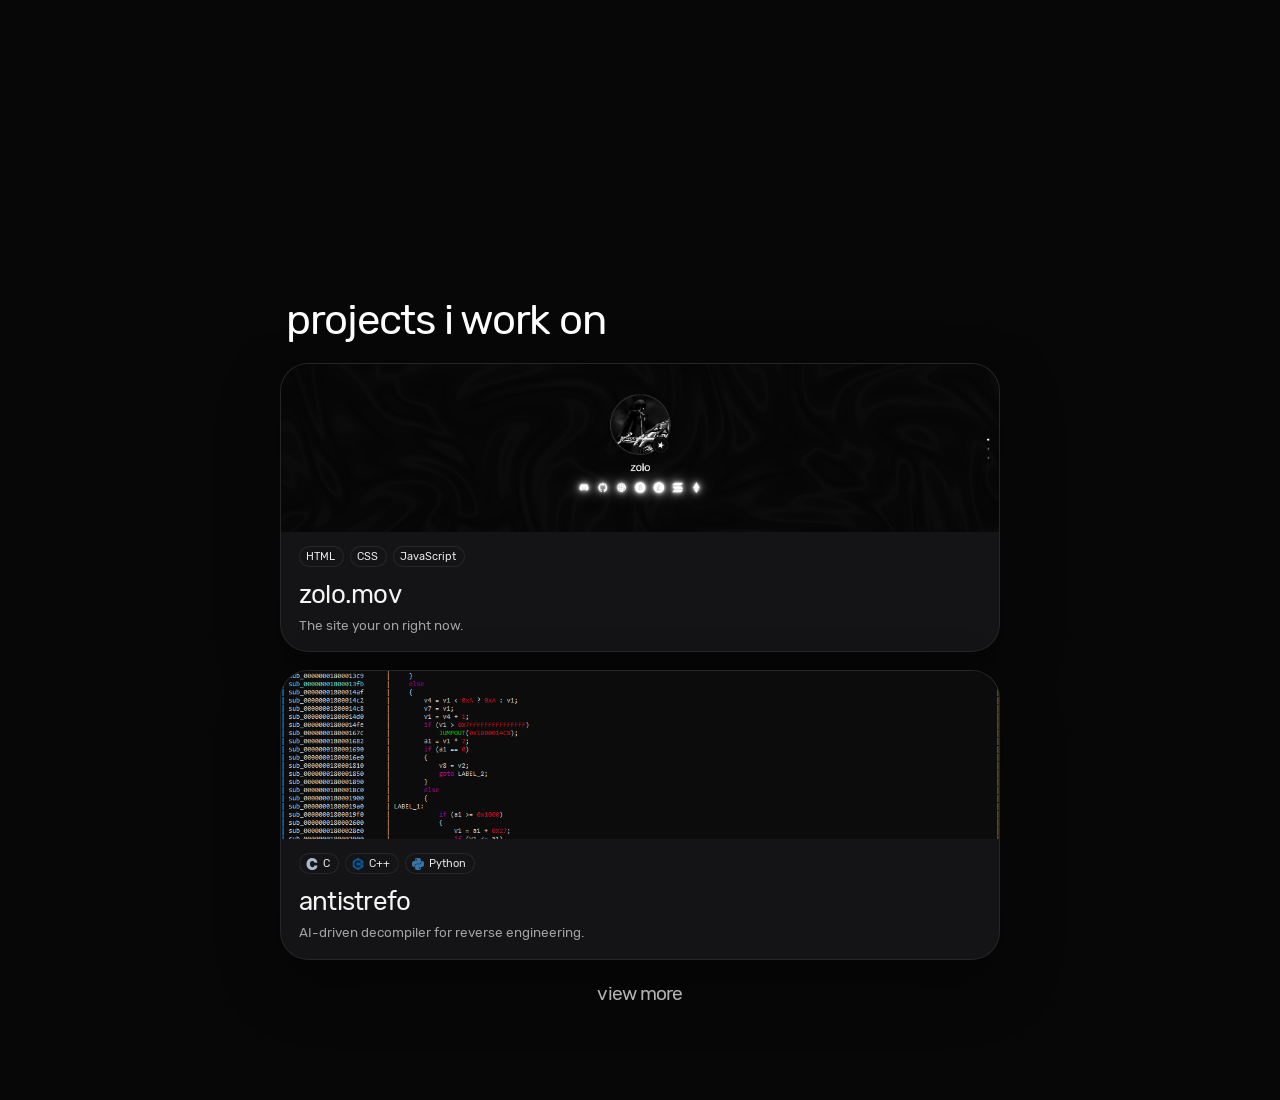
==== commit a2f1a91f: "Add projects blog and offsets pages for zolo.mov. Co-authored-by: Cursor <cursoragent@cursor.com>" ====
--- a/index.html
+++ b/index.html
@@ -5,7 +5,7 @@
   <meta name="viewport" content="width=device-width, initial-scale=1.0">
   <title>zolo</title>
   <link rel="icon" href="assets/imgs/pfp.jpg">
-  <link rel="stylesheet" href="css/styles.css?v=33">
+  <link rel="stylesheet" href="css/styles.css?v=44">
 </head>
 <body>
   <audio id="player" autoplay preload="auto"></audio>
@@ -199,6 +199,9 @@
             </div>
           </div>
         </article>
+        <a class="project-more" href="/projects">
+          <span class="project-more-text">view more</span>
+        </a>
       </div>
     </section>
   </main>
--- a/css/styles.css
+++ b/css/styles.css
@@ -544,6 +544,29 @@
 
 .project + .project { margin-top: 18px; }
 
+.project-more {
+  display: flex;
+  align-items: center;
+  justify-content: center;
+  margin-top: 22px;
+  padding: 2px 0;
+  background: none;
+  border: 0;
+  box-shadow: none;
+  color: #ffffffb2;
+  text-decoration: none;
+}
+
+.project-more-text {
+  display: inline-block;
+  color: #ffffffb2;
+  font-size: clamp(1.2rem, 1.2vw, 1.15rem);
+  font-weight: 800;
+  letter-spacing: -0.045em;
+  line-height: 1;
+  background: none;
+}
+
 .project-toggle {
   display: block;
   width: 100%;
@@ -648,7 +671,8 @@
 .project-links a:hover { background: rgba(255, 255, 255, 0.16); }
 
 .project-toggle:focus-visible,
-.project-links a:focus-visible {
+.project-links a:focus-visible,
+.project-more:focus-visible {
   outline: 2px solid rgba(255, 255, 255, 0.7);
   outline-offset: 3px;
 }
@@ -667,6 +691,224 @@
   .scroll-hint span { font-size: 11px; }
 }
 
+html.projects-page {
+  scroll-snap-type: none;
+  scrollbar-width: thin;
+}
+
+html.projects-page::-webkit-scrollbar {
+  width: 8px;
+  height: 8px;
+}
+
+html.projects-page::-webkit-scrollbar-thumb {
+  background: rgba(255, 255, 255, 0.18);
+  border-radius: 999px;
+}
+
+.blog.is-hidden,
+.post.is-hidden {
+  display: none;
+}
+
+.blog {
+  position: relative;
+  z-index: 1;
+  min-height: 100vh;
+  min-height: 100svh;
+  padding: 48px 24px 80px;
+}
+
+.blog-inner {
+  width: min(960px, 100%);
+  margin: 0 auto;
+}
+
+.blog-top {
+  display: flex;
+  align-items: center;
+  gap: 10px;
+  margin-bottom: 36px;
+}
+
+.blog-back {
+  display: inline-flex;
+  flex: none;
+  align-items: center;
+  justify-content: center;
+  width: 36px;
+  height: 36px;
+  color: var(--muted);
+  text-decoration: none;
+}
+
+.blog-back svg {
+  width: 22px;
+  height: 22px;
+}
+
+.blog-back:hover { color: #fff; }
+
+.blog-heading {
+  margin: 0;
+  font-size: 42px;
+  font-weight: 700;
+  letter-spacing: -0.03em;
+  color: #fff;
+}
+
+.blog-post {
+  display: grid;
+  grid-template-columns: minmax(0, 1.05fr) minmax(0, 1.2fr);
+  gap: 28px;
+  align-items: start;
+  padding: 28px 0;
+  border-top: 1px solid rgba(255, 255, 255, 0.08);
+  scroll-margin-top: 24px;
+}
+
+.blog-post:last-child {
+  border-bottom: 1px solid rgba(255, 255, 255, 0.08);
+}
+
+.blog-post-photo {
+  display: block;
+  width: 100%;
+  aspect-ratio: 16 / 10;
+  object-fit: cover;
+  object-position: center;
+  border-radius: 22px;
+  border: 1px solid rgba(255, 255, 255, 0.08);
+  background: #141416;
+}
+
+.blog-post-title {
+  margin: 0 0 14px;
+  font-size: 28px;
+  font-weight: 700;
+  letter-spacing: -0.03em;
+}
+
+.blog-post-title a {
+  color: inherit;
+  text-decoration: none;
+}
+
+.blog-post-title a:hover { color: #fff; }
+
+.blog-post-copy {
+  color: #c8c8c8;
+  font-size: 15px;
+  line-height: 1.55;
+}
+
+.blog-post-copy p { margin: 0 0 12px; }
+
+.blog-post-copy ul {
+  margin: 0 0 12px;
+  padding-left: 1.2em;
+}
+
+.blog-post-copy li { margin: 0 0 6px; }
+
+.blog-post-links {
+  margin: 18px 0 0;
+}
+
+.post {
+  position: relative;
+  z-index: 1;
+  min-height: 100vh;
+  min-height: 100svh;
+  display: grid;
+  place-items: center;
+  padding: 48px 24px;
+}
+
+.post-inner {
+  width: min(1080px, 100%);
+  display: grid;
+  grid-template-columns: minmax(0, 1.05fr) minmax(0, 1.15fr);
+  gap: 36px;
+  align-items: start;
+}
+
+.post-media {
+  display: grid;
+  gap: 12px;
+}
+
+.post-photo {
+  display: block;
+  width: 100%;
+  aspect-ratio: 16 / 10;
+  object-fit: cover;
+  object-position: center;
+  border-radius: 22px;
+  border: 1px solid rgba(255, 255, 255, 0.08);
+  background: #141416;
+}
+
+.post-bar {
+  margin: 0;
+  min-height: 42px;
+  align-items: center;
+}
+
+.post-heading-row {
+  display: flex;
+  align-items: center;
+  gap: 10px;
+  margin-bottom: 16px;
+}
+
+.post-title {
+  margin: 0;
+  font-size: clamp(2rem, 4vw, 3rem);
+  font-weight: 700;
+  letter-spacing: -0.03em;
+  line-height: 1.05;
+}
+
+.post-copy {
+  color: #c8c8c8;
+  font-size: 16px;
+  line-height: 1.6;
+}
+
+.post-copy p { margin: 0 0 14px; }
+
+.post-copy ul {
+  margin: 0 0 14px;
+  padding-left: 1.2em;
+}
+
+.post-copy li { margin: 0 0 6px; }
+
+.blog-back:focus-visible,
+.blog-post-title a:focus-visible,
+.blog-post-links a:focus-visible,
+.post-bar a:focus-visible {
+  outline: 2px solid rgba(255, 255, 255, 0.7);
+  outline-offset: 3px;
+}
+
+@media (max-width: 760px) {
+  .blog { padding: 32px 18px 64px; }
+  .blog-heading { font-size: 34px; }
+  .blog-post {
+    grid-template-columns: 1fr;
+    gap: 18px;
+  }
+  .blog-post-title { font-size: 24px; }
+  .post { padding: 32px 18px 64px; place-items: start; }
+  .post-inner {
+    grid-template-columns: 1fr;
+    gap: 22px;
+  }
+  .post-title { font-size: 28px; }
+}
+
 @media (prefers-reduced-motion: reduce) {
   html { scroll-behavior: auto; }
   .scroll-hint svg { animation: none; }
